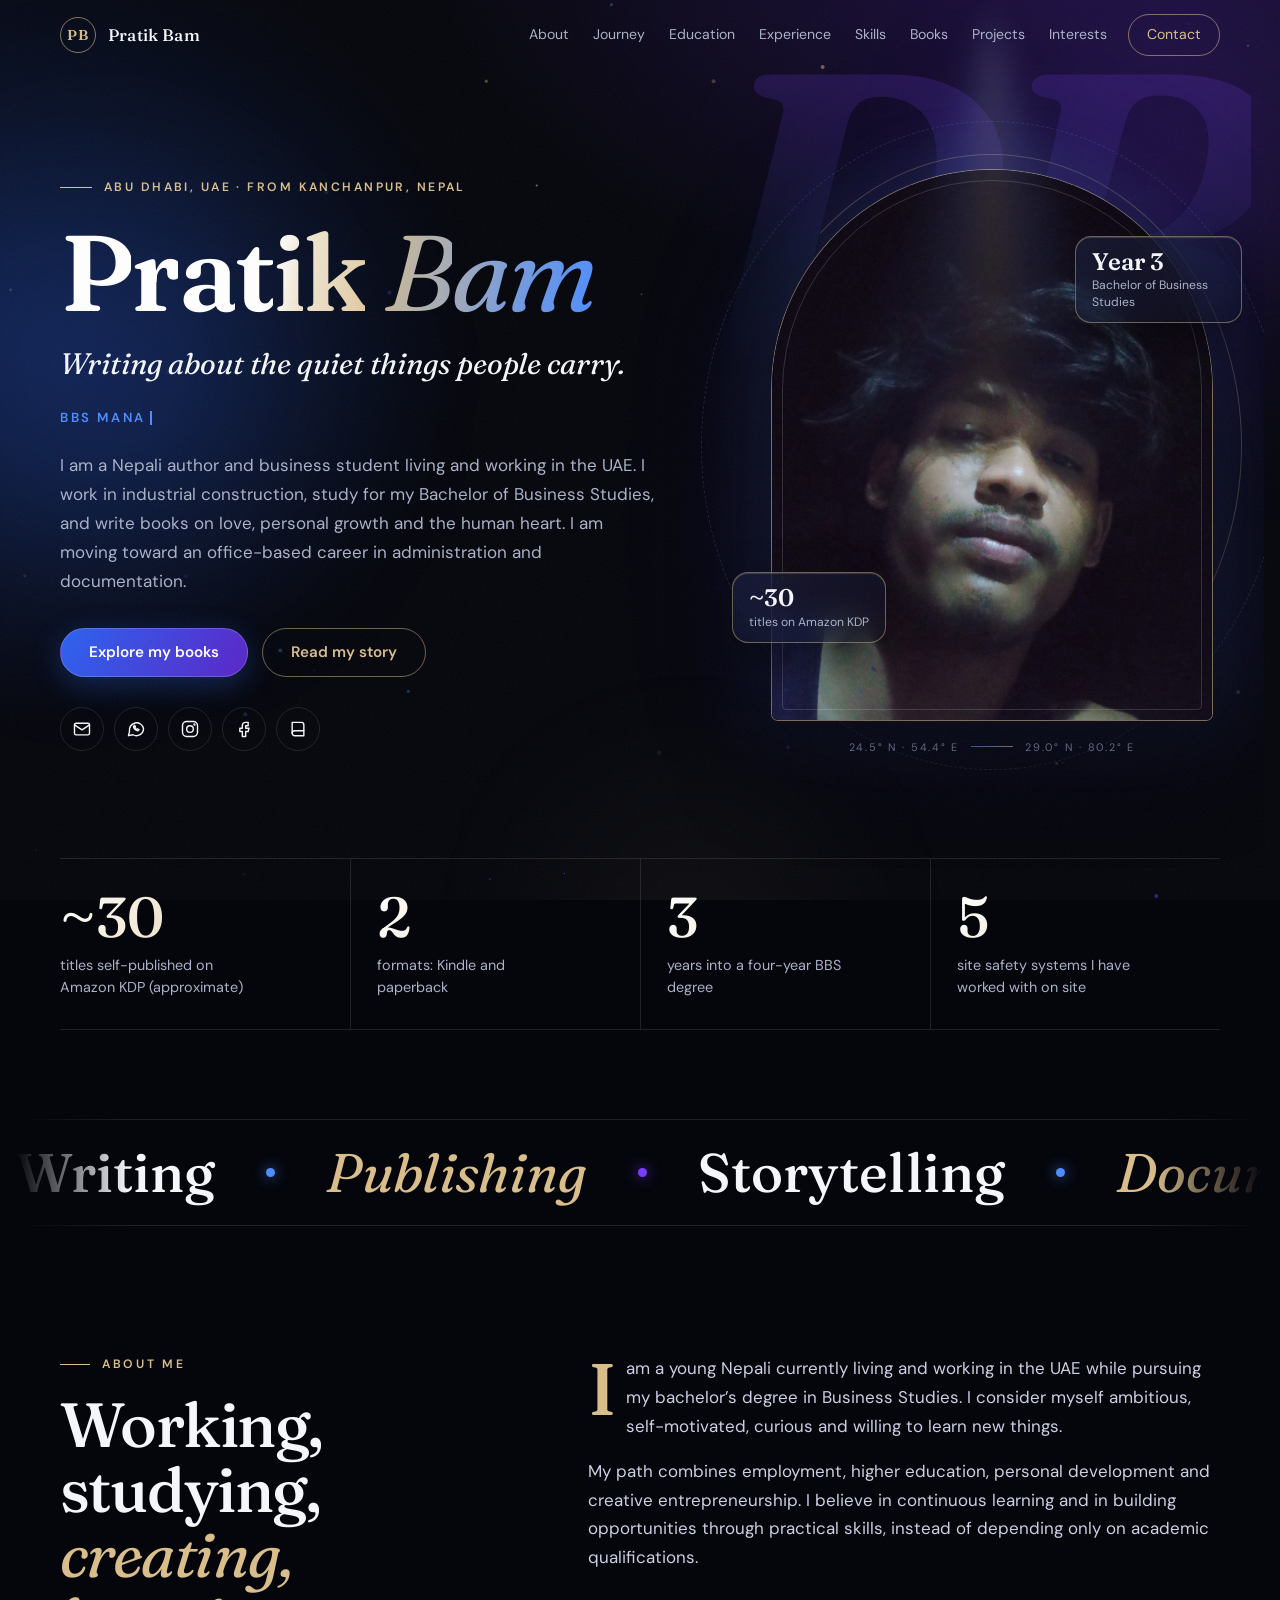
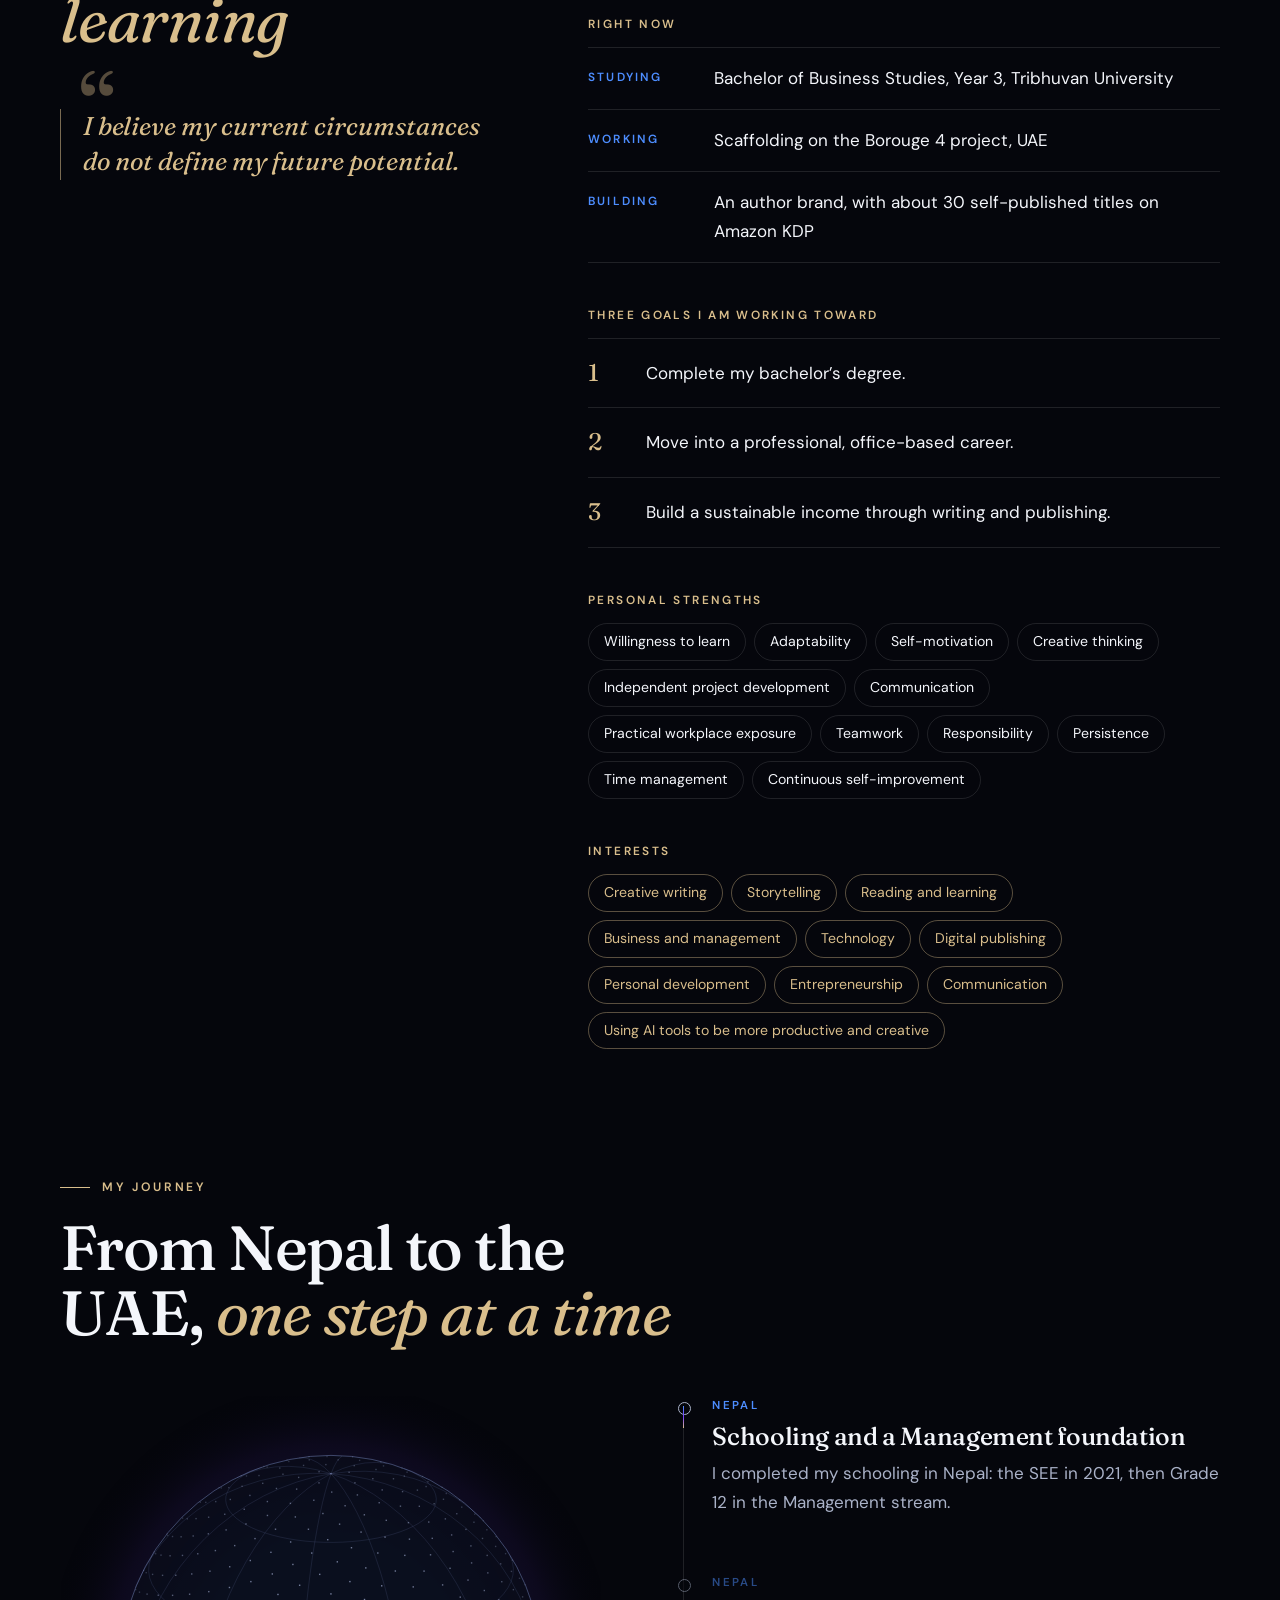
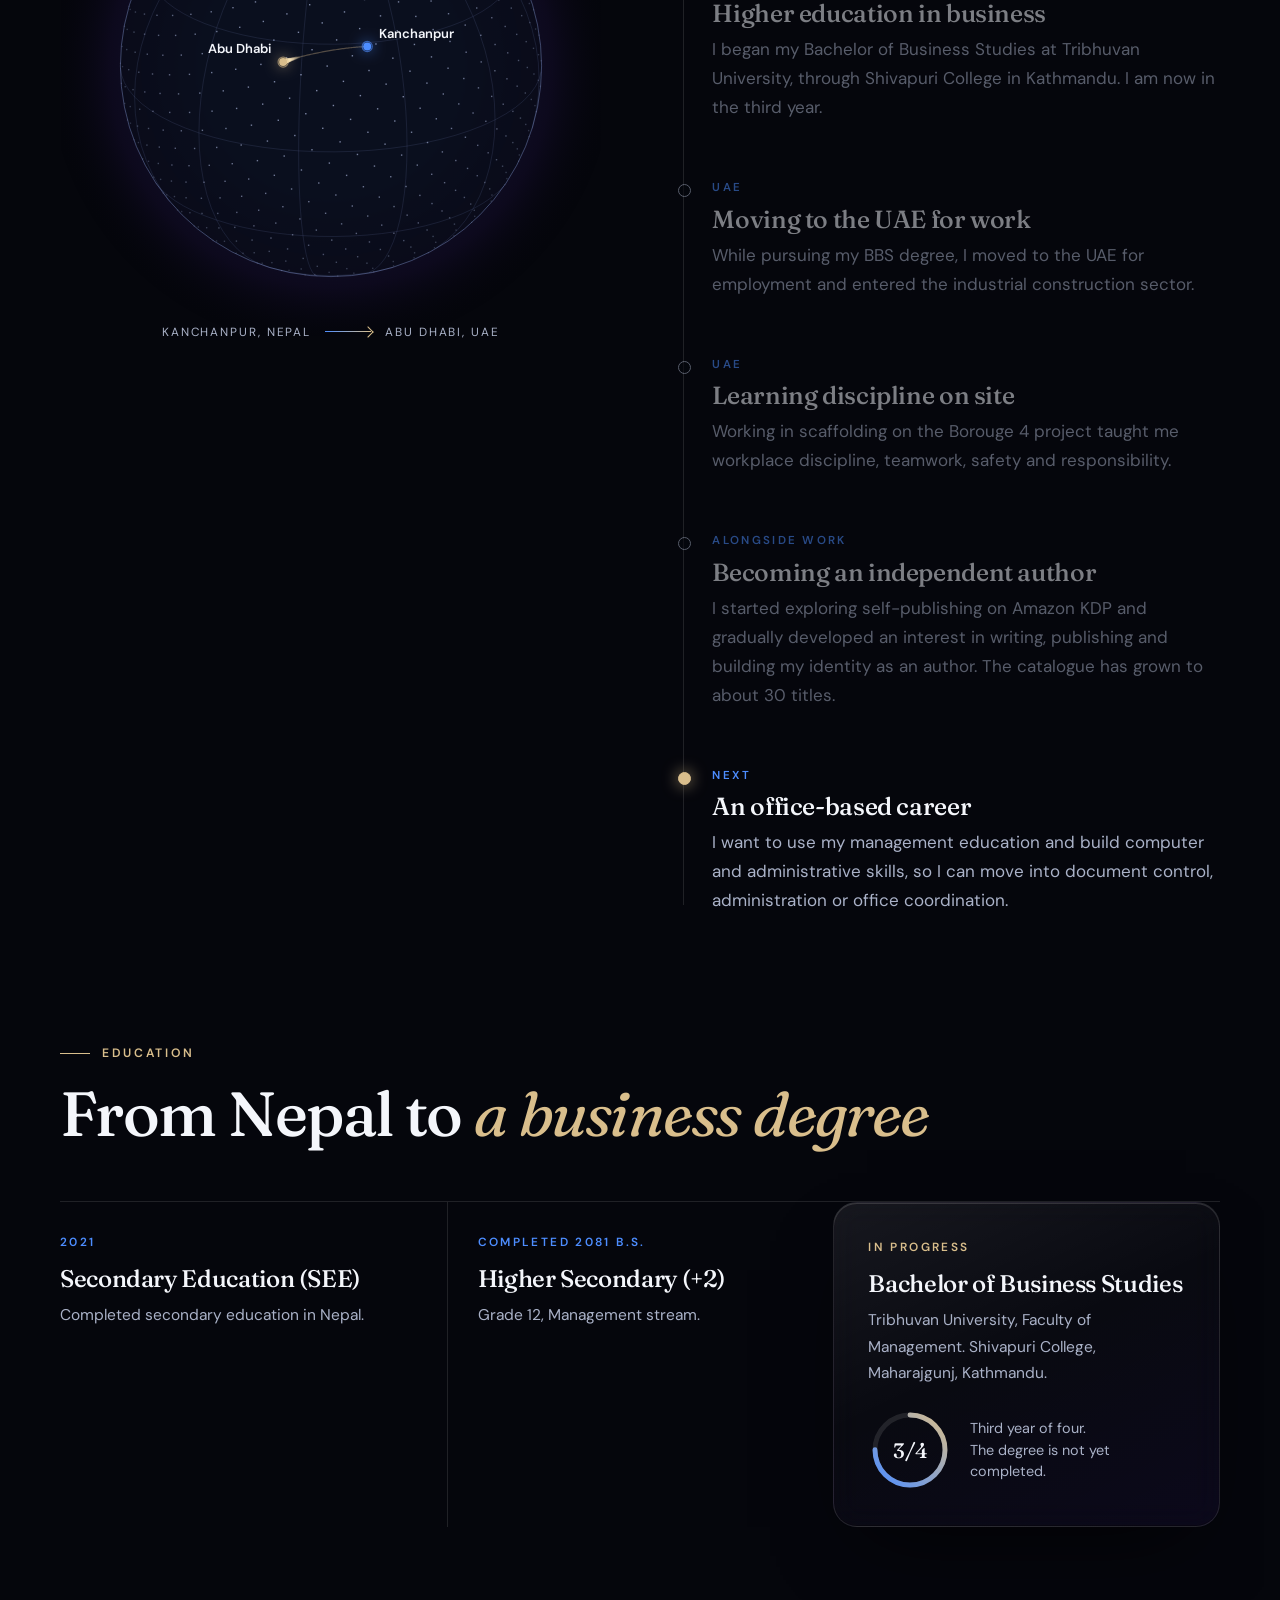
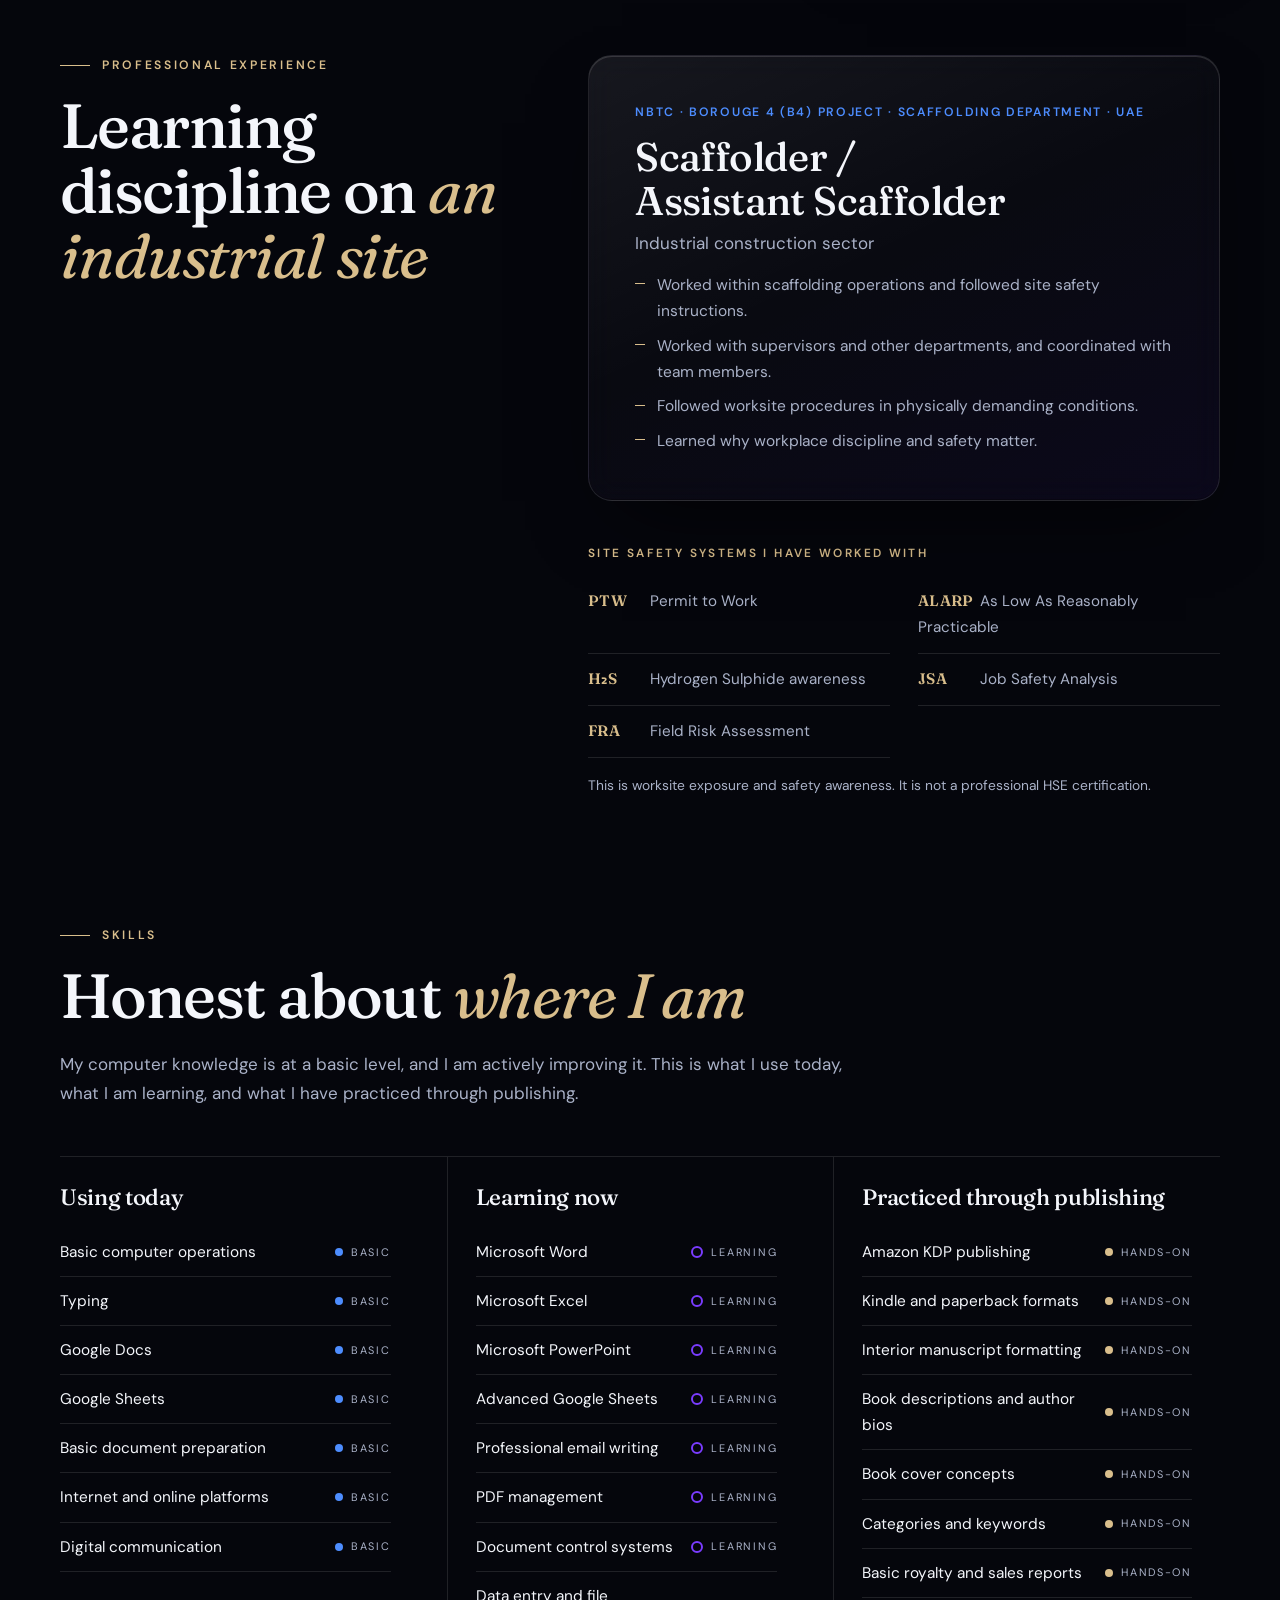
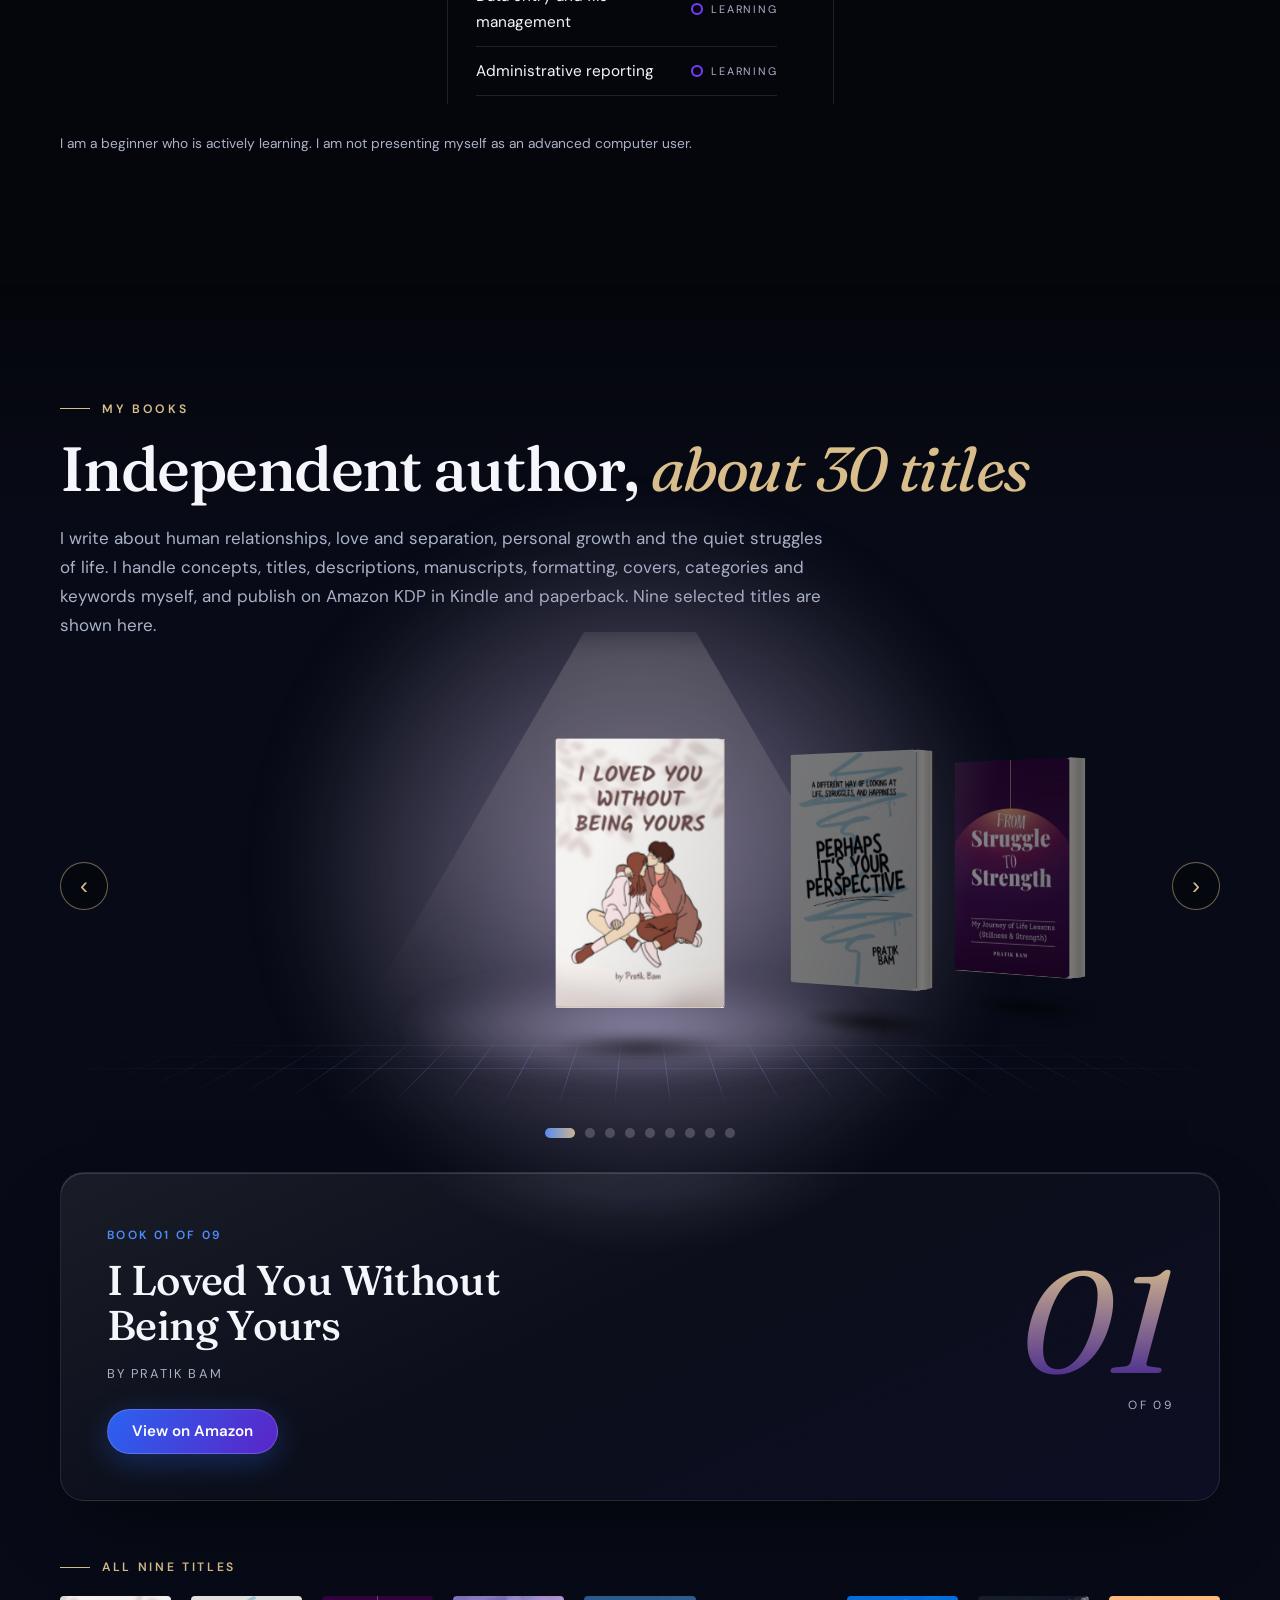
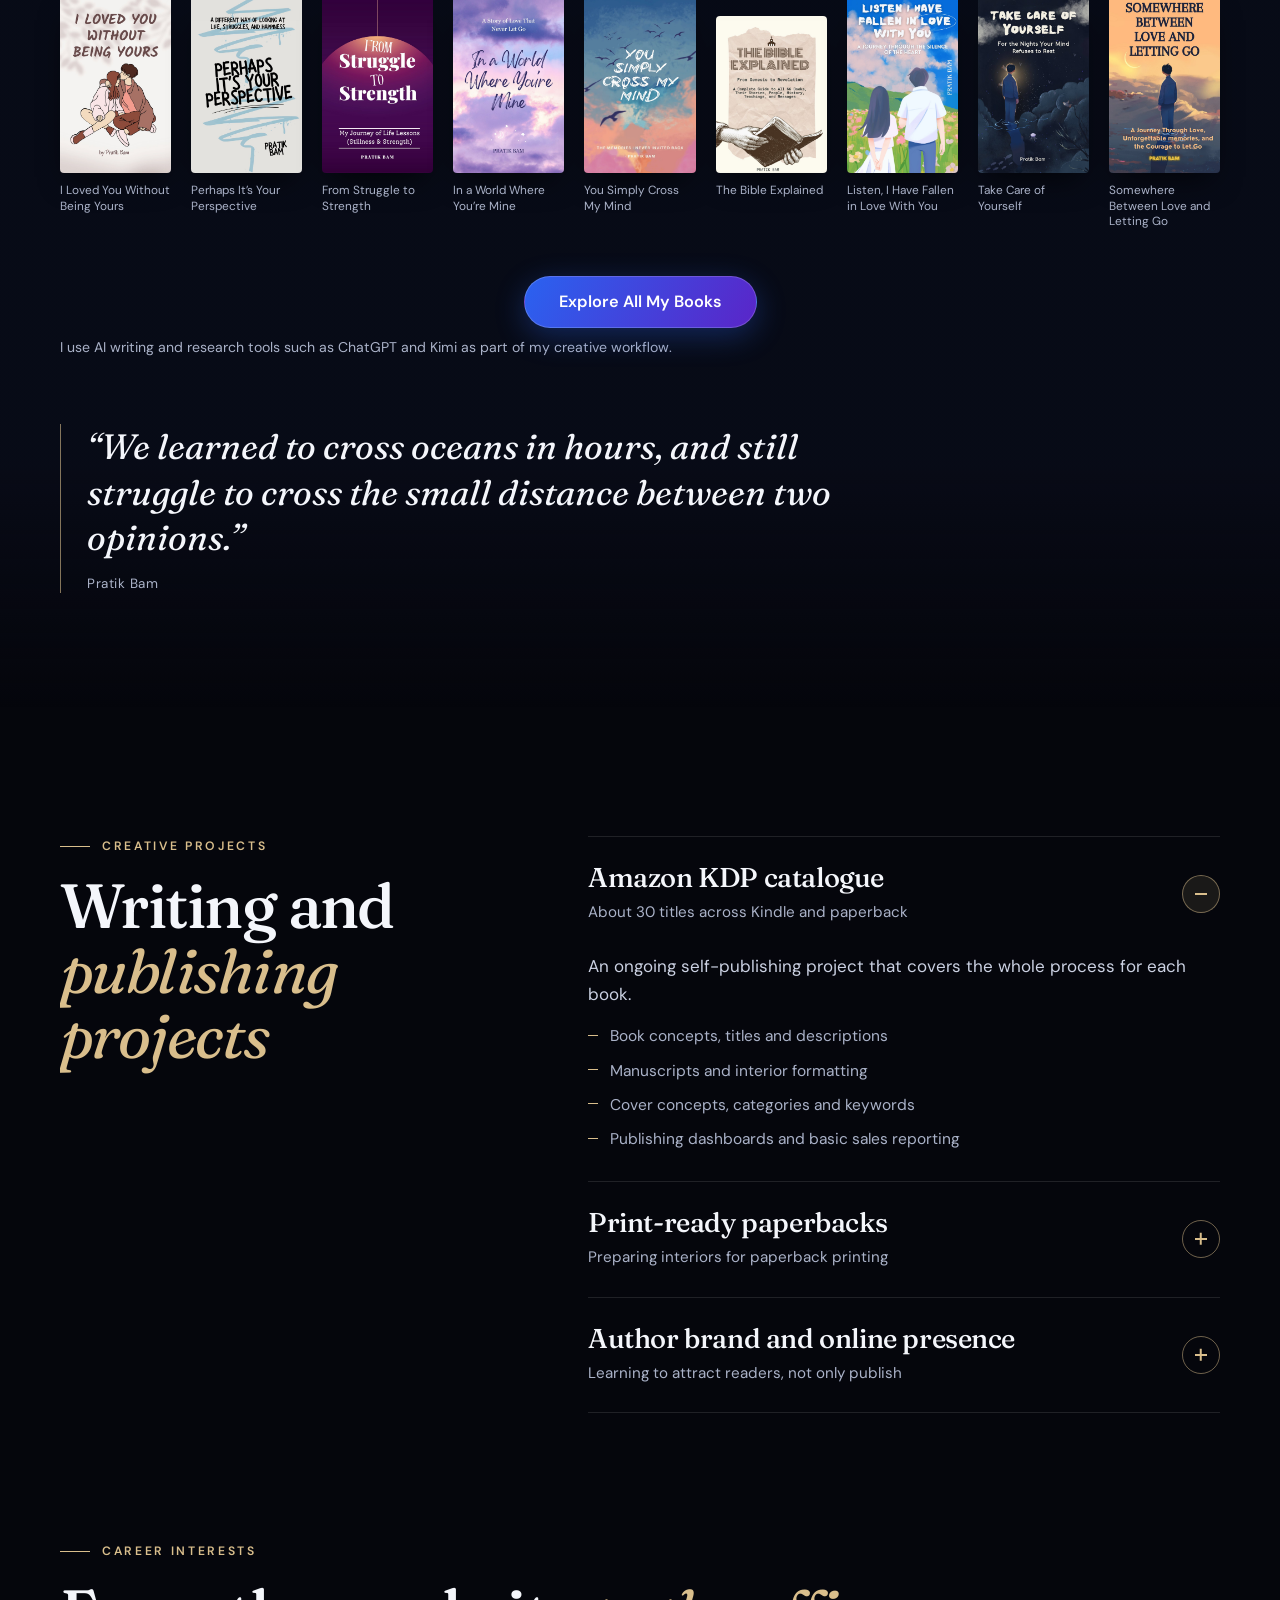
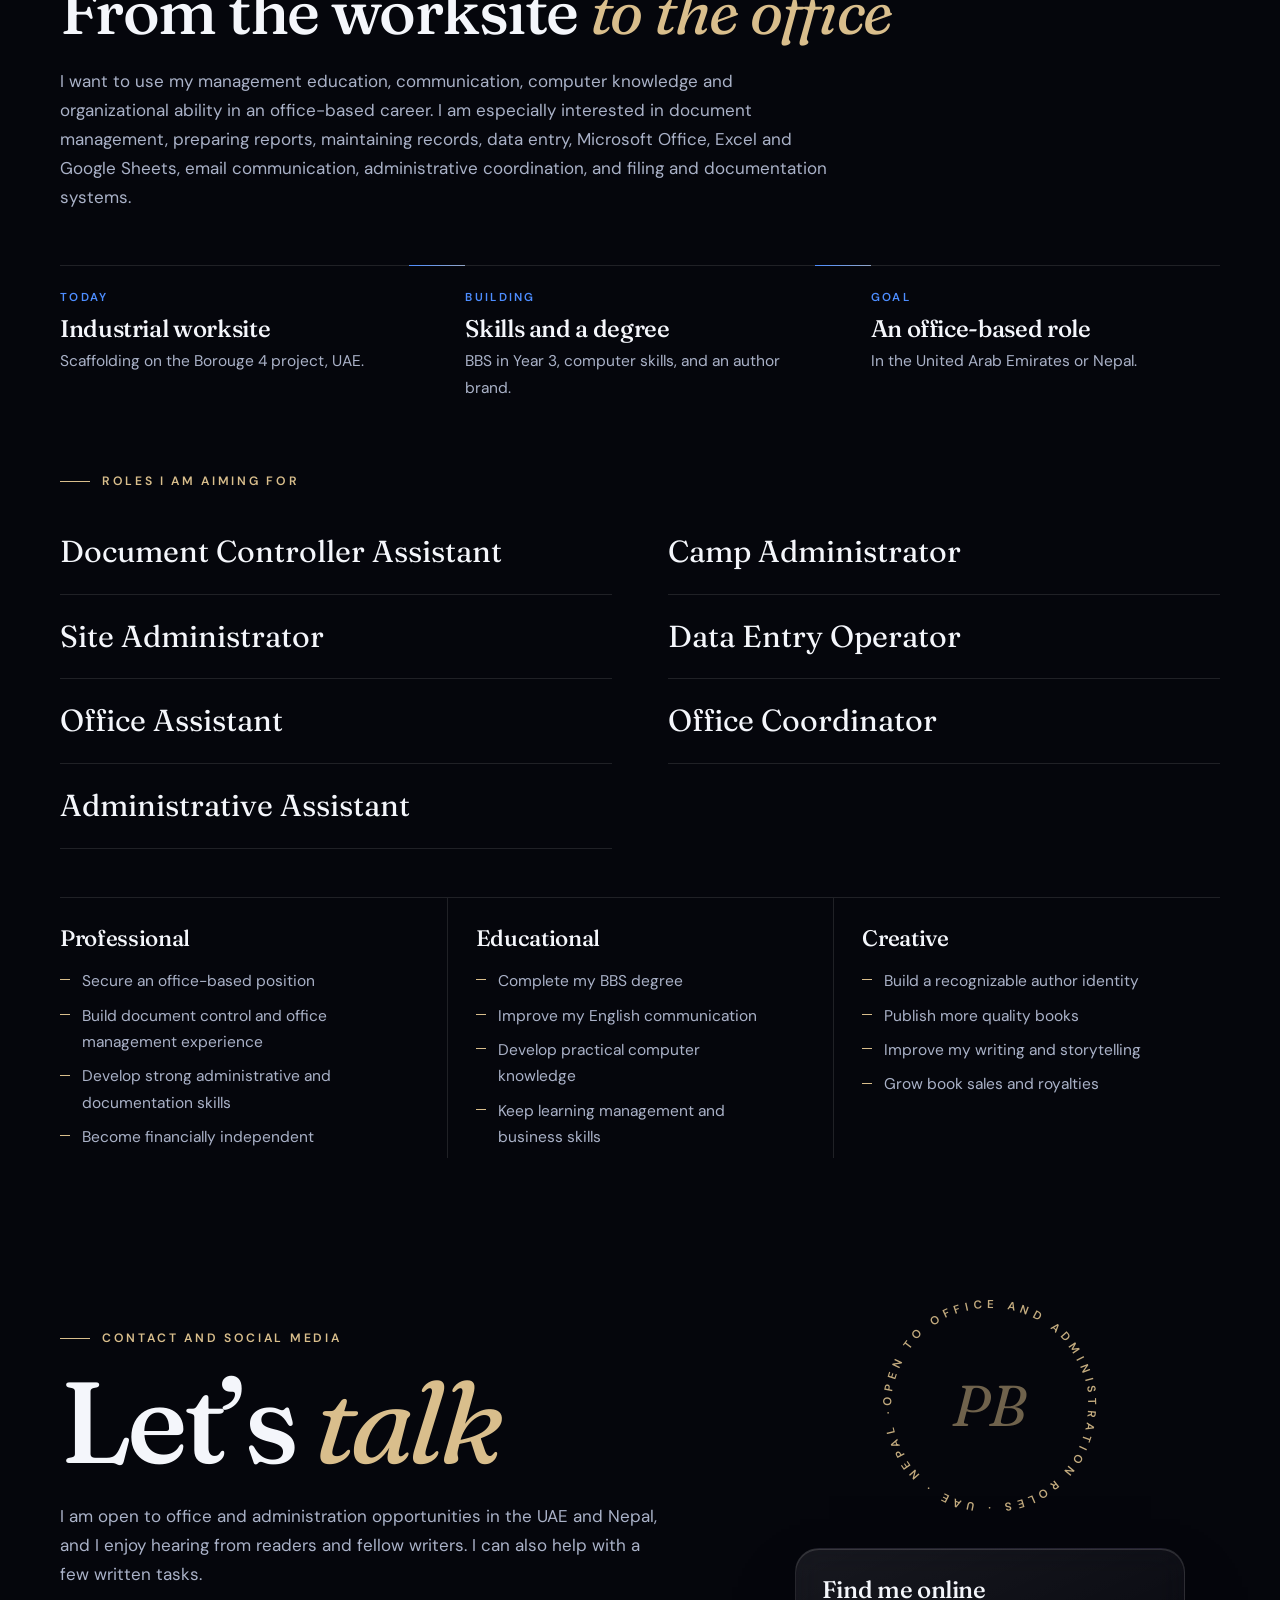
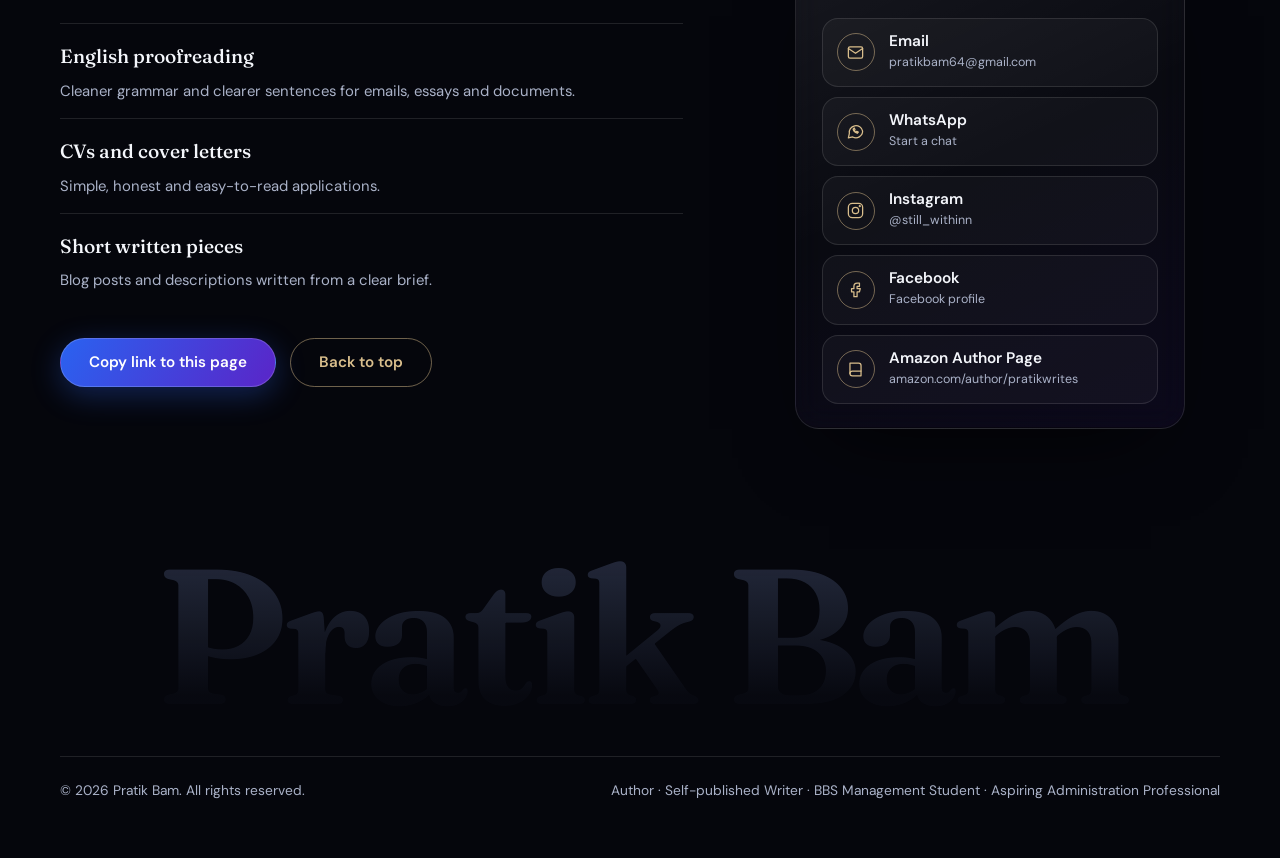
==== index.html @ 1ec17b13 "Add portfolio website Add the complete static portfolio site at the repository root: index.html, 404" ====
<!doctype html>
<html lang="en">
<head>
<meta charset="utf-8">
<meta name="viewport" content="width=device-width, initial-scale=1, viewport-fit=cover">
<title>Pratik Bam | Author, Creative Writer and Management Student</title>
<meta name="description" content="Pratik Bam is a Nepali author, creative writer and management student working in the UAE. Independent author of about 30 self-published books on Amazon KDP, and an aspiring document controller and office administrator.">
<meta name="author" content="Pratik Bam">
<meta name="theme-color" content="#05060C">
<meta name="color-scheme" content="dark">
<link rel="canonical" href="https://YOUR-SITE-URL/">
<link rel="icon" href="images/favicon.svg" type="image/svg+xml">
<link rel="apple-touch-icon" href="images/apple-touch-icon.png">

<!-- Social sharing (Facebook, WhatsApp, LinkedIn) -->
<meta property="og:type" content="website">
<meta property="og:site_name" content="Pratik Bam">
<meta property="og:title" content="Pratik Bam | Author, Creative Writer and Management Student">
<meta property="og:description" content="Working, studying, creating and learning. Independent author with about 30 self-published books on Amazon KDP.">
<meta property="og:url" content="https://YOUR-SITE-URL/">
<meta property="og:image" content="https://YOUR-SITE-URL/images/og-image.jpg">
<meta property="og:image:width" content="1200">
<meta property="og:image:height" content="630">
<meta property="og:image:alt" content="Pratik Bam, Author, Self-published Writer, BBS Management Student, Aspiring Administration Professional">
<meta property="og:locale" content="en_US">
<meta name="twitter:card" content="summary_large_image">
<meta name="twitter:title" content="Pratik Bam | Author, Creative Writer and Management Student">
<meta name="twitter:description" content="Working, studying, creating and learning. Independent author with about 30 self-published books on Amazon KDP.">
<meta name="twitter:image" content="https://YOUR-SITE-URL/images/og-image.jpg">
<meta name="twitter:image:alt" content="Pratik Bam, Author, Self-published Writer, BBS Management Student, Aspiring Administration Professional">

<!-- Structured data for search engines. Add your social profile links to "sameAs" once you have them. -->
<script type="application/ld+json">
{
  "@context": "https://schema.org",
  "@type": "Person",
  "name": "Pratik Bam",
  "alternateName": "Pratik Bahadur Bam",
  "url": "https://YOUR-SITE-URL/",
  "image": "https://YOUR-SITE-URL/images/og-image.jpg",
  "jobTitle": "Independent Author and Management Student",
  "description": "Nepali author and management student working in the UAE, with about 30 self-published books on Amazon KDP.",
  "nationality": "Nepali",
  "homeLocation": { "@type": "Place", "name": "Kanchanpur, Nepal" },
  "workLocation": { "@type": "Place", "name": "United Arab Emirates" },
  "alumniOf": { "@type": "CollegeOrUniversity", "name": "Tribhuvan University" },
  "knowsAbout": ["Writing", "Self-publishing", "Business management", "Administration", "Documentation"],
  "sameAs": ["https://www.instagram.com/still_withinn","https://www.facebook.com/pra.tik.609781","https://www.amazon.com/author/pratikwrites"]
}
</script>

<link rel="preload" href="fonts/fraunces-latin-wght-normal.woff2" as="font" type="font/woff2" crossorigin>
<link rel="preload" href="fonts/dm-sans-latin-wght-normal.woff2" as="font" type="font/woff2" crossorigin>
<link rel="stylesheet" href="css/style.css">
<script>
/* Turns on the scroll animations only when the visitor allows motion. Runs before first paint. */
var RM = window.matchMedia && window.matchMedia('(prefers-reduced-motion: reduce)').matches;
if(!RM) document.documentElement.classList.add('anim');
/* Safety net: never leave the intro screen up if something fails. */
setTimeout(function(){document.documentElement.classList.add('go');var i=document.getElementById('intro');if(i)i.style.display='none'},6000);
</script>
</head>
<body>
<a class="skip" href="#main">Skip to content</a>

<div id="intro" aria-hidden="true">
  <div class="p p1"></div><div class="p p2"></div>
  <div class="core"><div class="mono">PB</div><div class="pct"><span id="pct">0</span>%</div><div class="ln"><i id="introBar"></i></div></div>
</div>

<div class="bg" aria-hidden="true"><div class="blob b1"></div><div class="blob b2"></div><div class="blob b3"></div></div>
<canvas id="fx" aria-hidden="true"></canvas>
<div class="grain" aria-hidden="true"></div>
<div id="glow" aria-hidden="true"></div>
<div id="bar" aria-hidden="true"></div>

<header id="hdr">
  <div class="hbar">
    <a class="logo" href="#home" aria-label="Pratik Bam, back to top"><span class="lm">PB</span><span class="ln2">Pratik Bam</span></a>
    <button id="menuBtn" type="button" aria-expanded="false" aria-controls="nav">Menu</button>
    <nav id="nav" aria-label="Primary">
      <a href="#about">About</a><a href="#journey">Journey</a><a href="#education">Education</a><a href="#experience">Experience</a><a href="#skills">Skills</a><a href="#books">Books</a><a href="#projects">Projects</a><a href="#interests">Interests</a><a href="#contact" class="navcta">Contact</a>
    </nav>
  </div>
</header>

<main id="main">

<!-- ============ HOME ============ -->
<section class="hero" id="home">
  <div class="hghost" aria-hidden="true">PB</div>
  <div class="wrap hero-grid">
    <div class="hero-copy">
      <p class="loc">Abu Dhabi, UAE &middot; From Kanchanpur, Nepal</p>
      <h1 class="name" id="name" aria-label="Pratik Bam">Pratik Bam</h1>
      <p class="tagline">Writing about the quiet things people carry.</p>
      <p class="type" aria-hidden="true"><span id="typed">Management Student</span><span class="caret"></span></p>
      <p class="sr">BBS Management Student. Author. Self-published Writer. Aspiring professional in administration and document management.</p>
      <p class="intro">I am a Nepali author and business student living and working in the UAE. I work in industrial construction, study for my Bachelor of Business Studies, and write books on love, personal growth and the human heart. I am moving toward an office-based career in administration and documentation.</p>
      <div class="cta">
        <a class="btn mag" href="#books">Explore my books</a>
        <a class="btn ghost mag" href="#journey">Read my story</a>
      </div>
      <ul class="social" id="heroSocial" aria-label="Social links" hidden></ul>
    </div>

    <div class="pf" id="pf">
      <div class="beam" aria-hidden="true"></div>
      <div class="orbit o1" aria-hidden="true"></div><div class="orbit o2" aria-hidden="true"></div>
      <figure class="frame" id="frame">
        <div class="ph" id="ph" aria-hidden="true"><span class="pm">PB</span></div>
      </figure>
      <div class="tag t1"><b>~30</b><span>titles on Amazon KDP</span></div>
      <div class="tag t2"><b>Year 3</b><span>Bachelor of Business Studies</span></div>
      <p class="pcoord" aria-hidden="true"><span>24.5&deg; N &middot; 54.4&deg; E</span><i></i><span>29.0&deg; N &middot; 80.2&deg; E</span></p>
    </div>
  </div>
</section>

<div class="facts">
  <div class="wrap">
    <dl class="fgrid" data-stagger>
      <div><dt><span class="count" data-to="30" data-prefix="~">~30</span></dt><dd>titles self-published on Amazon KDP (approximate)</dd></div>
      <div><dt><span class="count" data-to="2">2</span></dt><dd>formats: Kindle and paperback</dd></div>
      <div><dt><span class="count" data-to="3">3</span></dt><dd>years into a four-year BBS degree</dd></div>
      <div><dt><span class="count" data-to="5">5</span></dt><dd>site safety systems I have worked with on site</dd></div>
    </dl>
  </div>
</div>

<div class="mq" aria-hidden="true">
  <div class="mqt">
    <span>Writing</span><span class="g">Publishing</span><span>Storytelling</span><span class="g">Documentation</span><span>Administration</span><span class="g">Business Studies</span><span>Technology</span><span class="g">Reflection</span>
    <span>Writing</span><span class="g">Publishing</span><span>Storytelling</span><span class="g">Documentation</span><span>Administration</span><span class="g">Business Studies</span><span>Technology</span><span class="g">Reflection</span>
  </div>
</div>

<!-- ============ ABOUT ============ -->
<section id="about">
  <div class="wrap split">
    <div class="side">
      <p class="label rv">About me</p>
      <h2 class="title">Working, studying, <em>creating, learning</em></h2>
      <blockquote class="pullq rv">I believe my current circumstances do not define my future potential.</blockquote>
    </div>
    <div class="main-col">
      <div class="prose rv">
        <p>I am a young Nepali currently living and working in the UAE while pursuing my bachelor&rsquo;s degree in Business Studies. I consider myself ambitious, self-motivated, curious and willing to learn new things.</p>
        <p>My path combines employment, higher education, personal development and creative entrepreneurship. I believe in continuous learning and in building opportunities through practical skills, instead of depending only on academic qualifications.</p>
      </div>

      <h3 class="mini rv">Right now</h3>
      <ul class="now rows" data-stagger>
        <li><b>Studying</b><span>Bachelor of Business Studies, Year 3, Tribhuvan University</span></li>
        <li><b>Working</b><span>Scaffolding on the Borouge 4 project, UAE</span></li>
        <li><b>Building</b><span>An author brand, with about 30 self-published titles on Amazon KDP</span></li>
      </ul>

      <h3 class="mini rv">Three goals I am working toward</h3>
      <ol class="goals3 rows" data-stagger>
        <li><em>1</em><span>Complete my bachelor&rsquo;s degree.</span></li>
        <li><em>2</em><span>Move into a professional, office-based career.</span></li>
        <li><em>3</em><span>Build a sustainable income through writing and publishing.</span></li>
      </ol>

      <h3 class="mini rv">Personal strengths</h3>
      <div class="chips rv">
        <span class="chip">Willingness to learn</span><span class="chip">Adaptability</span><span class="chip">Self-motivation</span><span class="chip">Creative thinking</span>
        <span class="chip">Independent project development</span><span class="chip">Communication</span><span class="chip">Practical workplace exposure</span><span class="chip">Teamwork</span>
        <span class="chip">Responsibility</span><span class="chip">Persistence</span><span class="chip">Time management</span><span class="chip">Continuous self-improvement</span>
      </div>

      <h3 class="mini rv">Interests</h3>
      <div class="chips rv">
        <span class="chip gold">Creative writing</span><span class="chip gold">Storytelling</span><span class="chip gold">Reading and learning</span><span class="chip gold">Business and management</span>
        <span class="chip gold">Technology</span><span class="chip gold">Digital publishing</span><span class="chip gold">Personal development</span><span class="chip gold">Entrepreneurship</span>
        <span class="chip gold">Communication</span><span class="chip gold">Using AI tools to be more productive and creative</span>
      </div>
    </div>
  </div>
</section>

<!-- ============ JOURNEY ============ -->
<section id="journey">
  <div class="wrap">
    <p class="label rv">My journey</p>
    <h2 class="title">From Nepal to the UAE, <em>one step at a time</em></h2>
    <div class="jgrid">
      <div class="gside">
        <div class="gbox">
          <canvas id="globe" role="img" aria-label="A rotating globe with an arc from Kanchanpur in Nepal to Abu Dhabi in the UAE"></canvas>
          <p class="gcap"><span>Kanchanpur, Nepal</span><i aria-hidden="true"></i><span>Abu Dhabi, UAE</span></p>
        </div>
      </div>
      <ol class="steps" id="steps">
        <li class="step" data-focus="nepal"><span class="sk">Nepal</span><h3>Schooling and a Management foundation</h3><p>I completed my schooling in Nepal: the SEE in 2021, then Grade 12 in the Management stream.</p></li>
        <li class="step" data-focus="nepal"><span class="sk">Nepal</span><h3>Higher education in business</h3><p>I began my Bachelor of Business Studies at Tribhuvan University, through Shivapuri College in Kathmandu. I am now in the third year.</p></li>
        <li class="step" data-focus="uae"><span class="sk">UAE</span><h3>Moving to the UAE for work</h3><p>While pursuing my BBS degree, I moved to the UAE for employment and entered the industrial construction sector.</p></li>
        <li class="step" data-focus="uae"><span class="sk">UAE</span><h3>Learning discipline on site</h3><p>Working in scaffolding on the Borouge 4 project taught me workplace discipline, teamwork, safety and responsibility.</p></li>
        <li class="step" data-focus="both"><span class="sk">Alongside work</span><h3>Becoming an independent author</h3><p>I started exploring self-publishing on Amazon KDP and gradually developed an interest in writing, publishing and building my identity as an author. The catalogue has grown to about 30 titles.</p></li>
        <li class="step" data-focus="both"><span class="sk">Next</span><h3>An office-based career</h3><p>I want to use my management education and build computer and administrative skills, so I can move into document control, administration or office coordination.</p></li>
      </ol>
    </div>
  </div>
</section>

<!-- ============ EDUCATION ============ -->
<section id="education">
  <div class="wrap">
    <p class="label rv">Education</p>
    <h2 class="title">From Nepal to <em>a business degree</em></h2>
    <div class="edu" data-stagger>
      <article class="ed">
        <span class="yr">2021</span>
        <h3>Secondary Education (SEE)</h3>
        <p>Completed secondary education in Nepal.</p>
      </article>
      <article class="ed">
        <span class="yr">Completed 2081 B.S.</span>
        <h3>Higher Secondary (+2)</h3>
        <p>Grade 12, Management stream.</p>
      </article>
      <article class="ed now-ed glass2 lit">
        <span class="yr">In progress</span>
        <h3>Bachelor of Business Studies</h3>
        <p>Tribhuvan University, Faculty of Management. Shivapuri College, Maharajgunj, Kathmandu.</p>
        <div class="ringbox">
          <svg class="ring" viewBox="0 0 120 120" role="img" aria-label="Third year of a four-year degree">
            <defs><linearGradient id="rg" x1="0" y1="0" x2="1" y2="1"><stop offset="0" stop-color="#4D8DFF"/><stop offset="1" stop-color="#D9BE8C"/></linearGradient></defs>
            <circle class="tr" cx="60" cy="60" r="50"/><circle class="fg" cx="60" cy="60" r="50"/><text x="60" y="60">3/4</text>
          </svg>
          <span>Third year of four.<br>The degree is not yet completed.</span>
        </div>
      </article>
    </div>
  </div>
</section>

<!-- ============ EXPERIENCE ============ -->
<section id="experience">
  <div class="wrap split">
    <div class="side">
      <p class="label rv">Professional experience</p>
      <h2 class="title">Learning discipline on <em>an industrial site</em></h2>
    </div>
    <div class="main-col">
      <article class="role glass2 lit rv">
        <p class="rmeta">NBTC &middot; Borouge 4 (B4) project &middot; Scaffolding Department &middot; UAE</p>
        <h3>Scaffolder / Assistant Scaffolder</h3>
        <p class="rsub">Industrial construction sector</p>
        <ul class="bul">
          <li>Worked within scaffolding operations and followed site safety instructions.</li>
          <li>Worked with supervisors and other departments, and coordinated with team members.</li>
          <li>Followed worksite procedures in physically demanding conditions.</li>
          <li>Learned why workplace discipline and safety matter.</li>
        </ul>
      </article>
      <div class="safety rv">
        <h3 class="mini">Site safety systems I have worked with</h3>
        <ul class="sflist">
          <li><b>PTW</b> Permit to Work</li>
          <li><b>ALARP</b> As Low As Reasonably Practicable</li>
          <li><b>H&#8322;S</b> Hydrogen Sulphide awareness</li>
          <li><b>JSA</b> Job Safety Analysis</li>
          <li><b>FRA</b> Field Risk Assessment</li>
        </ul>
        <p class="fine">This is worksite exposure and safety awareness. It is not a professional HSE certification.</p>
      </div>
    </div>
  </div>
</section>

<!-- ============ SKILLS ============ -->
<section id="skills">
  <div class="wrap">
    <p class="label rv">Skills</p>
    <h2 class="title">Honest about <em>where I am</em></h2>
    <p class="lead rv">My computer knowledge is at a basic level, and I am actively improving it. This is what I use today, what I am learning, and what I have practiced through publishing.</p>
    <div class="cols3" data-stagger>
      <div class="scol">
        <h3>Using today</h3>
        <ul class="skill">
          <li>Basic computer operations<em>Basic</em></li><li>Typing<em>Basic</em></li><li>Google Docs<em>Basic</em></li><li>Google Sheets<em>Basic</em></li>
          <li>Basic document preparation<em>Basic</em></li><li>Internet and online platforms<em>Basic</em></li><li>Digital communication<em>Basic</em></li>
        </ul>
      </div>
      <div class="scol">
        <h3>Learning now</h3>
        <ul class="skill learn">
          <li>Microsoft Word<em>Learning</em></li><li>Microsoft Excel<em>Learning</em></li><li>Microsoft PowerPoint<em>Learning</em></li><li>Advanced Google Sheets<em>Learning</em></li>
          <li>Professional email writing<em>Learning</em></li><li>PDF management<em>Learning</em></li><li>Document control systems<em>Learning</em></li><li>Data entry and file management<em>Learning</em></li><li>Administrative reporting<em>Learning</em></li>
        </ul>
      </div>
      <div class="scol">
        <h3>Practiced through publishing</h3>
        <ul class="skill pub">
          <li>Amazon KDP publishing<em>Hands-on</em></li><li>Kindle and paperback formats<em>Hands-on</em></li><li>Interior manuscript formatting<em>Hands-on</em></li><li>Book descriptions and author bios<em>Hands-on</em></li>
          <li>Book cover concepts<em>Hands-on</em></li><li>Categories and keywords<em>Hands-on</em></li><li>Basic royalty and sales reports<em>Hands-on</em></li>
        </ul>
      </div>
    </div>
    <p class="fine rv" style="margin-top:28px">I am a beginner who is actively learning. I am not presenting myself as an advanced computer user.</p>
  </div>
</section>

<!-- ============ BOOKS ============ -->
<section id="books" class="band">
  <div class="wrap">
    <p class="label rv">My books</p>
    <h2 class="title">Independent author, <em>about 30 titles</em></h2>
    <p class="lead rv">I write about human relationships, love and separation, personal growth and the quiet struggles of life. I handle concepts, titles, descriptions, manuscripts, formatting, covers, categories and keywords myself, and publish on Amazon KDP in Kindle and paperback. Nine selected titles are shown here.</p>

    <div class="flow rv" id="flow" role="region" aria-roledescription="carousel" aria-label="Selected books by Pratik Bam" tabindex="0">
      <div class="spot" aria-hidden="true"></div><div class="gridfloor" aria-hidden="true"></div>
      <div class="fstage" id="fstage"></div>
      <button type="button" class="fl prev" id="fprev" aria-label="Previous book">&#8249;</button>
      <button type="button" class="fl next" id="fnext" aria-label="Next book">&#8250;</button>
    </div>
    <div class="fdots" id="fdots" role="group" aria-label="Choose a book"></div>

    <div class="fdetail glass2 lit" id="fdetail" aria-live="polite"></div>
    <p class="fnote" id="fnote"></p>
    <p class="label bk-l rv">All nine titles</p>
    <div class="bks" id="bks"></div>
    <p class="authorcta rv"><a class="btn mag" id="authorBtn" href="#books" hidden target="_blank" rel="noopener noreferrer">Explore All My Books<span class="sr"> (opens Amazon in a new tab)</span></a></p>
    <p class="ai rv">I use AI writing and research tools such as ChatGPT and Kimi as part of my creative workflow.</p>

    <blockquote class="quote rv">&ldquo;We learned to cross oceans in hours, and still struggle to cross the small distance between two opinions.&rdquo;<cite>Pratik Bam</cite></blockquote>
  </div>
</section>

<!-- ============ PROJECTS ============ -->
<section id="projects">
  <div class="wrap split">
    <div class="side">
      <p class="label rv">Creative projects</p>
      <h2 class="title">Writing and <em>publishing projects</em></h2>
    </div>
    <div class="main-col">
      <div class="proj" id="proj" data-stagger>
        <div class="pj">
          <button type="button" aria-expanded="true" aria-controls="p1"><span><h3>Amazon KDP catalogue</h3><span class="one">About 30 titles across Kindle and paperback</span></span><span class="plus" aria-hidden="true"></span></button>
          <div class="more" id="p1"><div><div class="in">An ongoing self-publishing project that covers the whole process for each book.
            <ul class="bul"><li>Book concepts, titles and descriptions</li><li>Manuscripts and interior formatting</li><li>Cover concepts, categories and keywords</li><li>Publishing dashboards and basic sales reporting</li></ul></div></div></div>
        </div>
        <div class="pj">
          <button type="button" aria-expanded="false" aria-controls="p2"><span><h3>Print-ready paperbacks</h3><span class="one">Preparing interiors for paperback printing</span></span><span class="plus" aria-hidden="true"></span></button>
          <div class="more" id="p2"><div><div class="in">Turning finished manuscripts into paperback editions, including 6&times;9 inch interiors with contents pages, chapter structure and front and back matter.
            <ul class="bul"><li>Reflective books on kindness, perspective and inner peace</li><li>Books on love, loss and letting go</li><li>Plain-language history and belief guides</li></ul></div></div></div>
        </div>
        <div class="pj">
          <button type="button" aria-expanded="false" aria-controls="p3"><span><h3>Author brand and online presence</h3><span class="one">Learning to attract readers, not only publish</span></span><span class="plus" aria-hidden="true"></span></button>
          <div class="more" id="p3"><div><div class="in">I want to move beyond publishing books and learn how to build an author brand, reach readers and market my work. This portfolio is one step in that work.
            <ul class="bul"><li>Building a professional online presence</li><li>Learning book promotion and marketing</li><li>Improving my writing and storytelling with every book</li></ul></div></div></div>
        </div>
      </div>
    </div>
  </div>
</section>

<!-- ============ CAREER INTERESTS ============ -->
<section id="interests">
  <div class="wrap">
    <p class="label rv">Career interests</p>
    <h2 class="title">From the worksite <em>to the office</em></h2>
    <p class="lead rv">I want to use my management education, communication, computer knowledge and organizational ability in an office-based career. I am especially interested in document management, preparing reports, maintaining records, data entry, Microsoft Office, Excel and Google Sheets, email communication, administrative coordination, and filing and documentation systems.</p>

    <ol class="route" data-stagger>
      <li><small>Today</small><h3>Industrial worksite</h3><p>Scaffolding on the Borouge 4 project, UAE.</p></li>
      <li><small>Building</small><h3>Skills and a degree</h3><p>BBS in Year 3, computer skills, and an author brand.</p></li>
      <li><small>Goal</small><h3>An office-based role</h3><p>In the United Arab Emirates or Nepal.</p></li>
    </ol>

    <div class="rolesbox">
      <p class="label rv">Roles I am aiming for</p>
      <ul class="roles" data-stagger>
        <li>Document Controller Assistant</li><li>Site Administrator</li><li>Office Assistant</li><li>Administrative Assistant</li><li>Camp Administrator</li><li>Data Entry Operator</li><li>Office Coordinator</li>
      </ul>
    </div>

    <div class="cols3 gcols" data-stagger>
      <div class="scol"><h3>Professional</h3><ul class="bul"><li>Secure an office-based position</li><li>Build document control and office management experience</li><li>Develop strong administrative and documentation skills</li><li>Become financially independent</li></ul></div>
      <div class="scol"><h3>Educational</h3><ul class="bul"><li>Complete my BBS degree</li><li>Improve my English communication</li><li>Develop practical computer knowledge</li><li>Keep learning management and business skills</li></ul></div>
      <div class="scol"><h3>Creative</h3><ul class="bul"><li>Build a recognizable author identity</li><li>Publish more quality books</li><li>Improve my writing and storytelling</li><li>Grow book sales and royalties</li></ul></div>
    </div>
  </div>
</section>

<!-- ============ CONTACT ============ -->
<section id="contact" class="contact">
  <div class="wrap">
    <div class="cgrid">
      <div class="cleft">
        <p class="label rv">Contact and social media</p>
        <h2 class="title">Let&rsquo;s <em>talk</em></h2>
        <p class="clead rv">I am open to office and administration opportunities in the UAE and Nepal, and I enjoy hearing from readers and fellow writers. I can also help with a few written tasks.</p>
        <ul class="help rv" aria-label="How I can help">
          <li><b>English proofreading</b><span>Cleaner grammar and clearer sentences for emails, essays and documents.</span></li>
          <li><b>CVs and cover letters</b><span>Simple, honest and easy-to-read applications.</span></li>
          <li><b>Short written pieces</b><span>Blog posts and descriptions written from a clear brief.</span></li>
        </ul>
        <div class="links rv" id="links">
          <button type="button" class="btn mag" id="copyLink">Copy link to this page</button>
          <a class="btn ghost mag" href="#home">Back to top</a>
        </div>
      </div>
      <div class="cright rv">
        <svg class="seal" viewBox="0 0 200 200" aria-hidden="true" focusable="false">
          <defs><path id="sealPath" d="M100,100 m-82,0 a82,82 0 1,1 164,0 a82,82 0 1,1 -164,0"/></defs>
          <text><textPath href="#sealPath" startOffset="0" textLength="512" lengthAdjust="spacing">OPEN TO OFFICE AND ADMINISTRATION ROLES &middot; UAE &middot; NEPAL &middot;</textPath></text>
        </svg>
        <span class="sealpb" aria-hidden="true">PB</span>
        <div class="ccard glass2 lit">
          <h3>Find me online</h3>
          <ul class="clinks" id="clinks" aria-label="Contact and social links"></ul>
          <noscript><p class="ns">Email: <a href="mailto:pratikbam64@gmail.com">pratikbam64@gmail.com</a> &middot; <a href="https://wa.me/971582930469">WhatsApp</a> &middot; <a href="https://www.amazon.com/author/pratikwrites">Amazon Author Page</a></p></noscript>
        </div>
      </div>
    </div>
  </div>
</section>

</main>

<footer>
  <div class="wrap">
    <div class="bigname" aria-hidden="true">Pratik Bam</div>
    <div class="foot">
      <span>&copy; <span id="yr">2026</span> Pratik Bam. All rights reserved.</span>
      <span>Author &middot; Self-published Writer &middot; BBS Management Student &middot; Aspiring Administration Professional</span>
    </div>
  </div>
</footer>

<script src="js/config.js"></script>
<script src="js/main.js"></script>
</body>
</html>
---- css/style.css ----
/* Self-hosted open-source fonts (SIL Open Font License). No external requests. */
@font-face{font-family:'Fraunces';font-style:normal;font-weight:100 900;font-display:swap;src:url('../fonts/fraunces-latin-wght-normal.woff2') format('woff2')}
@font-face{font-family:'Fraunces';font-style:italic;font-weight:100 900;font-display:swap;src:url('../fonts/fraunces-latin-wght-italic.woff2') format('woff2')}
@font-face{font-family:'DM Sans';font-style:normal;font-weight:100 1000;font-display:swap;src:url('../fonts/dm-sans-latin-wght-normal.woff2') format('woff2')}

/* Concept: an editorial night. A serif display voice, hairline rules instead of boxes,
   one portrait, one globe, one bookshelf. Light and motion stay in the background. */
:root{
  --bg:#05060C;             /* midnight black, leaning blue */
  --bg2:#090C19;
  --ink:#F4F6FB;            /* white typography */
  --muted:#AAB2C8;          /* body-secondary, 9:1 on --bg */
  --blue:#4D8DFF;           /* electric blue */
  --blue-d:#2A62F0;
  --purple:#7A3CFF;         /* deep purple */
  --purple-d:#5A25C8;
  --gold:#D9BE8C;           /* champagne gold */
  --line:rgba(255,255,255,.11);
  --panel:rgba(255,255,255,.035);
  --display:'Fraunces',Georgia,'Times New Roman',serif;
  --body:'DM Sans',system-ui,-apple-system,'Segoe UI',sans-serif;
  color-scheme:dark;
}
*{box-sizing:border-box}
html{scroll-behavior:smooth;scroll-padding-top:84px}
body{margin:0;background:var(--bg);color:var(--ink);font:400 17px/1.7 var(--body);
  padding-block:0;padding-left:max(16px,env(safe-area-inset-left,0px));padding-right:max(16px,env(safe-area-inset-right,0px));overflow-x:clip}
body::before{content:"";position:fixed;inset:0 0 auto;height:env(safe-area-inset-top,0px);z-index:60;background:var(--bg)}
a{color:inherit}
p{margin:0}
h1,h2,h3,h4{font-family:var(--display);margin:0;font-weight:500;line-height:1.1;letter-spacing:-.015em;text-wrap:balance}
:focus-visible{outline:2px solid var(--gold);outline-offset:3px;border-radius:6px}
.sr{position:absolute;width:1px;height:1px;overflow:hidden;clip:rect(0 0 0 0);white-space:nowrap}
.skip{position:fixed;left:16px;top:-60px;z-index:200;background:var(--gold);color:#111;padding:10px 16px;border-radius:8px;font-weight:600;text-decoration:none;transition:top .2s}
.skip:focus{top:calc(10px + env(safe-area-inset-top,0px))}
.wrap{max-width:1160px;margin:0 auto;position:relative;z-index:2}

/* ---------- background ---------- */
.bg{position:fixed;inset:0;z-index:0;overflow:hidden;pointer-events:none;
  background:radial-gradient(1100px 650px at 85% -8%,rgba(90,37,200,.30),transparent 60%),radial-gradient(900px 700px at -5% 35%,rgba(42,98,240,.2),transparent 60%),var(--bg)}
.blob{position:absolute;border-radius:50%;filter:blur(90px);opacity:.5;will-change:transform;transform:translate3d(0,calc(var(--sy,0) * var(--k,-.05) * 1px),0)}
.b1{width:44vmax;height:44vmax;left:-14vmax;top:10vh;background:radial-gradient(circle,rgba(42,98,240,.55),transparent 68%);--k:-.06;animation:d1 24s ease-in-out infinite alternate}
.b2{width:38vmax;height:38vmax;right:-12vmax;top:-6vh;background:radial-gradient(circle,rgba(122,60,255,.5),transparent 68%);--k:-.03;animation:d2 28s ease-in-out infinite alternate}
.b3{width:28vmax;height:28vmax;left:40%;bottom:-16vmax;background:radial-gradient(circle,rgba(217,190,140,.2),transparent 68%);--k:-.09;animation:d1 32s ease-in-out infinite alternate-reverse}
@keyframes d1{to{margin-left:5vmax;margin-top:4vmax}}
@keyframes d2{to{margin-left:-4vmax;margin-top:6vmax}}
#fx{position:fixed;inset:0;width:100%;height:100%;z-index:1;pointer-events:none}
.grain{position:fixed;inset:0;z-index:55;pointer-events:none;opacity:.05;
  background-image:url("data:image/svg+xml;utf8,<svg xmlns='http://www.w3.org/2000/svg' width='180' height='180'><filter id='n'><feTurbulence type='fractalNoise' baseFrequency='.85' numOctaves='2' stitchTiles='stitch'/></filter><rect width='100%25' height='100%25' filter='url(%23n)'/></svg>")}
#glow{position:fixed;left:0;top:0;width:520px;height:520px;margin:-260px 0 0 -260px;z-index:1;pointer-events:none;border-radius:50%;
  background:radial-gradient(circle,rgba(77,141,255,.15),rgba(122,60,255,.06) 45%,transparent 70%);opacity:0;transition:opacity .4s;will-change:transform}
#glow.on{opacity:1}
#bar{position:fixed;left:0;top:0;height:2px;width:100%;z-index:70;transform-origin:0 50%;transform:scaleX(var(--prog,0));background:linear-gradient(90deg,var(--blue),var(--purple),var(--gold))}

/* ---------- intro ---------- */
html.anim:not(.go){overflow:hidden}
html:not(.anim) #intro{display:none}
#intro{position:fixed;inset:0;z-index:100}
#intro .p{position:absolute;left:0;right:0;height:50.5%;background:var(--bg);transition:transform 1s cubic-bezier(.77,0,.18,1) .15s}
#intro .p1{top:0}#intro .p2{bottom:0}
#intro.open .p1{transform:translateY(-101%)}#intro.open .p2{transform:translateY(101%)}
#intro.open{pointer-events:none}
#intro .core{position:absolute;inset:0;display:grid;place-content:center;justify-items:center;gap:18px;z-index:2;transition:opacity .45s}
#intro.open .core{opacity:0}
#intro .mono{font-family:var(--display);font-weight:600;font-size:clamp(3.4rem,10vw,6rem);letter-spacing:.1em;padding-left:.1em;color:var(--gold);animation:monoIn 1.1s ease both}
@keyframes monoIn{from{opacity:0;letter-spacing:.45em}}
#intro .pct{font-size:.78rem;letter-spacing:.3em;color:var(--muted)}
#intro .ln{width:min(240px,56vw);height:2px;background:rgba(255,255,255,.1);border-radius:2px;overflow:hidden}
#intro .ln i{display:block;height:100%;background:linear-gradient(90deg,var(--blue),var(--purple),var(--gold));transform-origin:0 50%;transform:scaleX(0)}

/* ---------- header ---------- */
header{position:fixed;left:0;right:0;top:env(safe-area-inset-top,0px);z-index:50;
  padding-left:max(16px,env(safe-area-inset-left,0px));padding-right:max(16px,env(safe-area-inset-right,0px));border-bottom:1px solid transparent;transition:background .3s,border-color .3s}
header.scrolled{background:rgba(5,6,12,.82);-webkit-backdrop-filter:blur(14px);backdrop-filter:blur(14px);border-color:var(--line)}
.hbar{max-width:1160px;margin:0 auto;display:flex;align-items:center;justify-content:space-between;gap:16px;padding-block:14px}
.logo{display:flex;align-items:center;gap:12px;text-decoration:none}
.lm{width:36px;height:36px;border-radius:50%;border:1px solid rgba(217,190,140,.6);display:grid;place-items:center;font-family:var(--display);font-weight:600;font-size:.9rem;color:var(--gold);letter-spacing:.04em}
.ln2{font-family:var(--display);font-weight:500;font-size:1.05rem;letter-spacing:.01em}
nav{display:flex;gap:2px;align-items:center}
nav a{position:relative;text-decoration:none;color:var(--muted);font-size:.88rem;padding:8px 11px;transition:color .2s}
nav a::after{content:"";position:absolute;left:11px;right:11px;bottom:3px;height:1px;background:var(--gold);transform:scaleX(0);transform-origin:left;transition:transform .35s cubic-bezier(.2,.7,.2,1)}
nav a:hover,nav a.on{color:var(--ink)}
nav a:hover::after,nav a.on::after{transform:scaleX(1)}
nav a.navcta{margin-left:8px;border:1px solid rgba(217,190,140,.55);border-radius:999px;color:var(--gold);padding:8px 18px}
nav a.navcta::after{display:none}
nav a.navcta:hover{background:rgba(217,190,140,.1);color:var(--gold)}
#menuBtn{display:none;font:inherit;font-size:.86rem;color:var(--ink);background:transparent;border:1px solid var(--line);border-radius:999px;padding:8px 18px;cursor:pointer}

/* ---------- shared ---------- */
section{position:relative;z-index:2;padding-block:clamp(76px,10vw,132px) 0;overflow-x:clip}
.label{display:flex;align-items:center;gap:12px;font-size:.76rem;letter-spacing:.22em;text-transform:uppercase;color:var(--gold);font-weight:600;margin-bottom:18px}
.label::before{content:"";width:30px;height:1px;background:var(--gold)}
h2.title{font-size:clamp(2.2rem,5vw,3.9rem);font-weight:500;line-height:1.04;letter-spacing:-.025em;max-width:16em}
h2.title em,.title em{font-style:italic;font-weight:400;color:var(--gold)}
.title .wm{display:inline-block;overflow:hidden;vertical-align:top;padding:0 .14em .16em 0;margin:0 -.14em -.16em 0}
.title .wi{display:inline-block}
.anim .title .wi{transform:translateY(112%);transition:transform 1s cubic-bezier(.2,.8,.2,1) calc(var(--w) * 70ms)}
.anim .title.in .wi{transform:none}
.lead{color:var(--muted);max-width:46em;margin-top:22px}
.mini{font-family:var(--body);font-size:.74rem;letter-spacing:.2em;text-transform:uppercase;color:var(--gold);font-weight:600;margin:46px 0 16px}
.fine{font-size:.86rem;color:var(--muted)}
.split{display:grid;grid-template-columns:minmax(0,5fr) minmax(0,7fr);gap:clamp(36px,6vw,88px);align-items:start}
.side{position:sticky;top:110px}
.main-col>.mini:first-child{margin-top:0}
.chips{display:flex;flex-wrap:wrap;gap:8px}
.chip{border:1px solid var(--line);border-radius:999px;padding:6px 15px;font-size:.88rem;color:var(--ink);transition:border-color .25s,background .25s}
.chip:hover{border-color:rgba(217,190,140,.6);background:rgba(217,190,140,.07)}
.chip.gold{border-color:rgba(217,190,140,.4);color:var(--gold)}
.bul{margin:14px 0 0;padding:0;list-style:none;display:grid;gap:8px;color:var(--muted);font-size:.97rem}
.bul li{position:relative;padding-left:22px}
.bul li::before{content:"";position:absolute;left:0;top:.72em;width:10px;height:1px;background:var(--gold)}
.rows{list-style:none;margin:0;padding:0}
.rows>li{border-top:1px solid var(--line)}
.rows>li:last-child{border-bottom:1px solid var(--line)}

.btn{position:relative;display:inline-flex;align-items:center;gap:8px;text-decoration:none;font:600 .95rem/1 var(--body);padding:16px 28px;border-radius:999px;color:#fff;cursor:pointer;
  background:linear-gradient(120deg,var(--blue-d),var(--purple-d));border:1px solid rgba(255,255,255,.18);box-shadow:0 8px 30px rgba(42,98,240,.32);transition:box-shadow .3s,transform .25s ease-out;will-change:transform}
.btn:hover{box-shadow:0 10px 44px rgba(77,141,255,.55)}
.btn.ghost{background:transparent;color:var(--gold);border-color:rgba(217,190,140,.5);box-shadow:none}
.btn.ghost:hover{background:rgba(217,190,140,.08);box-shadow:0 0 34px rgba(217,190,140,.2)}

/* social icons */
.social{list-style:none;margin:30px 0 0;padding:0;display:flex;flex-wrap:wrap;gap:10px}
.social[hidden]{display:none}
.social a{display:inline-flex;align-items:center;gap:10px;text-decoration:none;color:var(--ink);border:1px solid var(--line);border-radius:999px;padding:0;width:44px;height:44px;justify-content:center;transition:border-color .25s,background .25s,transform .25s,box-shadow .25s}
.social a:hover{border-color:var(--gold);background:rgba(217,190,140,.08);transform:translateY(-3px);box-shadow:0 0 24px rgba(217,190,140,.2)}
.social svg{width:20px;height:20px;fill:none;stroke:currentColor;stroke-width:1.7;stroke-linecap:round;stroke-linejoin:round}
.social.big{justify-content:center;margin-top:34px}
.social.big a{width:auto;padding:0 22px 0 18px;height:50px;font-weight:500;font-size:.95rem}

/* ---------- hero ---------- */
.hero{padding-block:clamp(120px,15vw,170px) 30px}
.hero-grid{display:grid;grid-template-columns:minmax(0,7fr) minmax(0,5fr);gap:clamp(30px,5vw,70px);align-items:center}
.loc{display:flex;align-items:center;gap:12px;font-size:.76rem;letter-spacing:.2em;text-transform:uppercase;color:var(--gold);font-weight:600;opacity:0;animation:rise .9s ease .05s forwards}
.loc::before{content:"";width:32px;height:1px;background:var(--gold)}
.name{font-size:clamp(3.4rem,8.4vw,7rem);font-weight:600;line-height:.98;letter-spacing:-.035em;margin-block:22px 14px;color:#fff}
.name .w{display:inline-block;white-space:nowrap}
.name .l{display:inline-block;opacity:0;transform:translateY(55%) scale(.94);animation:letter .9s cubic-bezier(.2,.8,.2,1) forwards;animation-delay:calc(.2s + var(--i) * .07s);
  background:linear-gradient(100deg,#fff 0%,#fff 40%,var(--gold) 66%,var(--blue) 100%);background-size:1000% 100%;background-position:calc(var(--i) * 11.1%) 0;
  -webkit-background-clip:text;background-clip:text;color:transparent;-webkit-text-fill-color:transparent}
@keyframes letter{to{opacity:1;transform:none}}
.tagline{font-family:var(--display);font-style:italic;font-weight:400;font-size:clamp(1.3rem,2.6vw,1.85rem);color:var(--ink);opacity:0;animation:rise .9s ease 1.05s forwards}
.type{font-size:.82rem;letter-spacing:.2em;text-transform:uppercase;font-weight:600;color:var(--blue);margin-top:18px;min-height:1.5em;opacity:0;animation:rise .9s ease 1.2s forwards}
.type .caret{display:inline-block;width:2px;height:1.05em;margin-left:4px;vertical-align:-.18em;background:var(--blue);animation:blink 1s steps(1) infinite}
@keyframes blink{50%{opacity:0}}
.intro{color:var(--muted);max-width:35em;margin-top:22px;opacity:0;animation:rise .9s ease 1.35s forwards}
.cta{display:flex;gap:14px;flex-wrap:wrap;margin-top:32px;opacity:0;animation:rise .9s ease 1.55s forwards}
.hero .social{opacity:0;animation:rise .9s ease 1.7s forwards}
@keyframes rise{from{transform:translateY(16px)}to{opacity:1;transform:none}}
.anim:not(.go) .name .l,.anim:not(.go) .loc,.anim:not(.go) .tagline,.anim:not(.go) .type,.anim:not(.go) .intro,.anim:not(.go) .cta,.anim:not(.go) .hero .social,.anim:not(.go) .pf{animation-play-state:paused}

/* portrait */
.pf{position:relative;width:100%;max-width:440px;margin-inline:auto;opacity:0;animation:rise 1.4s ease .6s forwards}
.orbit{position:absolute;border-radius:50%;border:1px solid rgba(160,185,255,.22);pointer-events:none}
.o1{inset:-9% -16% -9% -16%;border-color:rgba(160,185,255,.16);animation:spin 70s linear infinite;border-style:dashed}
.o2{inset:-3% -7% -3% -7%;border-color:rgba(217,190,140,.3);animation:spin 50s linear infinite reverse;border-left-color:transparent;border-bottom-color:transparent}
@keyframes spin{to{transform:rotate(360deg)}}
.frame{margin:0;position:relative;aspect-ratio:4/5;border-radius:999px 999px 28px 28px;overflow:hidden;
  background:linear-gradient(160deg,#101733,#0A0D1A 60%,#140B2B);box-shadow:0 0 0 1px rgba(217,190,140,.5),0 30px 80px rgba(0,0,0,.6),0 0 70px rgba(77,141,255,.2)}
.frame img{position:absolute;inset:0;width:100%;height:100%;object-fit:cover;display:block}
.ph{position:absolute;inset:0;display:grid;place-items:center;
  background:radial-gradient(70% 55% at 50% 38%,rgba(77,141,255,.28),transparent 70%),radial-gradient(60% 50% at 70% 85%,rgba(122,60,255,.3),transparent 70%),
  repeating-linear-gradient(90deg,rgba(255,255,255,.035) 0 1px,transparent 1px 44px)}
.pm{font-family:var(--display);font-weight:500;font-size:clamp(5rem,14vw,8.4rem);letter-spacing:.04em;color:var(--gold);opacity:.92;line-height:1;margin-top:-6%}
.tag{position:absolute;background:rgba(9,12,25,.92);border:1px solid rgba(217,190,140,.4);border-radius:16px;padding:12px 16px;box-shadow:0 14px 40px rgba(0,0,0,.5);display:grid;gap:2px;animation:bob 7s ease-in-out infinite}
.tag b{font-family:var(--display);font-size:1.5rem;font-weight:600;line-height:1.1}
.tag span{font-size:.76rem;color:var(--muted);line-height:1.35;max-width:11em}
.t1{left:-9%;bottom:14%}
.t2{right:-7%;top:12%;animation-delay:-3.5s}
@keyframes bob{50%{transform:translateY(-9px)}}

/* facts strip */
.facts{position:relative;z-index:2;padding-top:clamp(40px,6vw,70px)}
.fgrid{margin:0;display:grid;grid-template-columns:repeat(4,minmax(0,1fr));border-block:1px solid var(--line)}
.fgrid>div{padding:30px 26px;border-left:1px solid var(--line)}
.fgrid>div:first-child{border-left:0;padding-left:0}
.fgrid dt{font-family:var(--display);font-weight:500;font-size:clamp(2.4rem,4.4vw,3.6rem);line-height:1;font-variant-numeric:tabular-nums;background:linear-gradient(120deg,#fff,var(--gold));-webkit-background-clip:text;background-clip:text;color:transparent}
.fgrid dd{margin:10px 0 0;font-size:.9rem;color:var(--muted);max-width:14em;line-height:1.5}

/* ---------- about ---------- */
.pullq{margin:34px 0 0;font-family:var(--display);font-style:italic;font-weight:400;font-size:clamp(1.25rem,2.2vw,1.6rem);line-height:1.4;color:var(--gold);padding-left:22px;border-left:1px solid rgba(217,190,140,.55)}
.prose p{color:#CBD1E2;font-size:1.06rem}
.prose p+p{margin-top:16px}
.now li{display:grid;grid-template-columns:110px 1fr;gap:16px;padding:16px 0}
.now b{font-size:.74rem;letter-spacing:.18em;text-transform:uppercase;color:var(--blue);font-weight:600;padding-top:3px}
.goals3 li{display:grid;grid-template-columns:44px 1fr;gap:14px;align-items:center;padding:14px 0}
.goals3 em{font-style:normal;font-family:var(--display);font-size:1.5rem;color:var(--gold)}

/* ---------- journey ---------- */
.jgrid{display:grid;grid-template-columns:minmax(0,1fr) minmax(0,1fr);gap:clamp(30px,6vw,80px);margin-top:50px;align-items:start}
.gside{position:sticky;top:96px}
.gbox{position:relative;aspect-ratio:1;max-width:540px;margin-inline:auto}
#globe{width:100%;height:100%;display:block;touch-action:pan-y;cursor:grab}
#globe:active{cursor:grabbing}
.gcap{position:absolute;left:0;right:0;bottom:-6px;display:flex;align-items:center;justify-content:center;gap:14px;font-size:.74rem;letter-spacing:.16em;text-transform:uppercase;color:var(--muted)}
.gcap i{width:46px;height:1px;background:linear-gradient(90deg,var(--blue),var(--gold));position:relative}
.gcap i::after{content:"";position:absolute;right:-1px;top:-3px;width:7px;height:7px;border-top:1px solid var(--gold);border-right:1px solid var(--gold);transform:rotate(45deg)}
.steps{list-style:none;margin:0;padding:0 0 0 34px;position:relative;display:grid;gap:0}
.steps::before,.steps::after{content:"";position:absolute;left:5px;top:10px;bottom:10px;width:1px}
.steps::before{background:var(--line)}
.steps::after{background:linear-gradient(var(--blue),var(--purple),var(--gold));transform-origin:top;transform:scaleY(var(--p,1))}
.step{position:relative;padding:0 0 clamp(34px,5vw,56px);opacity:.5;transition:opacity .5s}
.step:last-child{padding-bottom:0}
.step.on{opacity:1}
.step::before{content:"";position:absolute;left:-34px;top:6px;width:11px;height:11px;border-radius:50%;background:var(--bg);border:1px solid var(--muted);transition:border-color .4s,box-shadow .4s,background .4s}
.step.on::before{border-color:var(--gold);background:var(--gold);box-shadow:0 0 16px rgba(217,190,140,.8)}
.sk{display:block;font-size:.72rem;letter-spacing:.2em;text-transform:uppercase;color:var(--blue);font-weight:600;margin-bottom:8px}
.step h3{font-size:clamp(1.25rem,2vw,1.55rem);margin-bottom:8px}
.step p{color:var(--muted);max-width:30em}

/* ---------- education ---------- */
.edu{display:grid;grid-template-columns:repeat(3,minmax(0,1fr));margin-top:54px;border-top:1px solid var(--line)}
.ed{padding:30px 30px 10px 0;margin-right:30px;position:relative}
.ed+.ed{padding-left:30px;border-left:1px solid var(--line)}
.ed:last-child{margin-right:0}
.yr{display:block;font-size:.74rem;letter-spacing:.2em;text-transform:uppercase;color:var(--blue);font-weight:600;margin-bottom:14px}
.now-ed .yr{color:var(--gold)}
.ed h3{font-size:1.5rem;margin-bottom:10px}
.ed p{color:var(--muted);font-size:.97rem}
.ringbox{display:flex;align-items:center;gap:18px;margin-top:22px;color:var(--muted);font-size:.9rem;line-height:1.5}
.ring{width:84px;height:84px;flex:none}
.ring circle{fill:none;stroke-width:7;stroke-linecap:round}
.ring .tr{stroke:rgba(255,255,255,.1)}
.ring .fg{stroke:url(#rg);stroke-dasharray:314;stroke-dashoffset:314;transform:rotate(-90deg);transform-origin:60px 60px;transition:stroke-dashoffset 1.8s cubic-bezier(.2,.7,.2,1) .4s}
.rv.in .ring .fg,html:not(.anim) .ring .fg{stroke-dashoffset:78.5}
.ring text{font-family:var(--display);font-weight:500;font-size:30px;fill:var(--ink);text-anchor:middle;dominant-baseline:central}

/* ---------- experience ---------- */
.role{padding-bottom:34px;border-bottom:1px solid var(--line)}
.rmeta{font-size:.76rem;letter-spacing:.14em;text-transform:uppercase;color:var(--blue);font-weight:600}
.role h3{font-size:clamp(1.8rem,3.2vw,2.5rem);margin:12px 0 6px}
.rsub{color:var(--muted)}
.sflist{list-style:none;margin:0;padding:0;display:grid;grid-template-columns:repeat(2,minmax(0,1fr));gap:0 28px}
.sflist li{padding:12px 0;border-bottom:1px solid var(--line);color:var(--muted);font-size:.95rem}
.sflist b{display:inline-block;min-width:3.8em;color:var(--gold);font-family:var(--display);font-weight:600;letter-spacing:.02em}
.safety .fine{margin-top:16px}

/* ---------- skills + columns ---------- */
.cols3{display:grid;grid-template-columns:repeat(3,minmax(0,1fr));gap:0;margin-top:48px;border-top:1px solid var(--line)}
.scol{padding:28px 28px 8px 0;margin-right:28px}
.scol+.scol{padding-left:28px;border-left:1px solid var(--line)}
.scol:last-child{margin-right:0}
.scol h3{font-size:1.4rem;margin-bottom:18px}
.skill{list-style:none;margin:0;padding:0}
.skill li{display:flex;align-items:center;justify-content:space-between;gap:12px;padding:11px 0;border-bottom:1px solid var(--line);font-size:.96rem}
.skill em{font-style:normal;font-size:.68rem;letter-spacing:.16em;text-transform:uppercase;display:flex;align-items:center;gap:8px;color:var(--muted);white-space:nowrap}
.skill em::before{content:"";width:8px;height:8px;border-radius:50%;background:var(--blue)}
.skill.learn em::before{background:transparent;border:2px solid var(--purple);animation:pulse 2.6s ease-in-out infinite}
.skill.pub em::before{background:var(--gold)}
@keyframes pulse{50%{box-shadow:0 0 12px rgba(122,60,255,.95)}}
.gcols .scol .bul{margin-top:0}

/* ---------- books ---------- */
.band{margin-top:clamp(76px,10vw,132px);margin-left:calc(-1 * max(16px,env(safe-area-inset-left,0px)));margin-right:calc(-1 * max(16px,env(safe-area-inset-right,0px)));padding-left:max(16px,env(safe-area-inset-left,0px));padding-right:max(16px,env(safe-area-inset-right,0px));padding-block:clamp(76px,9vw,120px) clamp(76px,9vw,120px);background:linear-gradient(180deg,transparent,rgba(9,12,25,.82) 12%,rgba(9,12,25,.82) 88%,transparent)}
.flow{position:relative;height:460px;margin-top:20px}
.flow:focus-visible{outline-offset:-4px}
.fstage{position:absolute;inset:0;perspective:1500px;perspective-origin:50% 40%;touch-action:pan-y;cursor:grab;user-select:none}
.fstage:active{cursor:grabbing}
.b3d{--w:160px;--h:255px;--d:34px;position:absolute;left:50%;top:46%;width:var(--w);height:var(--h);margin:calc(var(--h) / -2) 0 0 calc(var(--w) / -2);transform-style:preserve-3d;transition:transform .9s cubic-bezier(.2,.8,.2,1),opacity .6s;will-change:transform}
.bx{position:absolute;inset:0;transform-style:preserve-3d}
.b3d.center .bx{animation:sway 9s ease-in-out infinite}
@keyframes sway{0%,100%{transform:rotateY(-20deg) rotateX(2deg)}50%{transform:rotateY(14deg) rotateX(-1deg)}}
.f{position:absolute;display:flex;flex-direction:column;justify-content:space-between;overflow:hidden}
.f.front{inset:0;backface-visibility:hidden;-webkit-backface-visibility:hidden;transform:translateZ(calc(var(--d) / 2));background:var(--c);color:var(--t);padding:16px 14px 14px 18px;border-radius:2px 6px 6px 2px;box-shadow:inset 8px 0 0 rgba(0,0,0,.18)}
.f.front::after{content:"";position:absolute;inset:0;background:linear-gradient(105deg,rgba(255,255,255,.2),transparent 38%,rgba(0,0,0,.16));pointer-events:none}
.f.front img{position:absolute;inset:0;width:100%;height:100%;object-fit:cover}
.f.front .k{font-size:.58rem;letter-spacing:.12em;text-transform:uppercase;opacity:.85;font-weight:600}
.f.front .t{font-family:var(--display);font-weight:600;font-size:1.12rem;line-height:1.14;text-wrap:balance}
.f.front .a{font-size:.55rem;letter-spacing:.16em;text-transform:uppercase;font-weight:600}
.f.back{inset:0;backface-visibility:hidden;-webkit-backface-visibility:hidden;transform:rotateY(180deg) translateZ(calc(var(--d) / 2));background:var(--c);color:var(--t);padding:18px;font-size:.7rem;justify-content:flex-end;filter:brightness(.8)}
.f.spine{width:var(--d);height:var(--h);left:calc(50% - var(--d) / 2);transform:rotateY(-90deg) translateZ(calc(var(--w) / 2));background:var(--c);color:var(--t);filter:brightness(.75);align-items:center;justify-content:center}
.f.spine span{writing-mode:vertical-rl;transform:rotate(180deg);font-family:var(--display);font-weight:600;font-size:.62rem;letter-spacing:.06em;white-space:nowrap;max-height:230px;overflow:hidden;text-overflow:ellipsis}
.f.pages{width:var(--d);height:var(--h);left:calc(50% - var(--d) / 2);transform:rotateY(90deg) translateZ(calc(var(--w) / 2));background:repeating-linear-gradient(90deg,#EFEBE2 0 1px,#CFCABD 1px 2px)}
.f.top,.f.bot{width:var(--w);height:var(--d);left:0;background:repeating-linear-gradient(0deg,#EFEBE2 0 1px,#CFCABD 1px 2px)}
.f.top{top:calc(50% - var(--d) / 2);transform:rotateX(90deg) translateZ(calc(var(--h) / 2))}
.f.bot{top:calc(50% - var(--d) / 2);transform:rotateX(-90deg) translateZ(calc(var(--h) / 2))}
.floor{position:absolute;left:50%;bottom:-56px;width:calc(var(--w) + 20px);height:26px;margin-left:calc((var(--w) + 20px) / -2);background:radial-gradient(closest-side,rgba(0,0,0,.65),transparent);filter:blur(5px);transform:translateZ(-20px)}
.b3d:not(.center){cursor:pointer}
.f::before{content:"";position:absolute;inset:0;background:#05060C;opacity:var(--dimv,0);transition:opacity .6s;pointer-events:none;z-index:3}
.b3d:not(.center){--dimv:.5}
.fl{position:absolute;top:44%;z-index:20;width:48px;height:48px;border-radius:50%;border:1px solid rgba(217,190,140,.5);background:rgba(5,6,12,.7);color:var(--gold);font-size:1.5rem;line-height:1;cursor:pointer;transition:box-shadow .3s,background .3s}
.fl:hover{box-shadow:0 0 28px rgba(217,190,140,.35);background:rgba(217,190,140,.1)}
.fl.prev{left:0}.fl.next{right:0}
.fdots{display:flex;gap:10px;justify-content:center;margin:8px 0 34px}
.fdots button{all:unset;box-sizing:border-box;width:10px;height:10px;border-radius:50%;background:rgba(255,255,255,.22);cursor:pointer;transition:width .35s,background .35s}
.fdots button[aria-current="true"]{width:30px;border-radius:6px;background:linear-gradient(90deg,var(--blue),var(--gold))}
.fdots button:focus-visible{outline:2px solid var(--gold);outline-offset:3px}
.fdetail{display:grid;grid-template-columns:minmax(0,1.5fr) minmax(0,1fr);gap:clamp(24px,5vw,64px);padding:34px 0;border-block:1px solid var(--line);min-height:250px}
.fdetail .tag2{color:var(--blue);font-weight:600;font-size:.74rem;letter-spacing:.2em;text-transform:uppercase}
.fdetail h3{font-size:clamp(1.8rem,3.4vw,2.6rem);margin-block:10px 6px}
.fdetail .sub{color:var(--gold);display:block;font-family:var(--display);font-style:italic;font-size:1.1rem}
.fdetail p.blurb{margin-top:16px;max-width:38em;color:#CBD1E2}
.fdetail .btn{margin-top:22px;padding:14px 24px}
.facts2{list-style:none;margin:0;padding:0;display:grid;gap:0;align-content:start}
.facts2 li{border-top:1px solid var(--line);padding:12px 0;font-size:.95rem}
.facts2 li:first-child{border-top:0;padding-top:0}
.facts2 b{display:block;font-size:.68rem;letter-spacing:.18em;text-transform:uppercase;color:var(--muted);font-weight:600;margin-bottom:2px}
.fnote{margin-top:16px;font-size:.84rem;color:var(--muted)}
.ai{margin-top:8px;color:var(--muted);font-size:.88rem;max-width:46em}
.quote{font-family:var(--display);font-style:italic;font-weight:400;font-size:clamp(1.5rem,3vw,2.2rem);line-height:1.3;color:var(--ink);max-width:24em;margin:64px 0 0;padding-left:26px;border-left:1px solid rgba(217,190,140,.6)}
.quote cite{display:block;font-family:var(--body);font-style:normal;font-size:.84rem;color:var(--muted);margin-top:14px;letter-spacing:.04em}

/* ---------- projects ---------- */
.proj{display:grid;gap:0;border-top:1px solid var(--line)}
.pj{border-bottom:1px solid var(--line)}
.pj button{all:unset;box-sizing:border-box;width:100%;cursor:pointer;display:grid;grid-template-columns:1fr auto;gap:16px;align-items:center;padding:26px 0}
.pj button:focus-visible{outline:2px solid var(--gold);outline-offset:2px}
.pj h3{margin:0 0 4px;font-size:clamp(1.3rem,2.2vw,1.7rem);transition:color .3s}
.pj button:hover h3{color:var(--gold)}
.pj .one{color:var(--muted);font-size:.95rem}
.plus{width:38px;height:38px;border-radius:50%;border:1px solid rgba(217,190,140,.5);position:relative;transition:transform .4s,background .3s}
.plus::before,.plus::after{content:"";position:absolute;left:50%;top:50%;width:12px;height:1.5px;margin:-1px 0 0 -6px;background:var(--gold);transition:transform .4s}
.plus::after{transform:rotate(90deg)}
.pj button[aria-expanded="true"] .plus{transform:rotate(180deg);background:rgba(217,190,140,.1)}
.pj button[aria-expanded="true"] .plus::after{transform:rotate(0)}
.more{display:grid;grid-template-rows:0fr;transition:grid-template-rows .5s cubic-bezier(.2,.7,.2,1)}
.more>div{overflow:hidden}
.more .in{padding:0 0 28px;color:#CBD1E2;max-width:38em}
.pj button[aria-expanded="true"]+.more{grid-template-rows:1fr}

/* ---------- interests ---------- */
.route{list-style:none;margin:54px 0 0;padding:0;display:grid;grid-template-columns:repeat(3,minmax(0,1fr));gap:56px}
.route li{position:relative;padding-top:22px;border-top:1px solid var(--line)}
.route li+li::before{content:"";position:absolute;left:-56px;top:-1px;width:56px;height:1px;background:linear-gradient(90deg,var(--blue),var(--gold));background-size:200% 100%;animation:flow 2.6s linear infinite}
@keyframes flow{to{background-position:-200% 0}}
.route small{display:block;font-size:.72rem;letter-spacing:.2em;text-transform:uppercase;color:var(--blue);font-weight:600;margin-bottom:8px}
.route h3{font-size:1.5rem;margin-bottom:6px}
.route p{color:var(--muted);font-size:.97rem}
.rolesbox{margin-top:70px}
.roles{list-style:none;margin:0;padding:0;columns:2;column-gap:56px}
.roles li{break-inside:avoid;font-family:var(--display);font-size:clamp(1.3rem,2.4vw,1.9rem);padding:16px 0;border-bottom:1px solid var(--line);display:flex;justify-content:space-between;align-items:center;gap:14px;transition:color .3s,padding-left .35s}
.roles li::after{content:"\2192";font-family:var(--body);font-size:1rem;color:var(--gold);opacity:0;transform:translateX(-8px);transition:opacity .3s,transform .3s}
.roles li:hover{color:var(--gold);padding-left:10px}
.roles li:hover::after{opacity:1;transform:none}

/* ---------- contact + footer ---------- */
.contact{text-align:center;padding-bottom:30px}
.contact h2.title{font-size:clamp(3.4rem,10vw,8rem);letter-spacing:-.04em;margin-inline:auto;line-height:.95}
.clead{max-width:36em;margin:26px auto 0;color:var(--muted)}
.help{list-style:none;margin:48px 0 0;padding:0;display:grid;grid-template-columns:repeat(3,minmax(0,1fr));text-align:left;border-top:1px solid var(--line)}
.help li{padding:22px 26px 6px 0;margin-right:26px}
.help li+li{padding-left:26px;border-left:1px solid var(--line)}
.help li:last-child{margin-right:0}
.help b{display:block;font-family:var(--display);font-weight:500;font-size:1.2rem;margin-bottom:6px}
.help span{color:var(--muted);font-size:.93rem;display:block}
.links{display:flex;gap:14px;justify-content:center;flex-wrap:wrap;margin-top:44px}
.soon{margin-top:26px;font-size:.9rem;color:var(--gold)}
.soon[hidden]{display:none}
footer{position:relative;z-index:2;margin-top:70px;padding-block:20px 56px;color:var(--muted);font-size:.86rem}
.bigname{font-family:var(--display);font-weight:600;font-size:clamp(3.4rem,15vw,12.5rem);line-height:.9;letter-spacing:-.045em;text-align:center;color:transparent;background:linear-gradient(180deg,rgba(160,185,255,.2),rgba(160,185,255,.02) 85%);-webkit-background-clip:text;background-clip:text;margin-bottom:34px;user-select:none;white-space:nowrap}
.foot{display:flex;flex-wrap:wrap;gap:10px 28px;justify-content:space-between;border-top:1px solid var(--line);padding-top:22px}

/* ================= v4: depth, light, glass ================= */
@property --bg-c{syntax:'<color>';inherits:true;initial-value:#2F4A5E}

/* scroll-linked lighting: the colour of the background glow follows the story */
.blob{transition:opacity 1.6s ease}
html[data-tone="violet"] .b1{opacity:.28}
html[data-tone="violet"] .b2{opacity:.8}
html[data-tone="gold"] .b1{opacity:.3}
html[data-tone="gold"] .b2{opacity:.34}
html[data-tone="gold"] .b3{opacity:.95}
html[data-tone="blue"] .b1{opacity:.62}

/* refined glass with a cursor-following highlight */
.glass2{position:relative;border-radius:24px;border:1px solid rgba(255,255,255,.1);
  background:linear-gradient(155deg,rgba(255,255,255,.075),rgba(255,255,255,.02) 46%,rgba(122,60,255,.06));
  -webkit-backdrop-filter:blur(14px) saturate(1.2);backdrop-filter:blur(14px) saturate(1.2);
  box-shadow:inset 0 1px 0 rgba(255,255,255,.14),inset 0 -1px 0 rgba(0,0,0,.3),0 34px 80px -34px rgba(0,0,0,.8)}
.lit::after{content:"";position:absolute;inset:0;border-radius:inherit;pointer-events:none;opacity:0;transition:opacity .4s;
  background:radial-gradient(380px circle at var(--mx,50%) var(--my,0%),rgba(125,165,255,.16),rgba(217,190,140,.05) 45%,transparent 65%)}
.lit:hover::after{opacity:1}
.role.glass2{padding:clamp(24px,4vw,46px);border-bottom:1px solid rgba(255,255,255,.1)}
.now-ed.glass2{padding:clamp(22px,3vw,34px)}
.fdetail.glass2{padding:clamp(24px,4vw,46px);border:1px solid rgba(255,255,255,.1);min-height:0}

/* hero: light, depth, parallax */
.hero{position:relative}
.hghost{position:absolute;right:1vw;top:6%;z-index:1;pointer-events:none;user-select:none;font-family:var(--display);font-weight:600;font-style:italic;
  font-size:clamp(14rem,36vw,34rem);line-height:.8;letter-spacing:-.05em;color:transparent;
  background:linear-gradient(180deg,rgba(122,60,255,.2),rgba(77,141,255,.06) 55%,transparent 90%);-webkit-background-clip:text;background-clip:text;
  translate:0 calc(var(--sy,0) * .06px)}
.beam{position:absolute;left:50%;top:-30%;width:170%;height:125%;margin-left:-85%;z-index:2;pointer-events:none;mix-blend-mode:screen;transform-origin:50% 0;
  background:conic-gradient(from 158deg at 50% 0%,transparent 0deg,rgba(110,150,255,.16) 14deg,rgba(235,215,170,.2) 22deg,rgba(110,150,255,.16) 30deg,transparent 44deg,transparent 360deg);
  -webkit-mask-image:linear-gradient(180deg,#000 15%,transparent 82%);mask-image:linear-gradient(180deg,#000 15%,transparent 82%);
  filter:blur(14px);animation:beam 11s ease-in-out infinite alternate}
@keyframes beam{from{rotate:-3deg;opacity:.7}to{rotate:3deg;opacity:1}}
.pf{margin-bottom:38px}
.frame{z-index:1;transform:perspective(900px) rotateY(calc(var(--px,0) * 9deg)) rotateX(calc(var(--py,0) * -7deg));transition:transform .3s ease-out;
  box-shadow:0 0 0 1px rgba(217,190,140,.55),0 40px 90px rgba(0,0,0,.65),0 0 90px rgba(77,141,255,.22),0 0 160px rgba(122,60,255,.14)}
.frame::before{content:"";position:absolute;inset:10px;border-radius:999px 999px 20px 20px;border:1px solid rgba(255,255,255,.15);z-index:2;pointer-events:none}
.frame::after{content:"";position:absolute;inset:0;z-index:3;pointer-events:none;transform:translateX(-130%);
  background:linear-gradient(112deg,transparent 40%,rgba(255,255,255,.13) 50%,transparent 60%);animation:sweep 8s ease-in-out 2.6s infinite}
@keyframes sweep{0%,55%{transform:translateX(-130%)}85%,100%{transform:translateX(130%)}}
.ph::after{content:"";position:absolute;inset:-35%;mix-blend-mode:screen;pointer-events:none;animation:spin 46s linear infinite;
  background:conic-gradient(from 0deg,transparent,rgba(77,141,255,.2),transparent 28%,rgba(217,190,140,.16),transparent 58%,rgba(122,60,255,.22),transparent)}
.pm{position:relative;z-index:1}
.tag{z-index:3;background:linear-gradient(150deg,rgba(24,30,60,.62),rgba(9,12,25,.5));-webkit-backdrop-filter:blur(14px) saturate(1.3);backdrop-filter:blur(14px) saturate(1.3);
  border-color:rgba(217,190,140,.45);box-shadow:inset 0 1px 0 rgba(255,255,255,.16),0 18px 44px rgba(0,0,0,.5);
  translate:calc(var(--px,0) * 16px) calc(var(--py,0) * 11px);transition:translate .3s ease-out}
.t2{translate:calc(var(--px,0) * -13px) calc(var(--py,0) * -9px)}
.pcoord{position:absolute;left:50%;bottom:-36px;translate:-50% 0;display:flex;align-items:center;gap:12px;margin:0;white-space:nowrap;
  font-size:.68rem;letter-spacing:.16em;color:var(--muted);text-transform:uppercase}
.pcoord i{width:42px;height:1px;background:linear-gradient(90deg,var(--blue),var(--gold))}
.name .w.it .l{font-style:italic;font-weight:400}

/* keyword band */
.mq{position:relative;z-index:2;overflow:hidden;margin-top:clamp(50px,7vw,90px);padding:20px 0;border-block:1px solid var(--line);
  -webkit-mask-image:linear-gradient(90deg,transparent,#000 9%,#000 91%,transparent);mask-image:linear-gradient(90deg,transparent,#000 9%,#000 91%,transparent)}
.mqt{display:flex;width:max-content;animation:mq 60s linear infinite}
.mqt span{font-family:var(--display);font-weight:500;font-size:clamp(1.9rem,4.6vw,3.4rem);line-height:1.2;white-space:nowrap;color:var(--ink);display:inline-flex;align-items:center}
.mqt span::after{content:"";width:9px;height:9px;border-radius:50%;background:var(--blue);margin-inline:clamp(26px,4vw,54px);box-shadow:0 0 14px rgba(77,141,255,.8)}
.mqt .g{font-style:italic;font-weight:400;color:var(--gold)}
.mqt .g::after{background:var(--purple);box-shadow:0 0 14px rgba(122,60,255,.8)}
@keyframes mq{to{transform:translateX(-50%)}}

/* editorial details */
.prose>p:first-of-type::first-letter{float:left;font-family:var(--display);font-weight:500;font-size:4.3em;line-height:.8;padding:.08em .12em 0 0;color:var(--gold)}
.pullq{position:relative;margin-top:56px}
.pullq::before{content:"\201C";position:absolute;left:18px;top:-.52em;font-family:var(--display);font-style:normal;font-size:5.6rem;line-height:1;color:rgba(217,190,140,.38)}

/* book stage: spotlight, perspective floor, colour glow, light pool */
.flow{--bg-c:#2F4A5E;transition:--bg-c .9s ease}
.flow::before{content:"";position:absolute;left:50%;top:46%;width:min(720px,96%);aspect-ratio:1;translate:-50% -50%;border-radius:50%;pointer-events:none;opacity:.8;filter:blur(34px);
  background:radial-gradient(closest-side,rgba(77,141,255,.26),transparent);
  background:radial-gradient(closest-side,color-mix(in srgb,var(--bg-c),#7A9BFF 38%),transparent)}
.spot{position:absolute;left:50%;top:-6%;width:min(560px,86%);height:84%;translate:-50% 0;pointer-events:none;mix-blend-mode:screen;opacity:.5;filter:blur(16px);
  background:linear-gradient(180deg,rgba(255,244,225,.34),rgba(255,255,255,0) 92%);clip-path:polygon(40% 0,60% 0,100% 100%,0 100%)}
.gridfloor{position:absolute;left:50%;bottom:3%;width:130%;height:48%;translate:-50% 0;pointer-events:none;transform:perspective(520px) rotateX(64deg);transform-origin:50% 100%;
  background:linear-gradient(rgba(122,155,255,.3) 1px,transparent 1px) 0 0/100% 40px,linear-gradient(90deg,rgba(122,155,255,.3) 1px,transparent 1px) 0 0/56px 100%;
  -webkit-mask-image:radial-gradient(closest-side,#000 25%,transparent);mask-image:radial-gradient(closest-side,#000 25%,transparent);animation:gridmove 5s linear infinite}
@keyframes gridmove{to{background-position:0 40px,0 0}}
.flow::after{content:"";position:absolute;left:50%;top:80%;width:min(480px,84%);height:100px;translate:-50% -50%;border-radius:50%;pointer-events:none;filter:blur(14px);opacity:.8;
  background:radial-gradient(closest-side,rgba(122,155,255,.5),transparent);background:radial-gradient(closest-side,color-mix(in srgb,var(--bg-c),#8FB0FF 45%),transparent)}
.fstage{z-index:1}
.bx{transition:transform .45s ease-out}
.flow.hov .b3d.center .bx{animation:none;transform:rotateY(calc(var(--tx,0) * 30deg)) rotateX(calc(var(--ty,0) * -15deg))}
.f.front.k-refl{background-image:radial-gradient(circle at 78% 20%,rgba(255,255,255,.24) 0 13%,transparent 14%),repeating-linear-gradient(0deg,rgba(255,255,255,.06) 0 2px,transparent 2px 9px)}
.f.front.k-love{background-image:radial-gradient(120% 70% at 18% 100%,rgba(255,255,255,.22),transparent 62%),radial-gradient(circle at 78% 24%,rgba(0,0,0,.28),transparent 42%)}
.f.front.k-guide{background-image:linear-gradient(transparent 60%,rgba(0,0,0,.24)),repeating-linear-gradient(90deg,rgba(255,255,255,.08) 0 1px,transparent 1px 14px)}

/* contact */
.contact{text-align:left}
.cgrid{display:grid;grid-template-columns:minmax(0,1.15fr) minmax(0,.85fr);gap:clamp(30px,6vw,90px);align-items:center}
.contact h2.title{margin-inline:0;font-size:clamp(3.4rem,9vw,7.4rem)}
.contact .clead{margin-left:0}
.cleft .help{grid-template-columns:minmax(0,1fr);margin-top:34px}
.cleft .help li,.cleft .help li+li{padding:16px 0 14px;margin:0;border-left:0;border-top:1px solid var(--line)}
.cleft .help li:first-child{border-top:0}
.cleft .links{justify-content:flex-start;margin-top:30px}
.cright{position:relative;display:grid;place-items:center;min-height:540px}
.seal{position:absolute;left:50%;top:50%;width:min(118%,540px);aspect-ratio:1;translate:-50% -50%;overflow:visible;animation:spin 70s linear infinite;pointer-events:none}
.seal text{fill:var(--gold);font:600 9.6px var(--body);letter-spacing:.22em;opacity:.9}
.sealpb{position:absolute;left:50%;top:50%;translate:-50% -50%;font-family:var(--display);font-style:italic;font-size:10rem;line-height:1;color:rgba(217,190,140,.14);pointer-events:none}
.ccard{position:relative;width:min(100%,350px);padding:28px 26px 24px;z-index:2}
.ccard h3{font-size:1.5rem;margin-bottom:14px}
.clinks{list-style:none;margin:0;padding:0}
.clinks li{margin-top:10px}
.clinks .row,.clinks li.off{display:flex;align-items:center;gap:14px;padding:13px 14px;border-radius:16px;text-decoration:none}
.clinks .row{border:1px solid var(--line);background:rgba(255,255,255,.035);transition:border-color .3s,transform .3s,background .3s}
.clinks .row:hover{border-color:rgba(217,190,140,.7);background:rgba(217,190,140,.07);transform:translateX(4px)}
.clinks li.off{border:1px dashed rgba(255,255,255,.2);color:var(--muted)}
.clinks .ci{flex:none;width:38px;height:38px;border-radius:50%;border:1px solid rgba(217,190,140,.5);display:grid;place-items:center;color:var(--gold)}
.clinks li.off .ci{border-style:dashed;border-color:rgba(255,255,255,.25)}
.clinks .ci svg{width:19px;height:19px;fill:none;stroke:currentColor;stroke-width:1.6;stroke-linecap:round;stroke-linejoin:round}
.clinks .ct b{display:block;font-weight:600;font-size:.96rem;line-height:1.3}
.clinks .ct small{display:block;font-size:.78rem;color:var(--muted);overflow-wrap:anywhere}

/* ================= v5: real covers, detail panel, card grid ================= */
.f.front.real{padding:0;background:var(--c)}
.f.front.real img{border-radius:inherit}
.f.front.real::after{background:linear-gradient(105deg,rgba(255,255,255,.14),transparent 30%,rgba(0,0,0,.12))}
.b3d.center{cursor:pointer}
.fdetail .by{display:block;margin-top:14px;font-size:.8rem;letter-spacing:.16em;text-transform:uppercase;color:var(--muted)}
.fdetail .dact{display:flex;flex-wrap:wrap;gap:12px}
.fdetail .btn{margin-top:24px}
.dnum{display:flex;flex-direction:column;align-items:flex-end;justify-content:center;text-align:right}
.dnum b{font-family:var(--display);font-style:italic;font-weight:400;font-size:clamp(5rem,12vw,9rem);line-height:.9;
  background:linear-gradient(180deg,var(--gold),rgba(122,60,255,.5));-webkit-background-clip:text;background-clip:text;color:transparent}
.dnum span{letter-spacing:.2em;text-transform:uppercase;font-size:.74rem;color:var(--muted);margin-top:8px}
.bk-l{margin-top:clamp(36px,5vw,56px)}
.bks{display:grid;grid-template-columns:repeat(9,minmax(0,1fr));gap:clamp(10px,1.6vw,20px);margin-top:18px;align-items:start}
.bk{display:block;color:var(--ink);text-decoration:none}
.bk .im{display:flex;align-items:flex-end;aspect-ratio:5/8;border-radius:4px}
.bk .im img{display:block;width:100%;height:auto;border-radius:4px;box-shadow:0 14px 30px -10px rgba(0,0,0,.7);transition:transform .4s cubic-bezier(.2,.8,.2,1),box-shadow .4s}
.bk .mt{display:block;margin-top:10px;font-size:.74rem;line-height:1.3;color:var(--muted);transition:color .3s;overflow-wrap:anywhere}
.bk:hover .im img,.bk:focus-visible .im img{transform:translateY(-7px);box-shadow:0 22px 40px -10px rgba(77,141,255,.45),0 0 0 1px rgba(217,190,140,.6)}
.bk:hover .mt,.bk:focus-visible .mt{color:var(--gold)}
.authorcta{margin-top:clamp(30px,4vw,46px);text-align:center}
.authorcta .btn{padding:17px 34px;font-size:1.02rem}
.ns{font-size:.8rem;color:var(--muted);margin-top:14px}.ns a{color:var(--gold)}
@media (max-width:900px){
  .bks{grid-template-columns:repeat(3,minmax(0,1fr));gap:18px 14px;max-width:520px;margin-inline:auto}
  .bk .mt{font-size:.8rem}
  .dnum{display:none}
}
/* ---------- reveal ---------- */
.anim .rv{opacity:0;transform:translateY(26px);transition:opacity .9s ease var(--d,0ms),transform .9s cubic-bezier(.2,.7,.2,1) var(--d,0ms)}
.anim .rv.in{opacity:1;transform:none}

/* ---------- responsive ---------- */
@media (max-width:1020px){
  nav{position:absolute;left:0;right:0;top:100%;flex-direction:column;align-items:stretch;gap:0;padding:8px max(16px,env(safe-area-inset-left,0px)) 18px;background:rgba(5,6,12,.96);-webkit-backdrop-filter:blur(16px);backdrop-filter:blur(16px);border-bottom:1px solid var(--line);display:none}
  nav.open{display:flex}
  nav a{padding:14px 4px;font-size:1.05rem;border-bottom:1px solid var(--line)}
  nav a::after{display:none}
  nav a.navcta{margin:14px 0 0;text-align:center;border-bottom:1px solid rgba(217,190,140,.55)}
  #menuBtn{display:inline-block}
  .hero-grid{grid-template-columns:minmax(0,1fr)}
  .pf{max-width:340px;margin-top:20px}
  .hero{padding-top:104px}
  .split,.jgrid{grid-template-columns:minmax(0,1fr)}
  .side,.gside{position:static}
  .gside{order:-1}
  .gbox{max-width:420px}
  .fgrid{grid-template-columns:repeat(2,minmax(0,1fr))}
  .fgrid>div:nth-child(3){border-left:0;padding-left:0}
  .fgrid>div:nth-child(n+3){border-top:1px solid var(--line)}
  .edu,.cols3,.route,.help{grid-template-columns:minmax(0,1fr)}
  .ed,.ed+.ed,.scol,.scol+.scol,.help li,.help li+li{padding-inline:0;margin-right:0;border-left:0}
  .ed+.ed,.scol+.scol,.help li+li{border-top:1px solid var(--line)}
  .route{gap:30px}
  .route li+li::before{display:none}
  .fdetail{grid-template-columns:minmax(0,1fr)}
}
@media (max-width:700px){
  body{font-size:16px}
  .t1{left:0}.t2{right:0}
  .pf{max-width:300px}
  .tag b{font-size:1.2rem}
  .flow{height:400px}
  .fl{width:42px;height:42px;top:40%}
  .roles{columns:1}
  .sflist{grid-template-columns:minmax(0,1fr)}
  .now li{grid-template-columns:minmax(0,1fr);gap:2px}
  .step p{max-width:none}
  .hero .social{margin-top:24px}
}
@media (max-width:420px){ .fgrid{grid-template-columns:minmax(0,1fr)} .fgrid>div,.fgrid>div:first-child{border-left:0;padding-left:0} .fgrid>div+div{border-top:1px solid var(--line)} }
@media (prefers-reduced-motion:reduce){
  html{scroll-behavior:auto}
  *,*::before,*::after{animation:none!important;transition:none!important}
  #intro{display:none}
  .name .l,.loc,.tagline,.type,.intro,.cta,.hero .social,.pf{opacity:1;transform:none}
  .step{opacity:1}
}

/* ---------- v4 responsive + motion ---------- */
@media (max-width:1020px){
  .cgrid{grid-template-columns:minmax(0,1fr)}
  .cright{min-height:500px;margin-top:10px}
  .hghost{right:-4vw;top:34%;font-size:clamp(12rem,52vw,22rem)}
  .contact{text-align:left}
}
@media (max-width:700px){
  .pcoord{font-size:.6rem;letter-spacing:.1em;gap:8px}
  .pcoord i{width:24px}
  .cright{display:flex;flex-direction:column;align-items:center;min-height:0;margin-top:26px}
  .seal{position:static;translate:none;width:min(210px,62vw);margin-bottom:18px}
  .sealpb{display:none}
  .ccard{width:100%;max-width:380px;padding:22px 18px 18px}
  .spot{opacity:.4}
  .gridfloor{height:40%}
  .fdetail.glass2,.role.glass2{border-radius:20px}
  .mqt span{font-size:1.9rem}
}
@media (prefers-reduced-motion:reduce){
  .mqt{width:auto;flex-wrap:wrap;justify-content:center;row-gap:6px}
  .mqt span:nth-child(n+9){display:none}
  .mq{-webkit-mask-image:none;mask-image:none}
  .beam,.seal,.gridfloor,.frame::after,.ph::after{animation:none!important}
  .frame{transform:none}
}

/* ---------- v5: contact seal sits above the card at every width ---------- */
.cright{display:flex;flex-direction:column;align-items:center;min-height:0}
.seal{position:static;translate:none;width:min(240px,62vw);margin-bottom:22px}
.sealpb{display:block;position:absolute;left:50%;top:min(120px,31vw);translate:-50% -50%;font-size:3.6rem;color:rgba(217,190,140,.5)}
.ccard{width:min(100%,390px)}
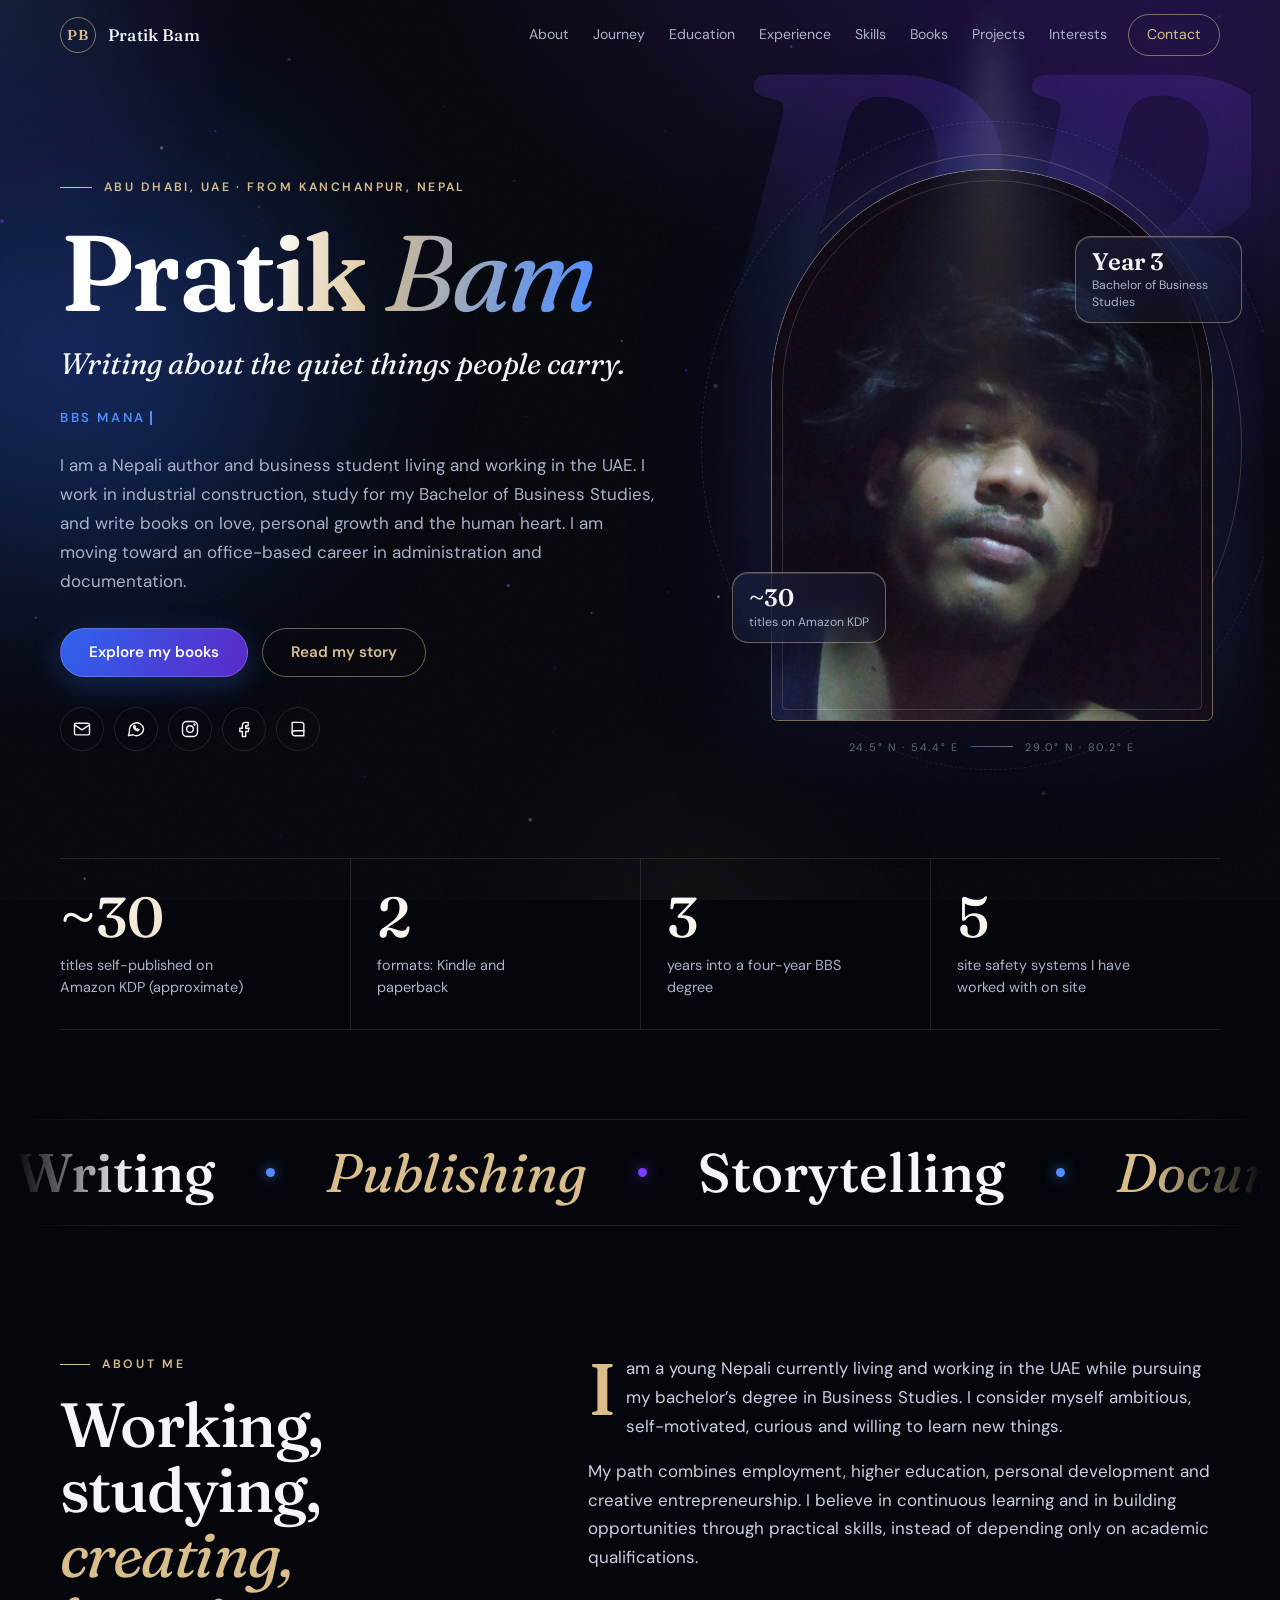
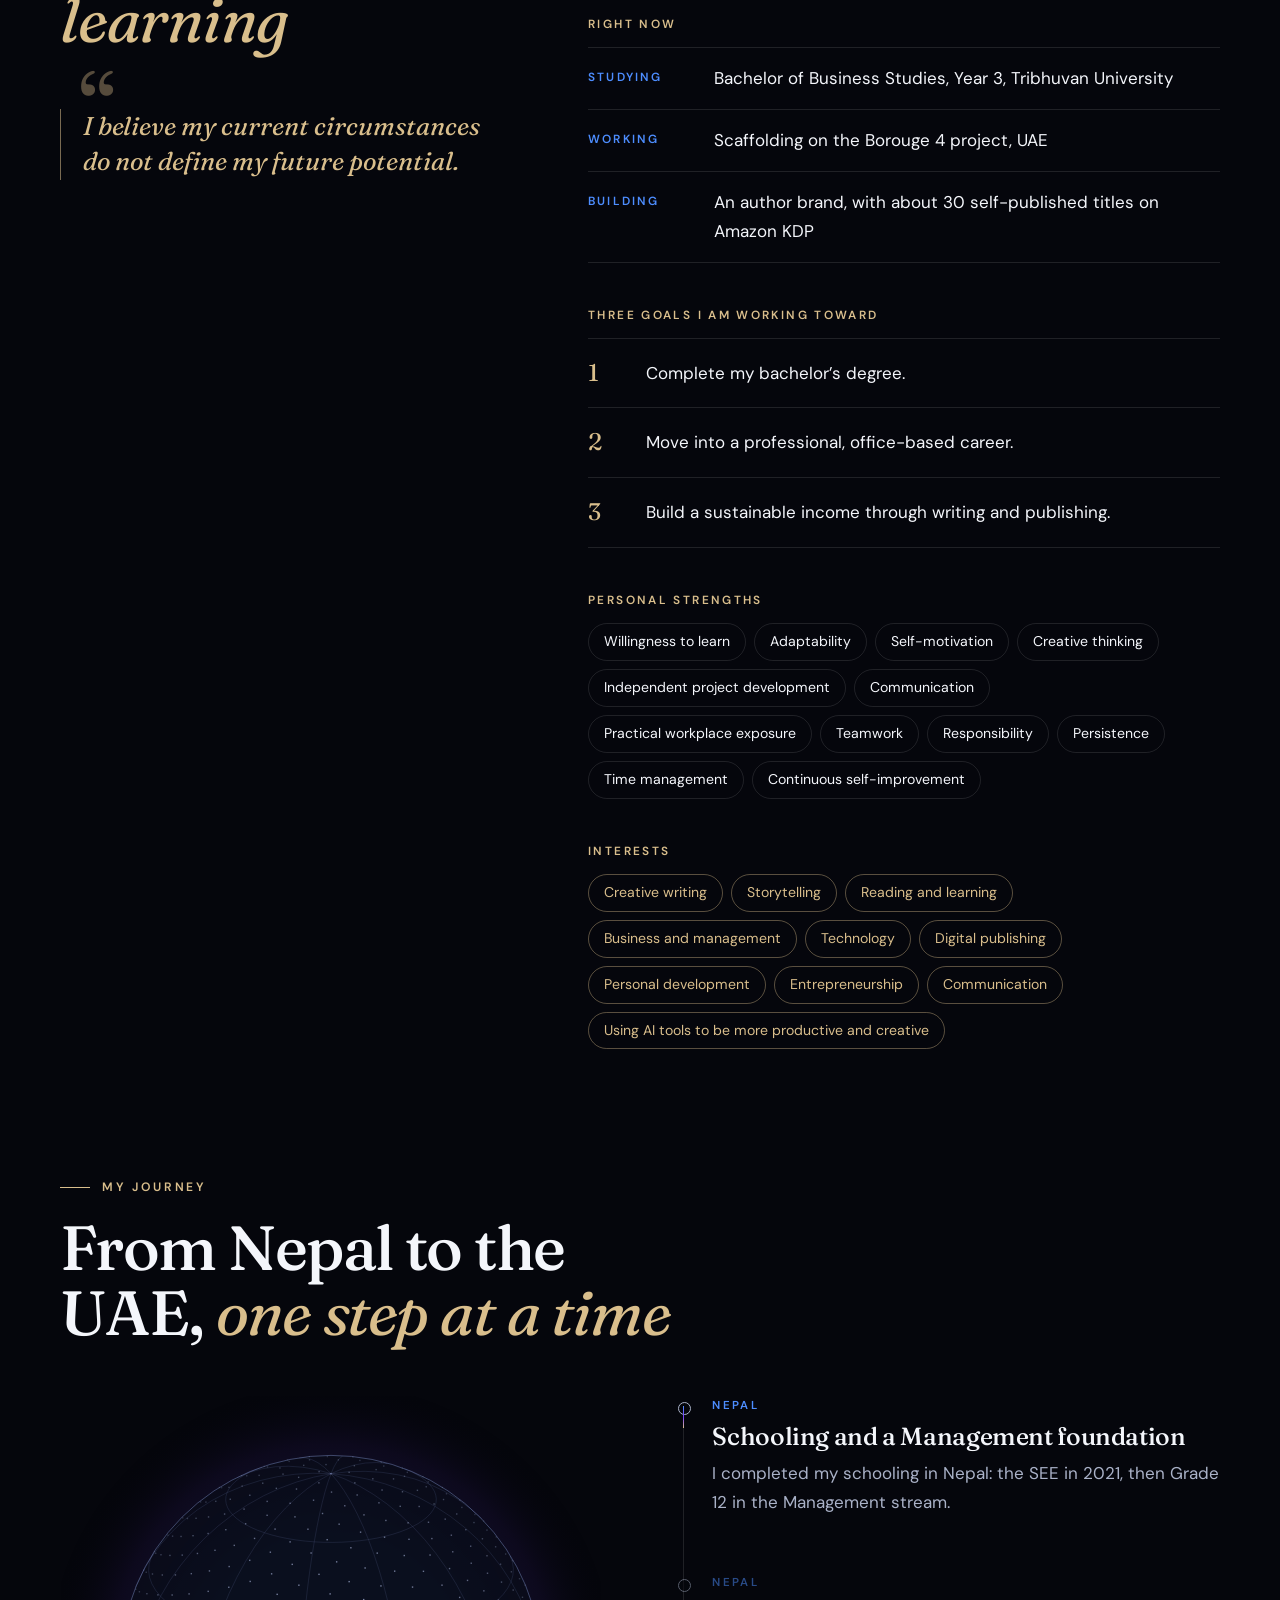
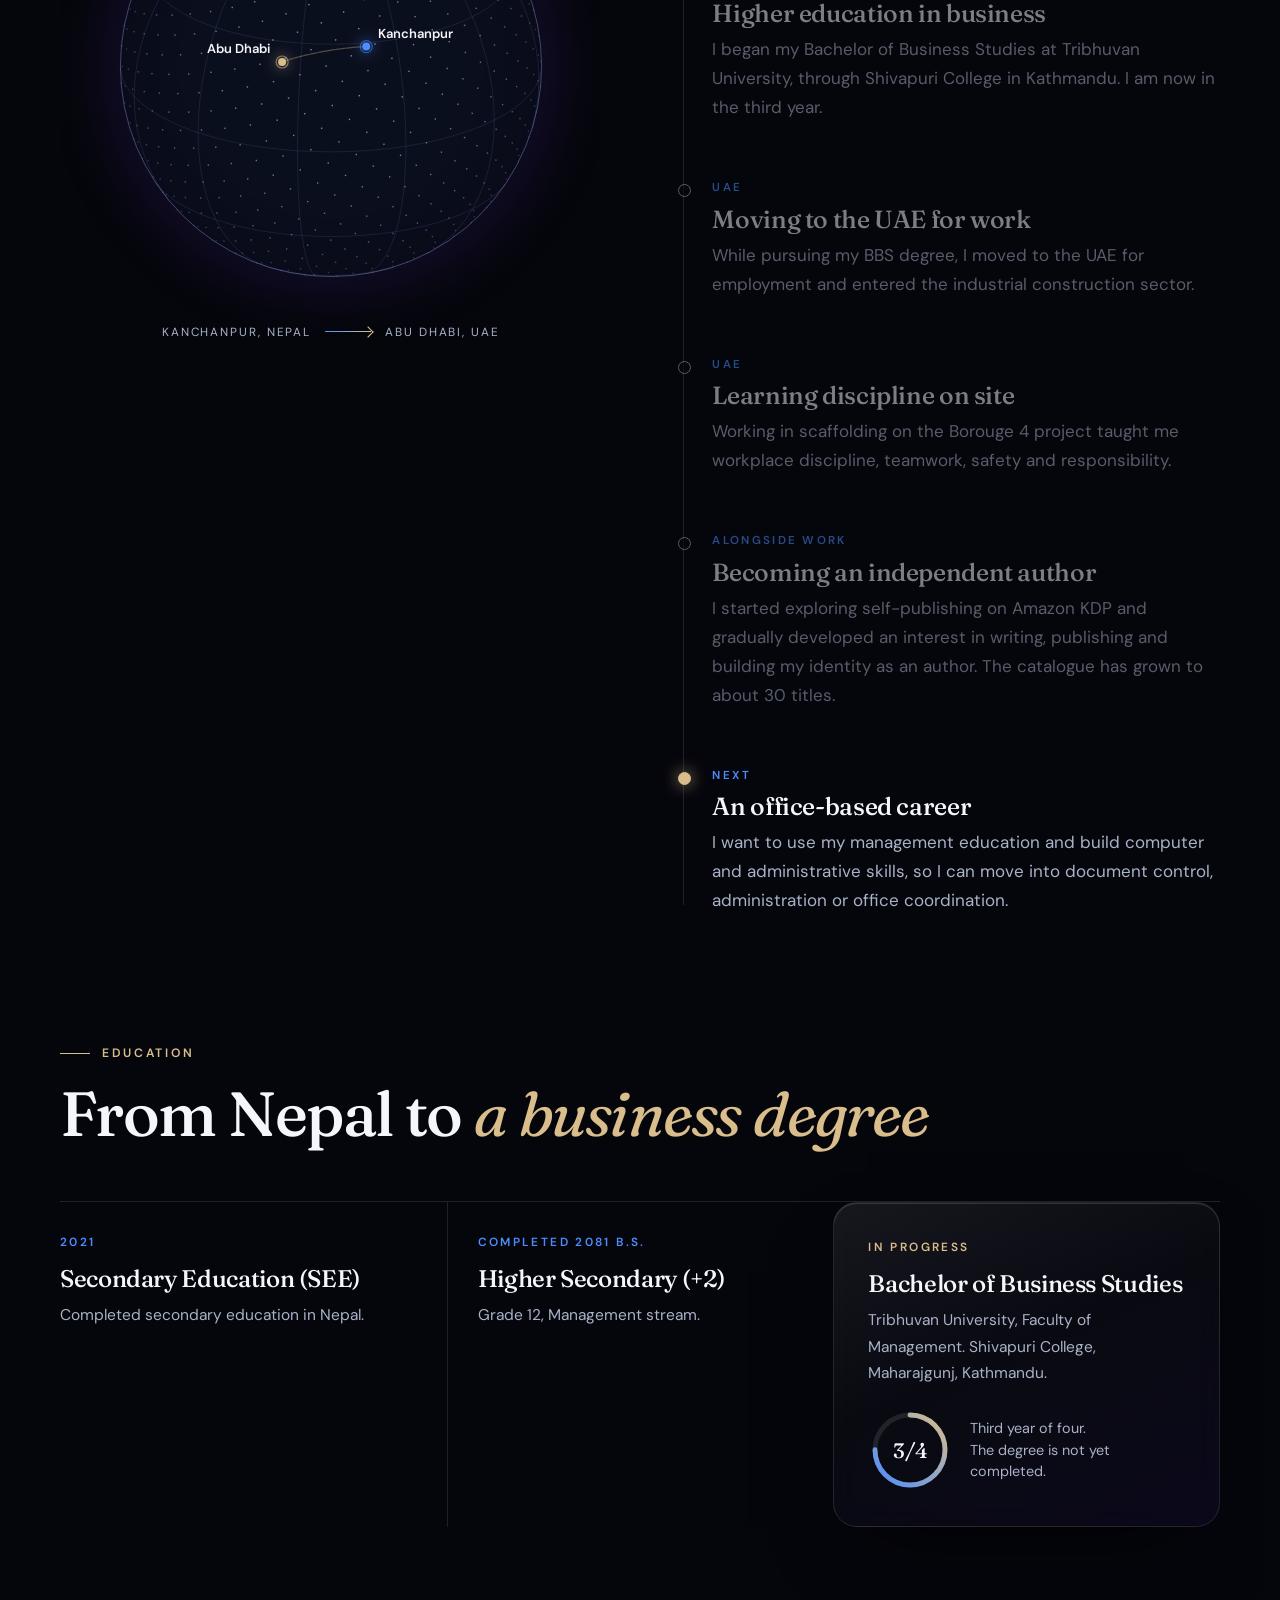
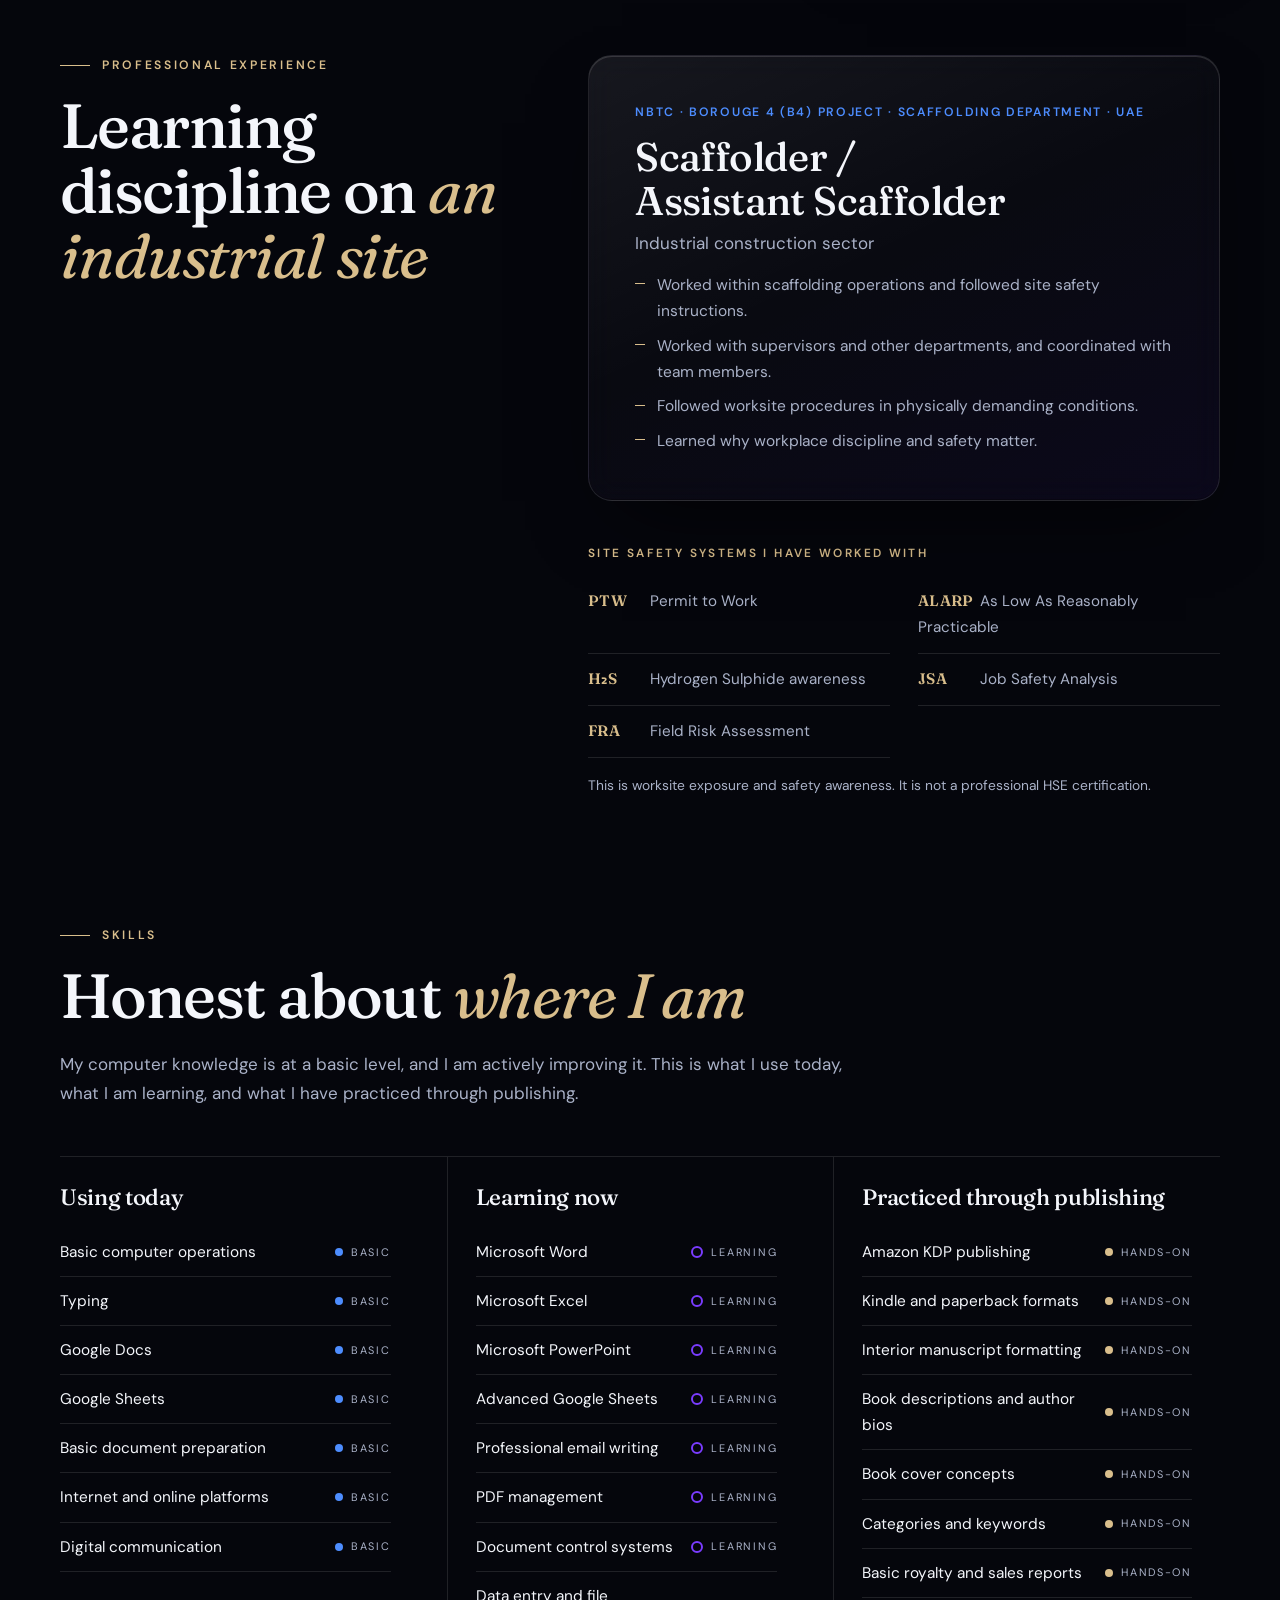
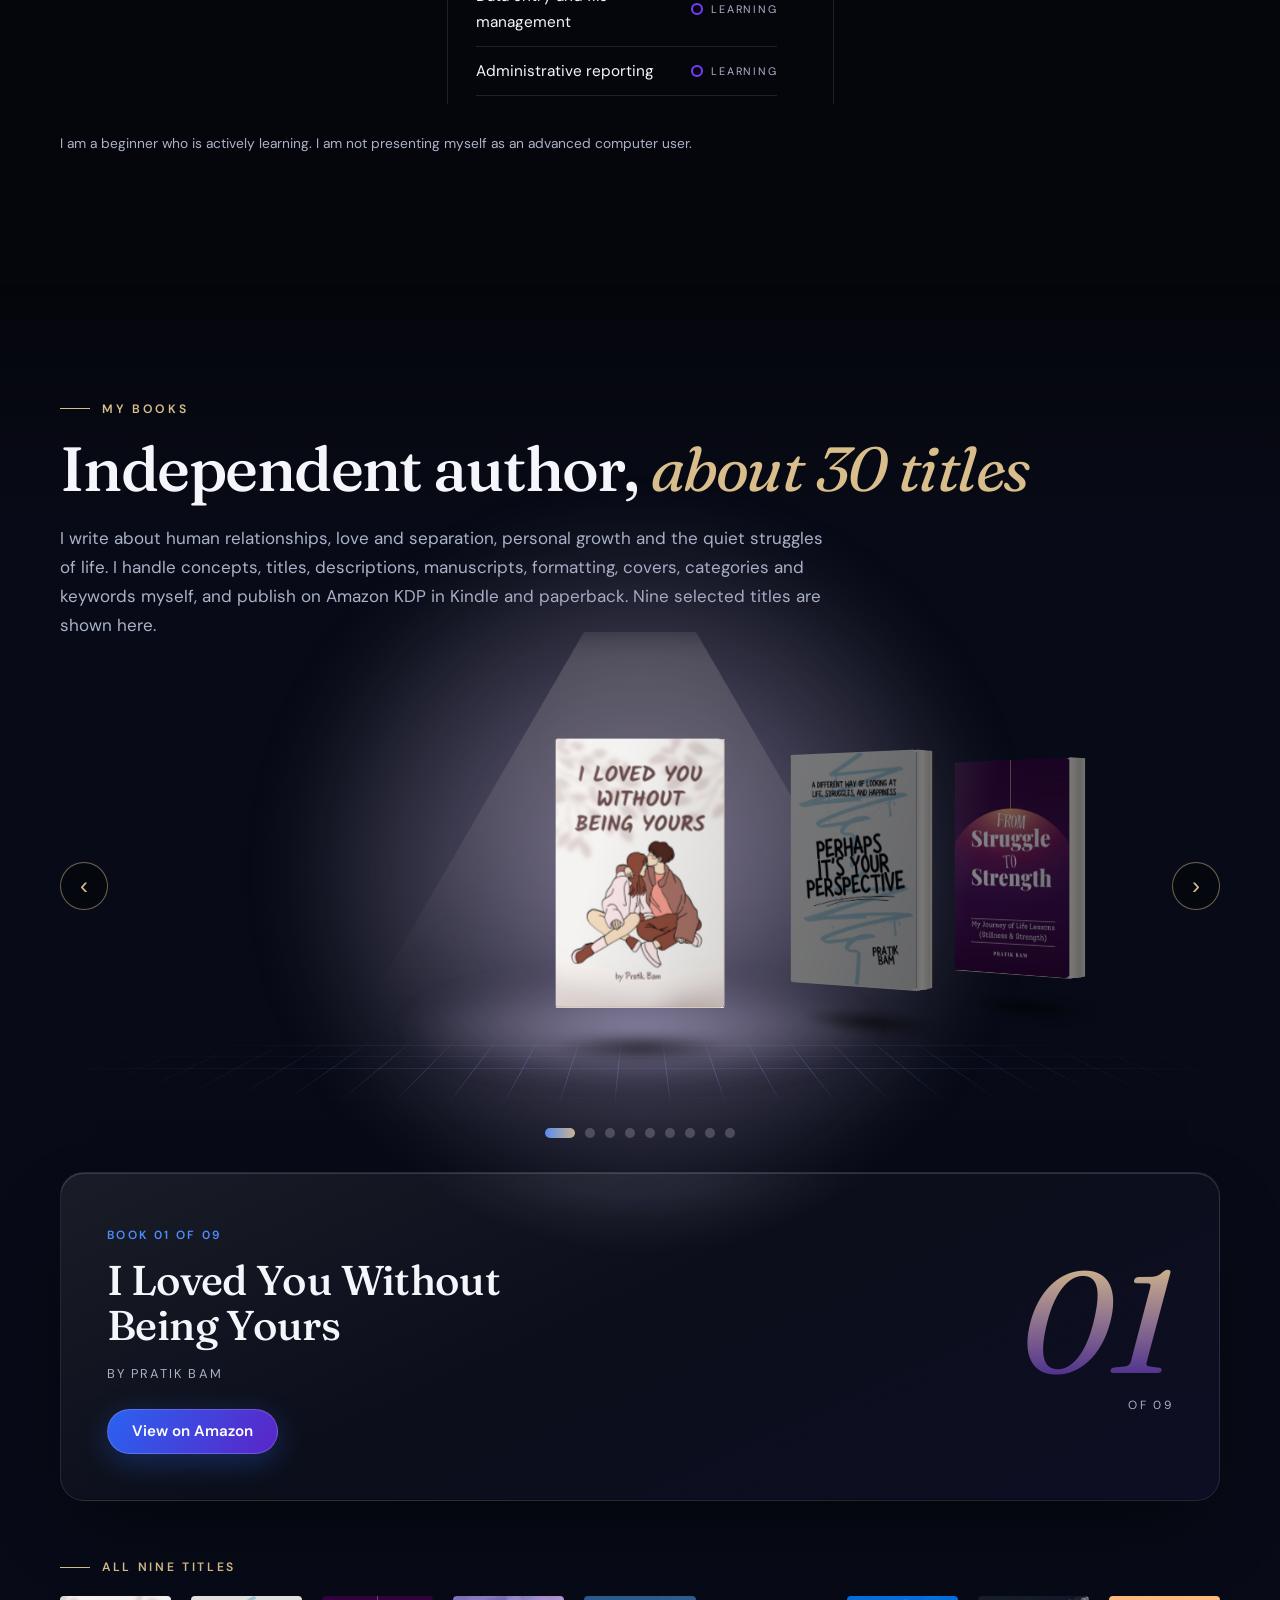
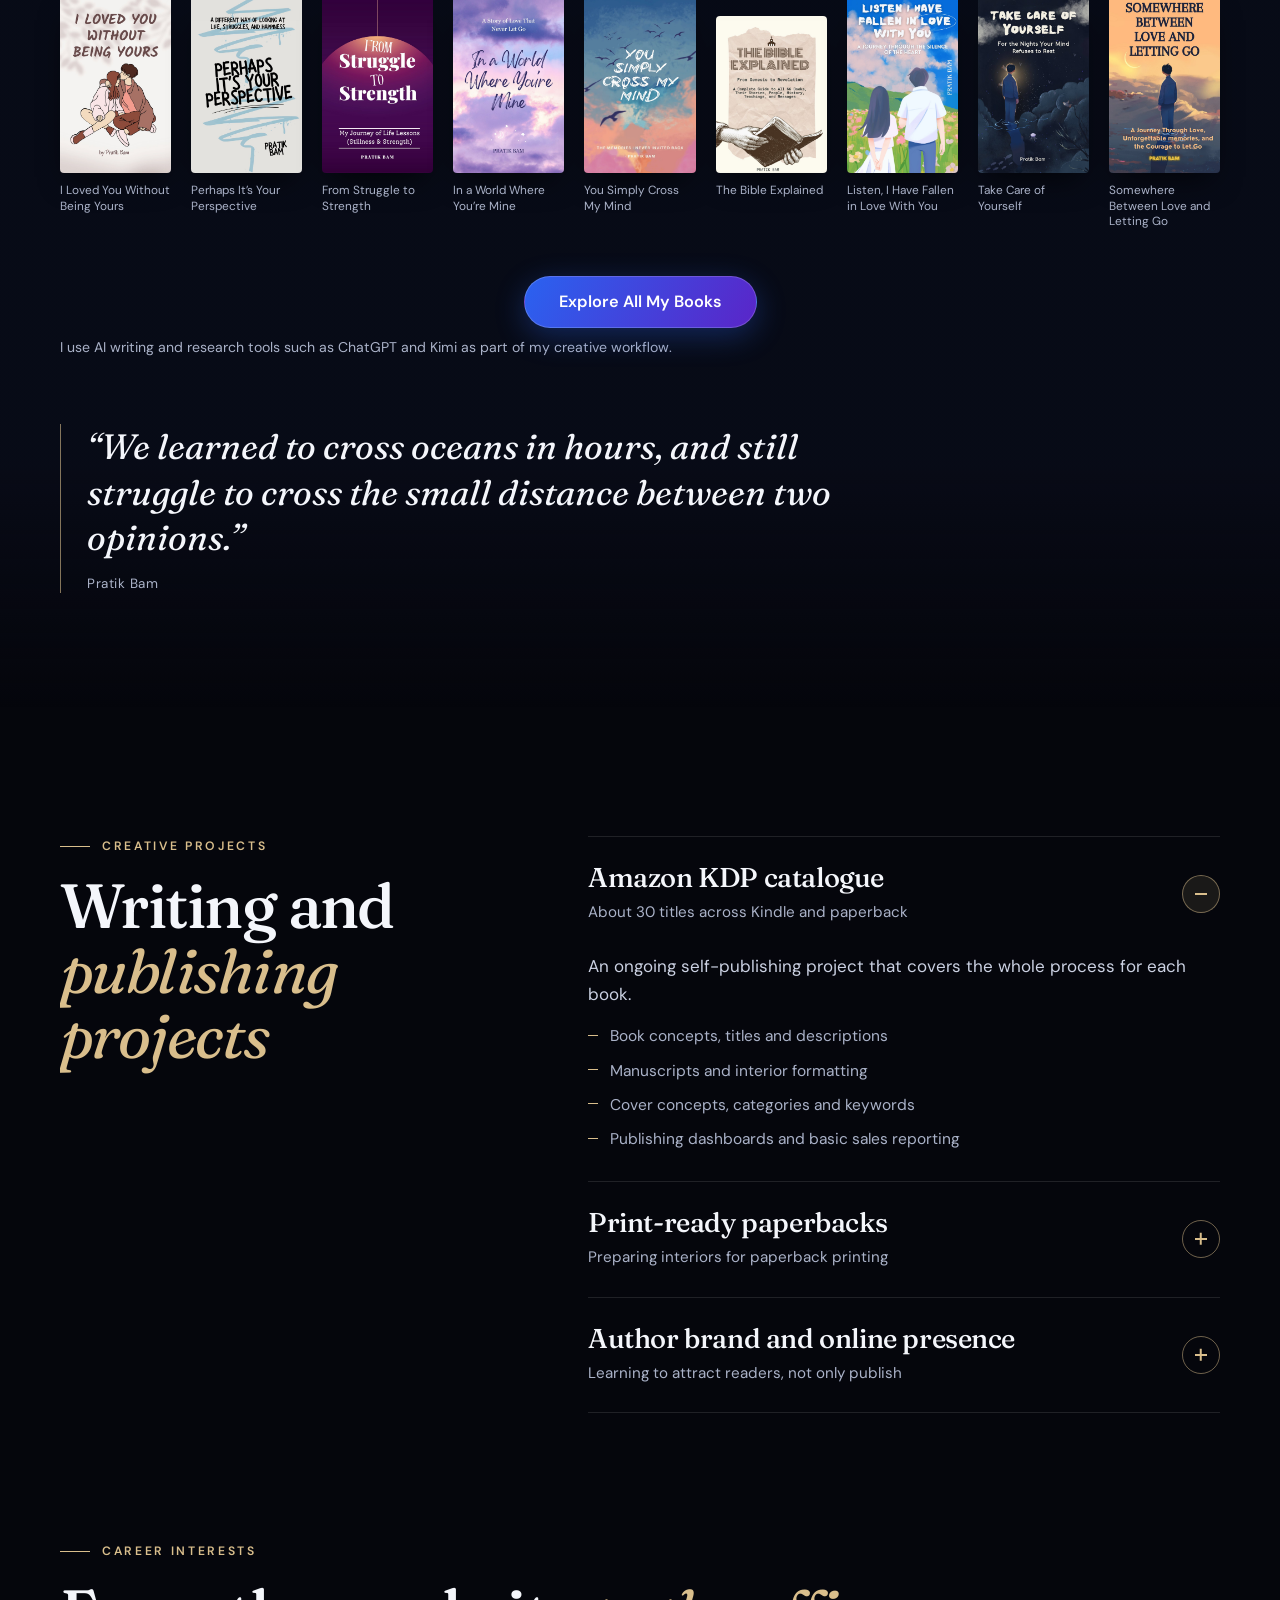
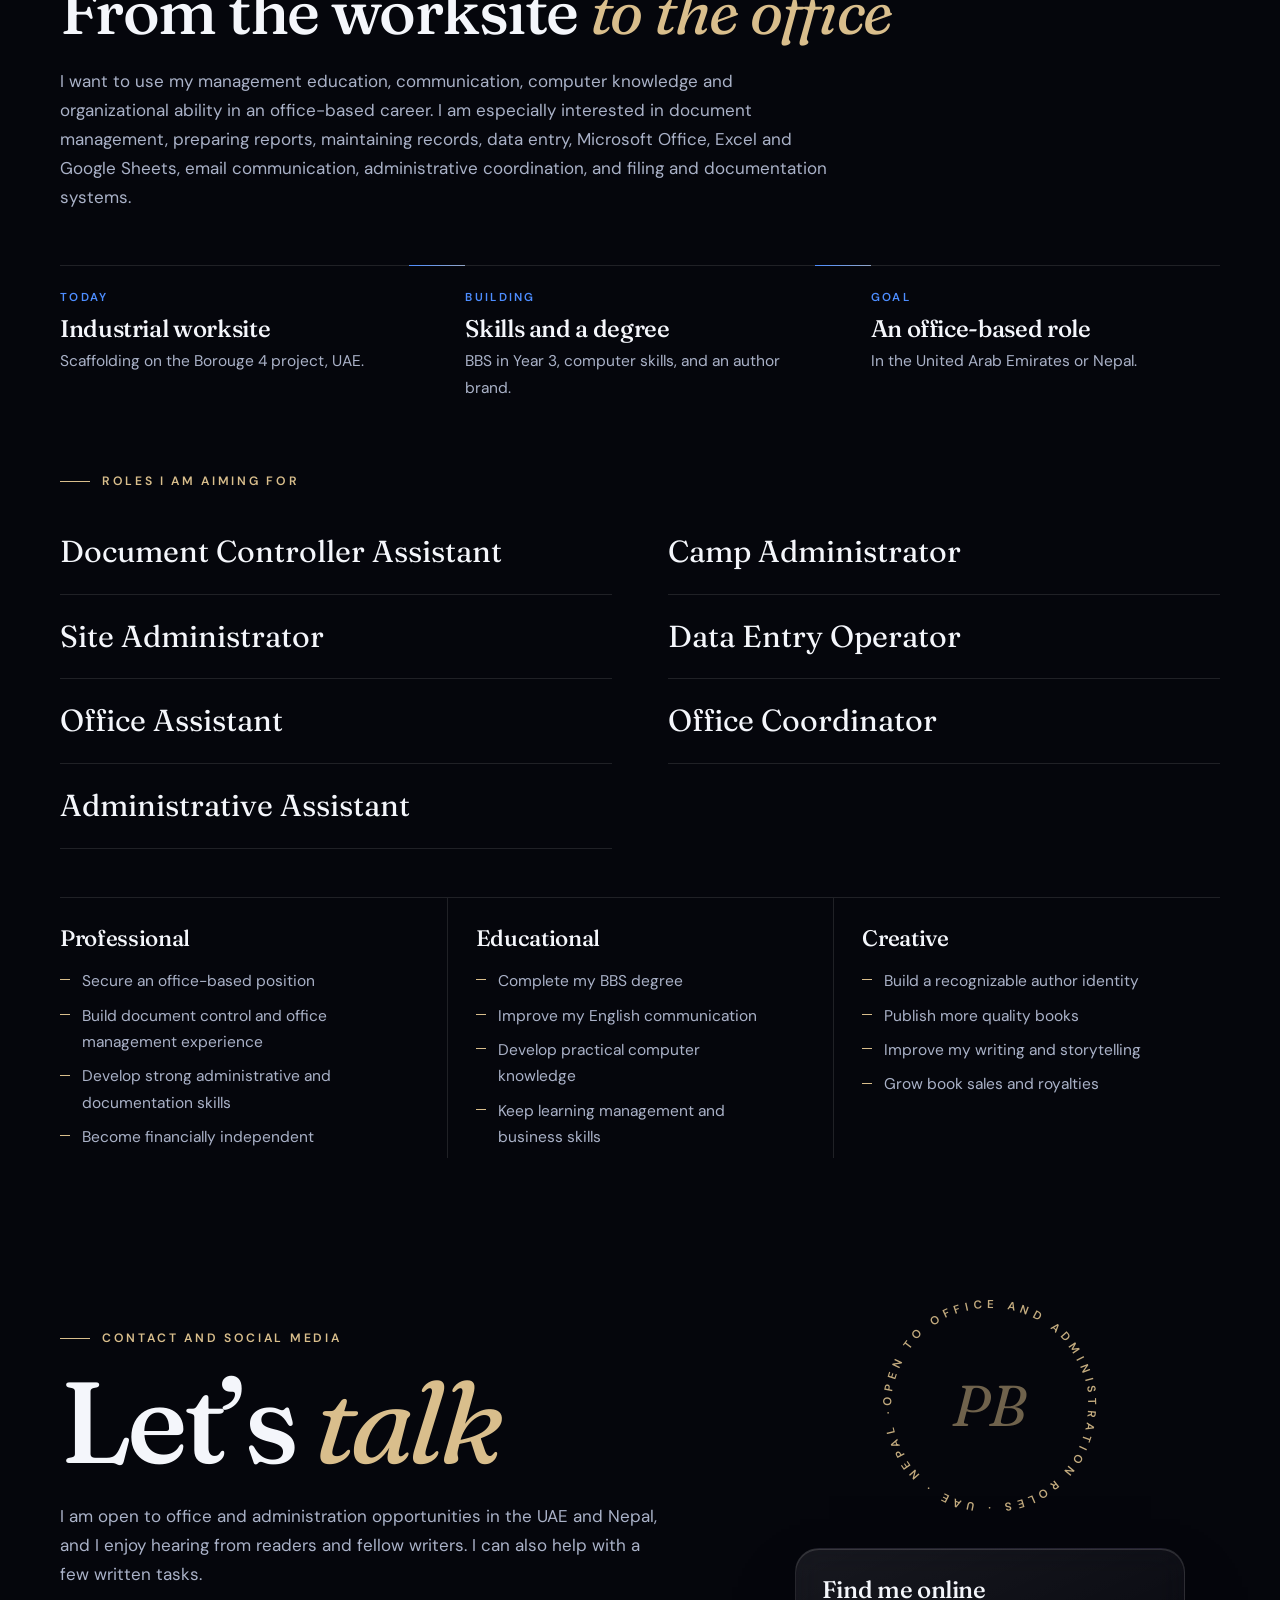
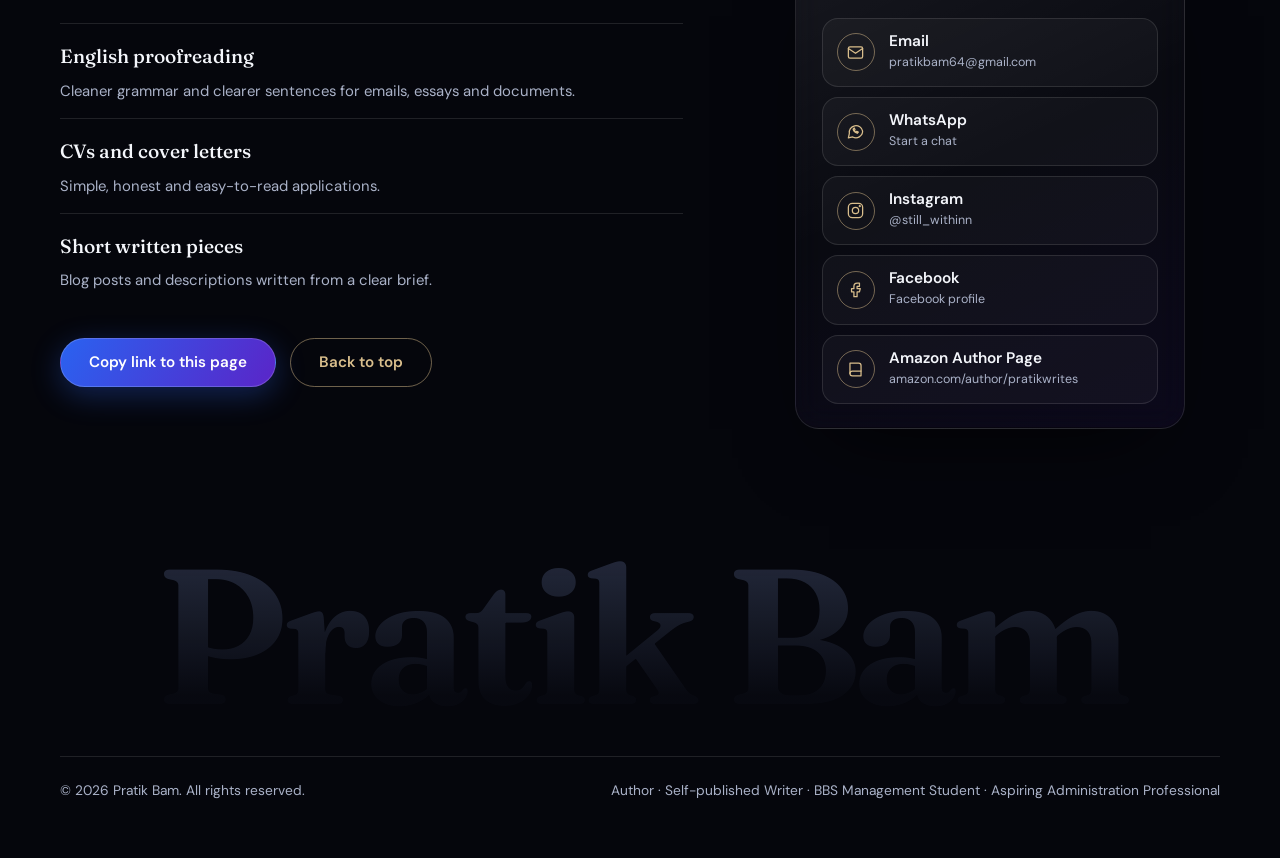
==== commit 0e7affa5: "Update WhatsApp contact number to +971 58 293 4069 (6b02d7e2021b3201cd21ceb1) Co-Authored-By: pratik" ====
--- a/index.html
+++ b/index.html
@@ -413,7 +413,7 @@
         <div class="ccard glass2 lit">
           <h3>Find me online</h3>
           <ul class="clinks" id="clinks" aria-label="Contact and social links"></ul>
-          <noscript><p class="ns">Email: <a href="mailto:pratikbam64@gmail.com">pratikbam64@gmail.com</a> &middot; <a href="https://wa.me/971582930469">WhatsApp</a> &middot; <a href="https://www.amazon.com/author/pratikwrites">Amazon Author Page</a></p></noscript>
+          <noscript><p class="ns">Email: <a href="mailto:pratikbam64@gmail.com">pratikbam64@gmail.com</a> &middot; <a href="https://wa.me/971582934069">WhatsApp</a> &middot; <a href="https://www.amazon.com/author/pratikwrites">Amazon Author Page</a></p></noscript>
         </div>
       </div>
     </div>
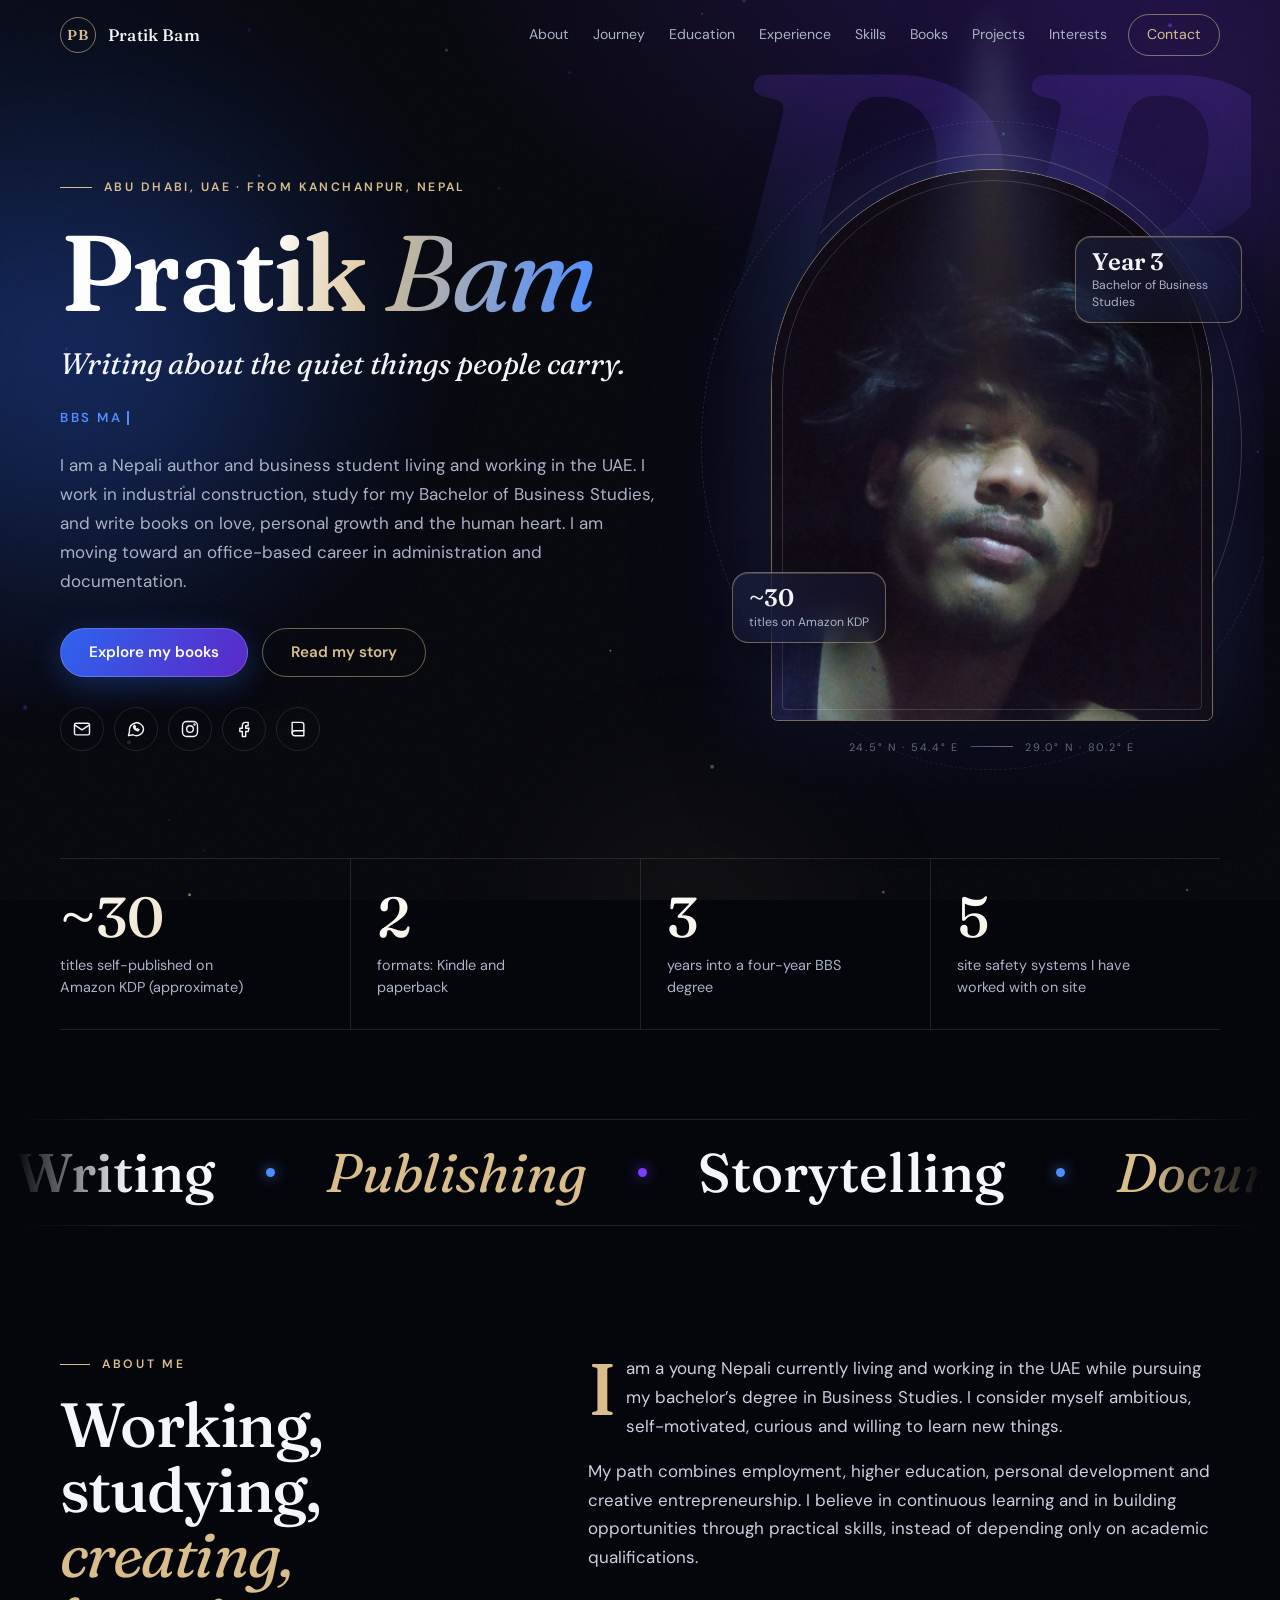
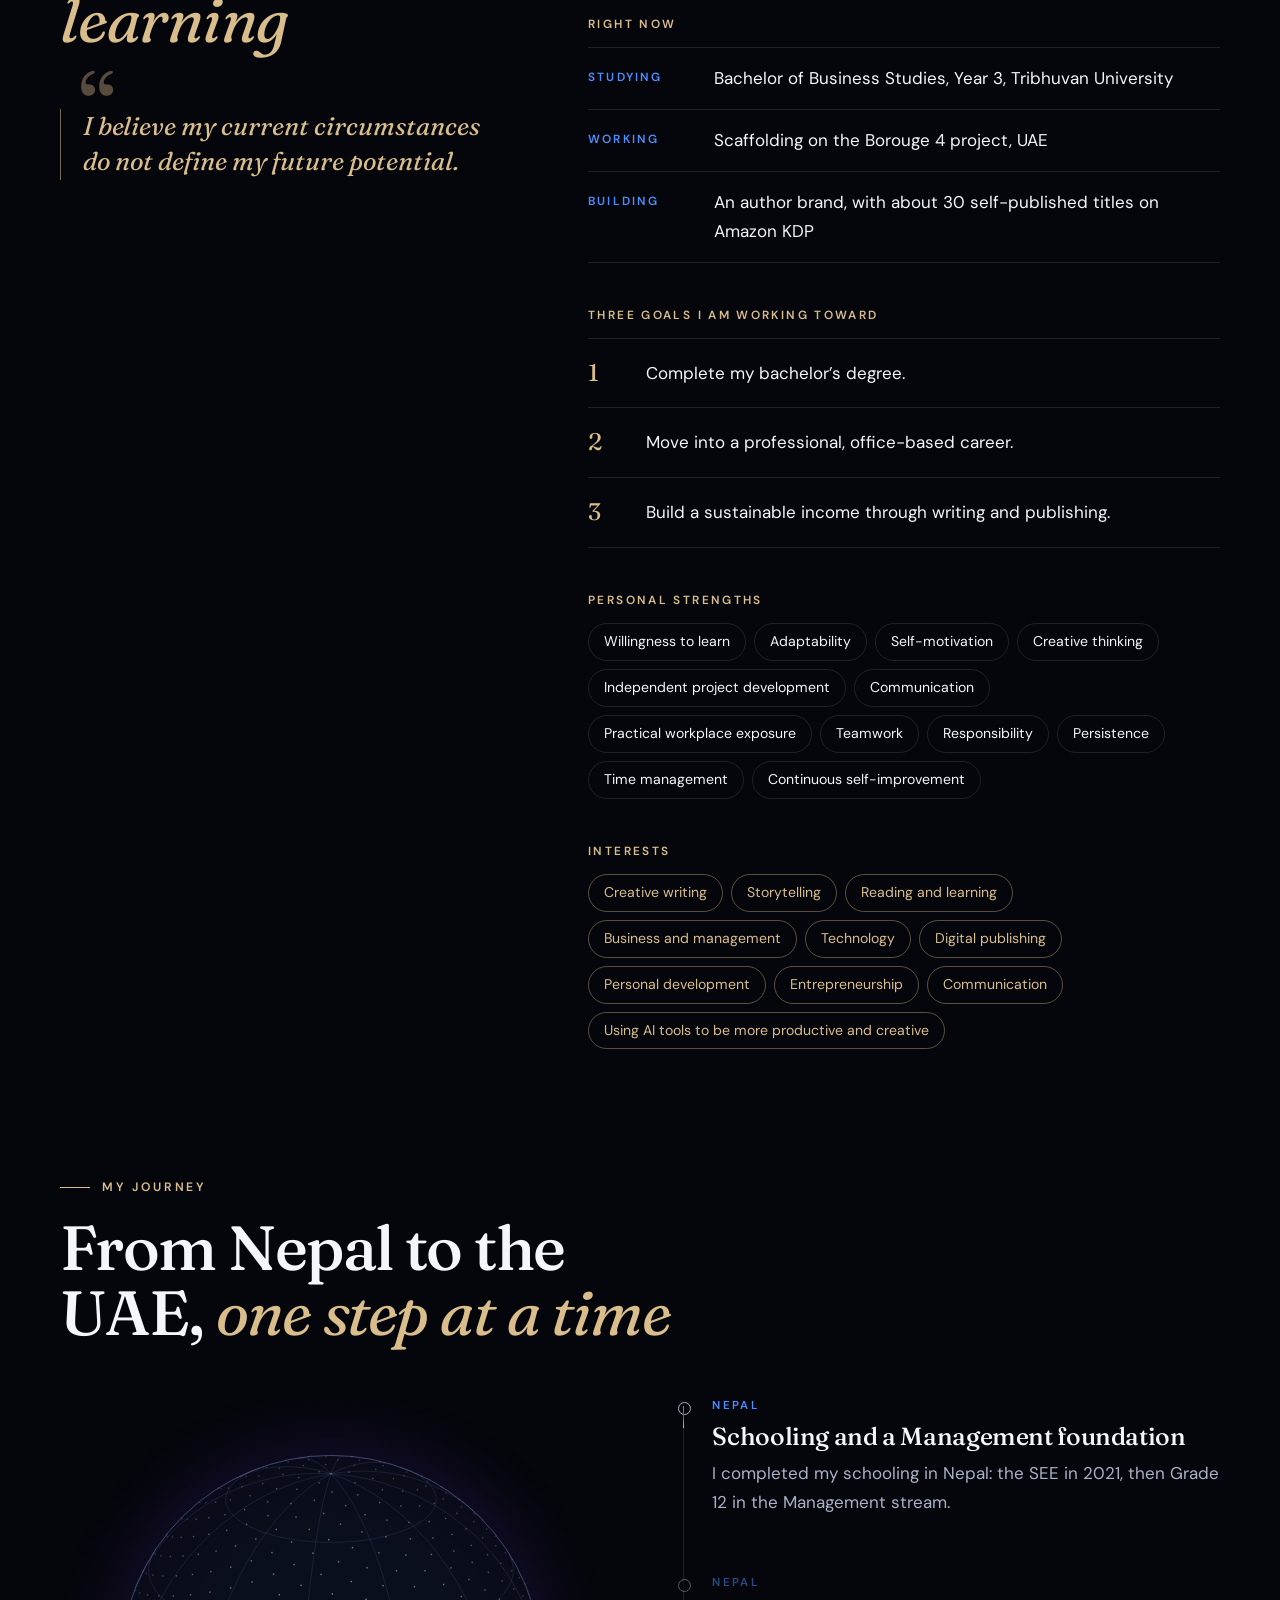
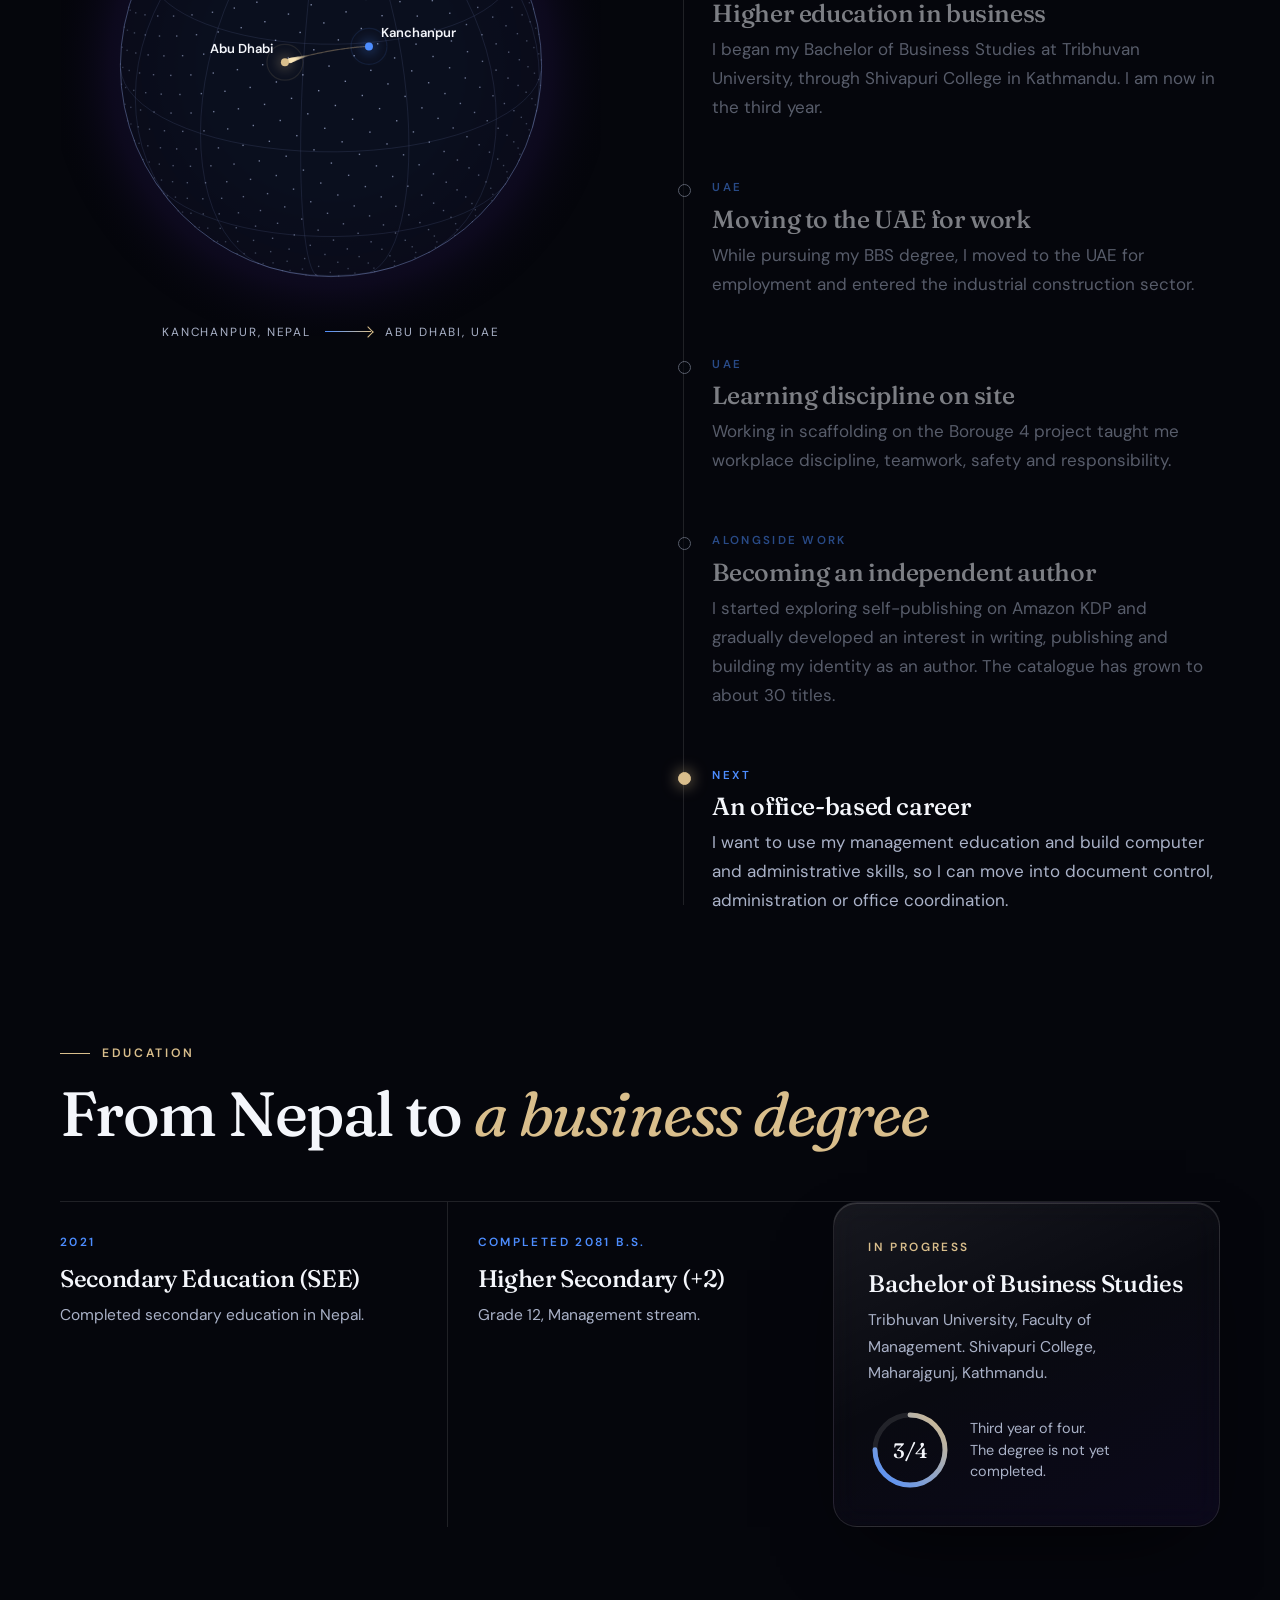
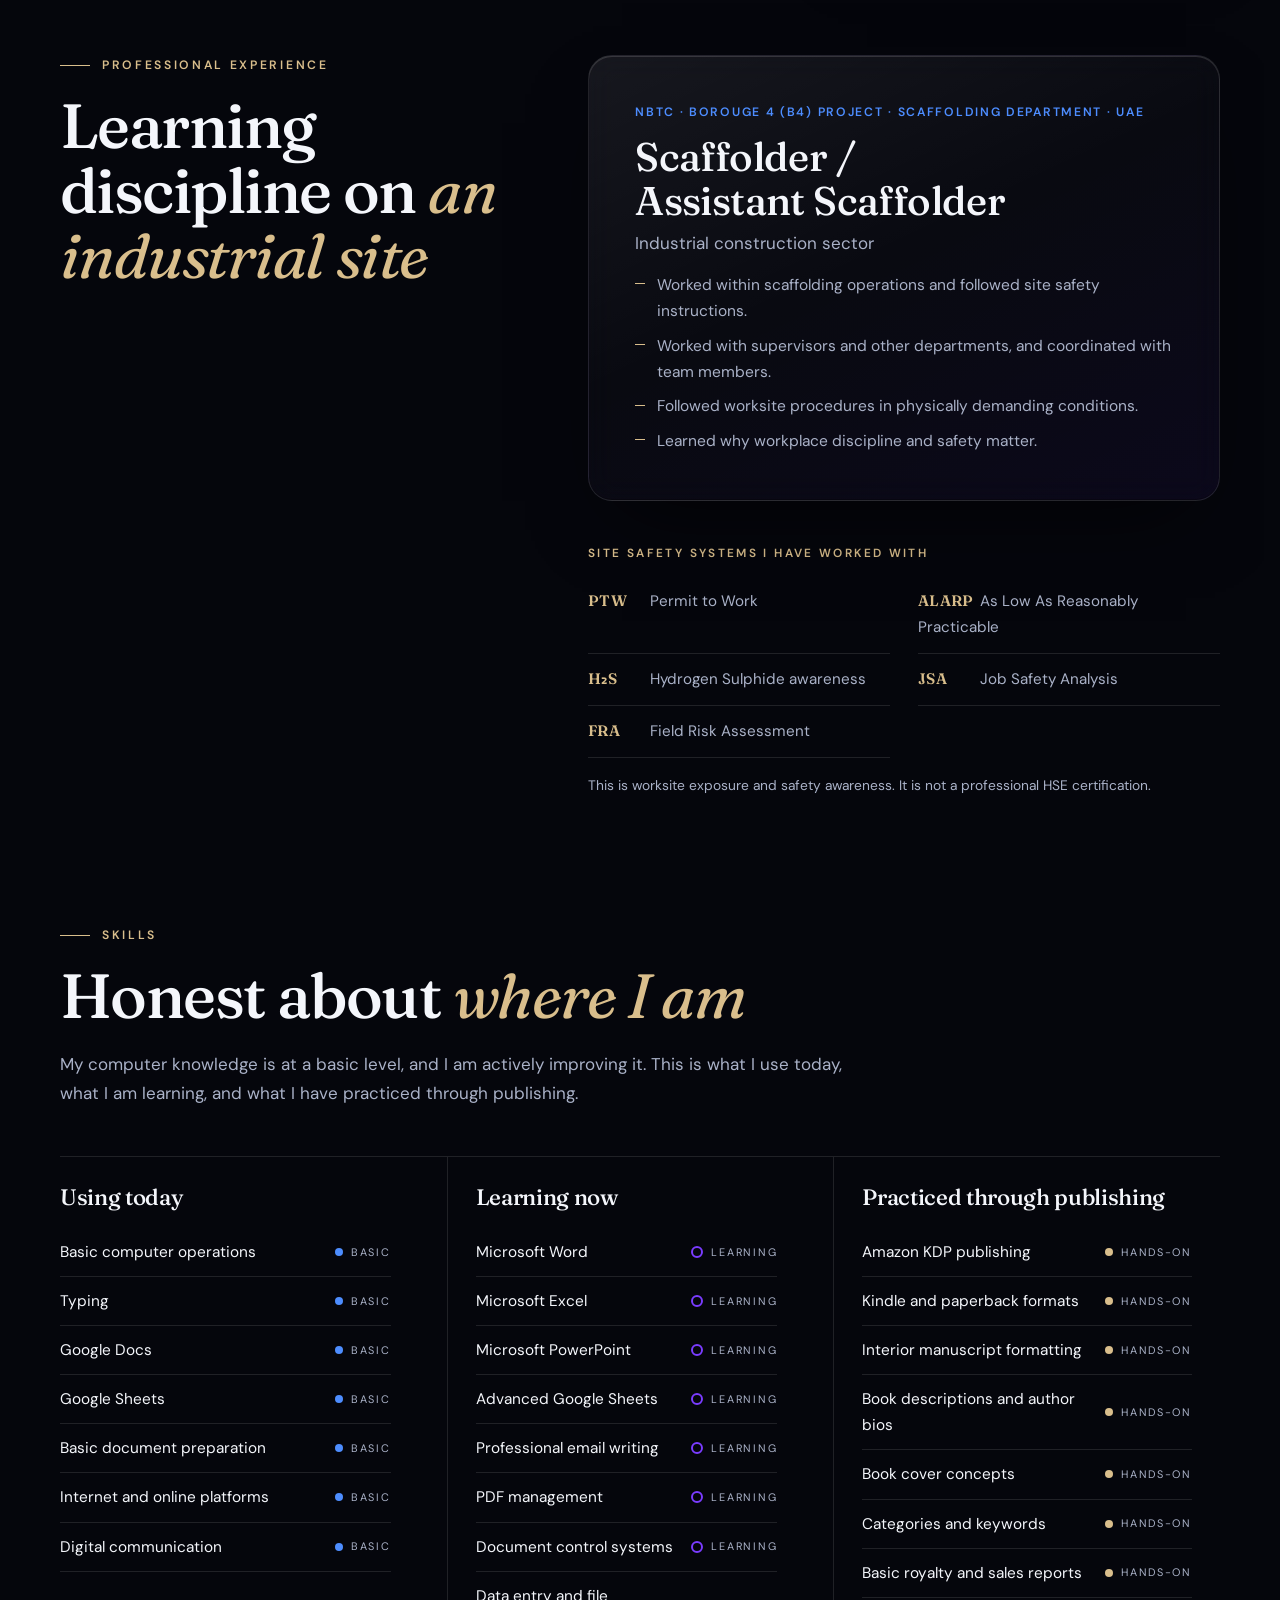
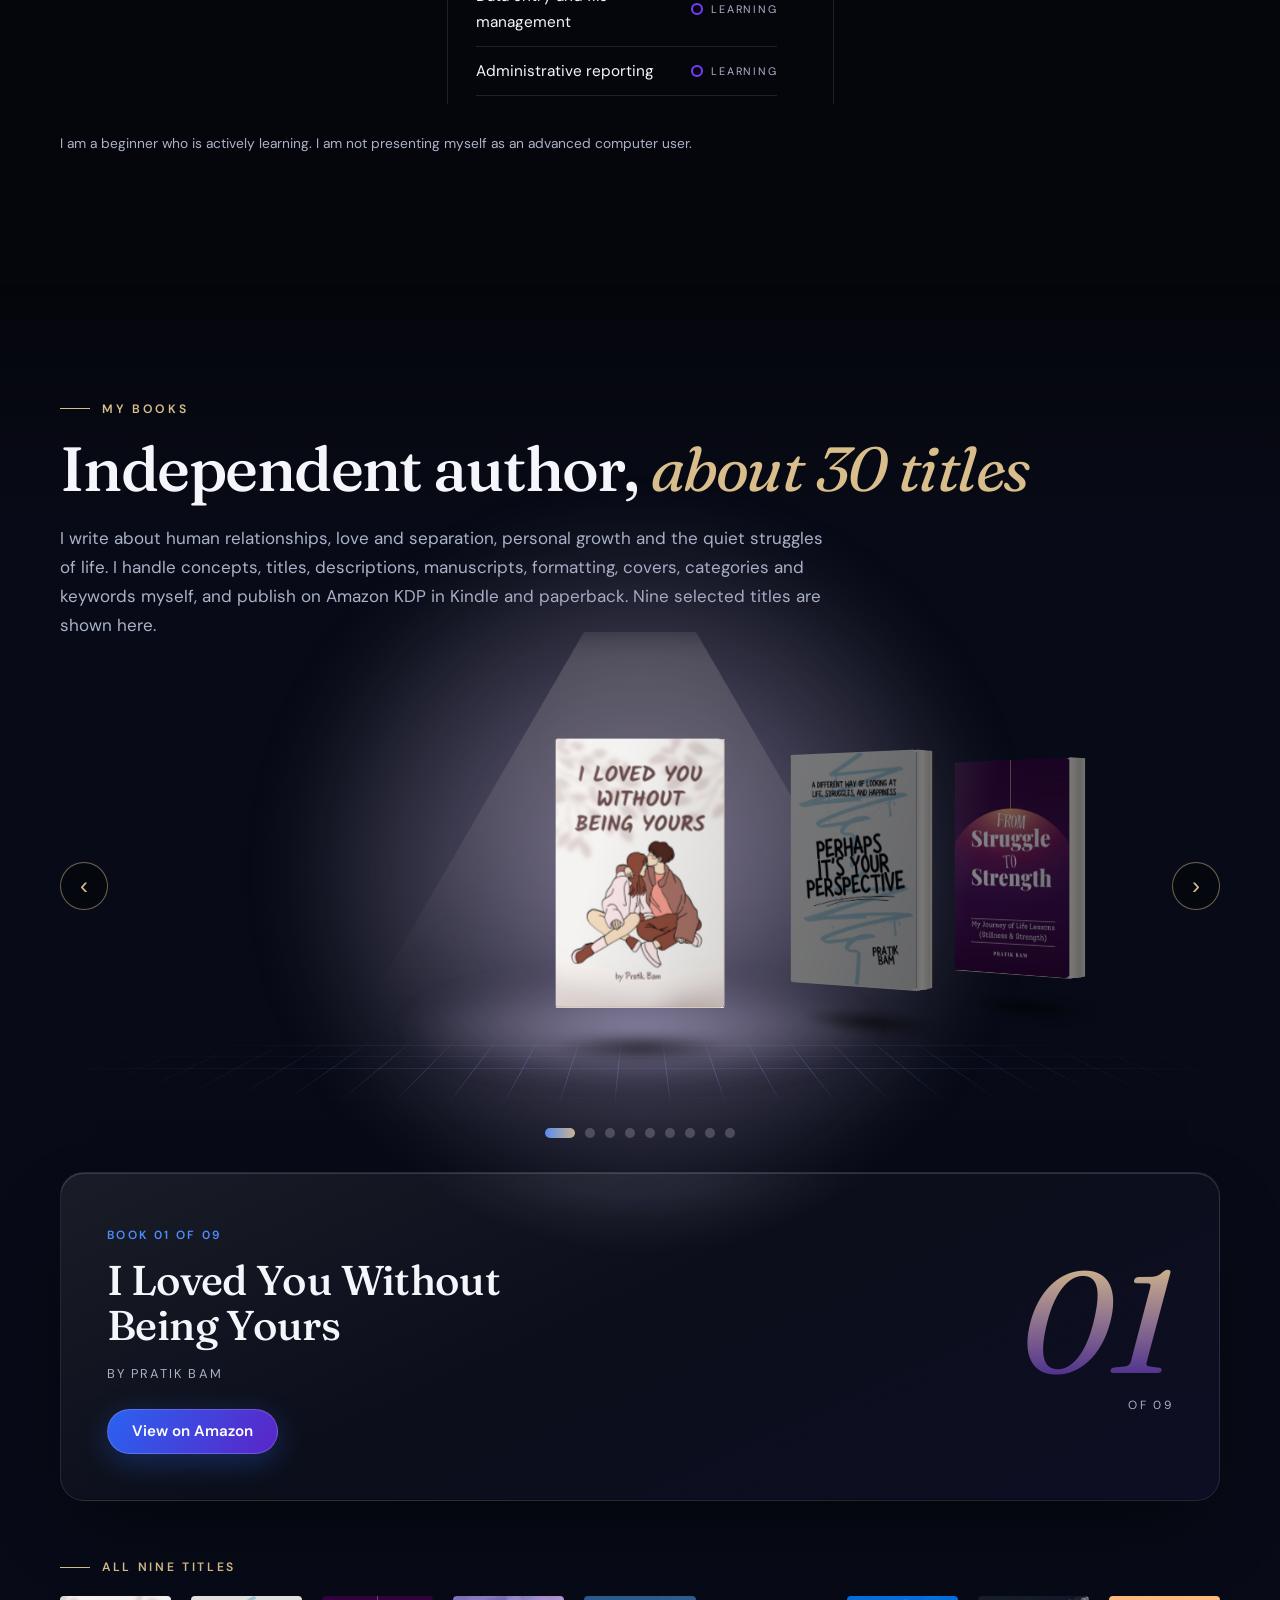
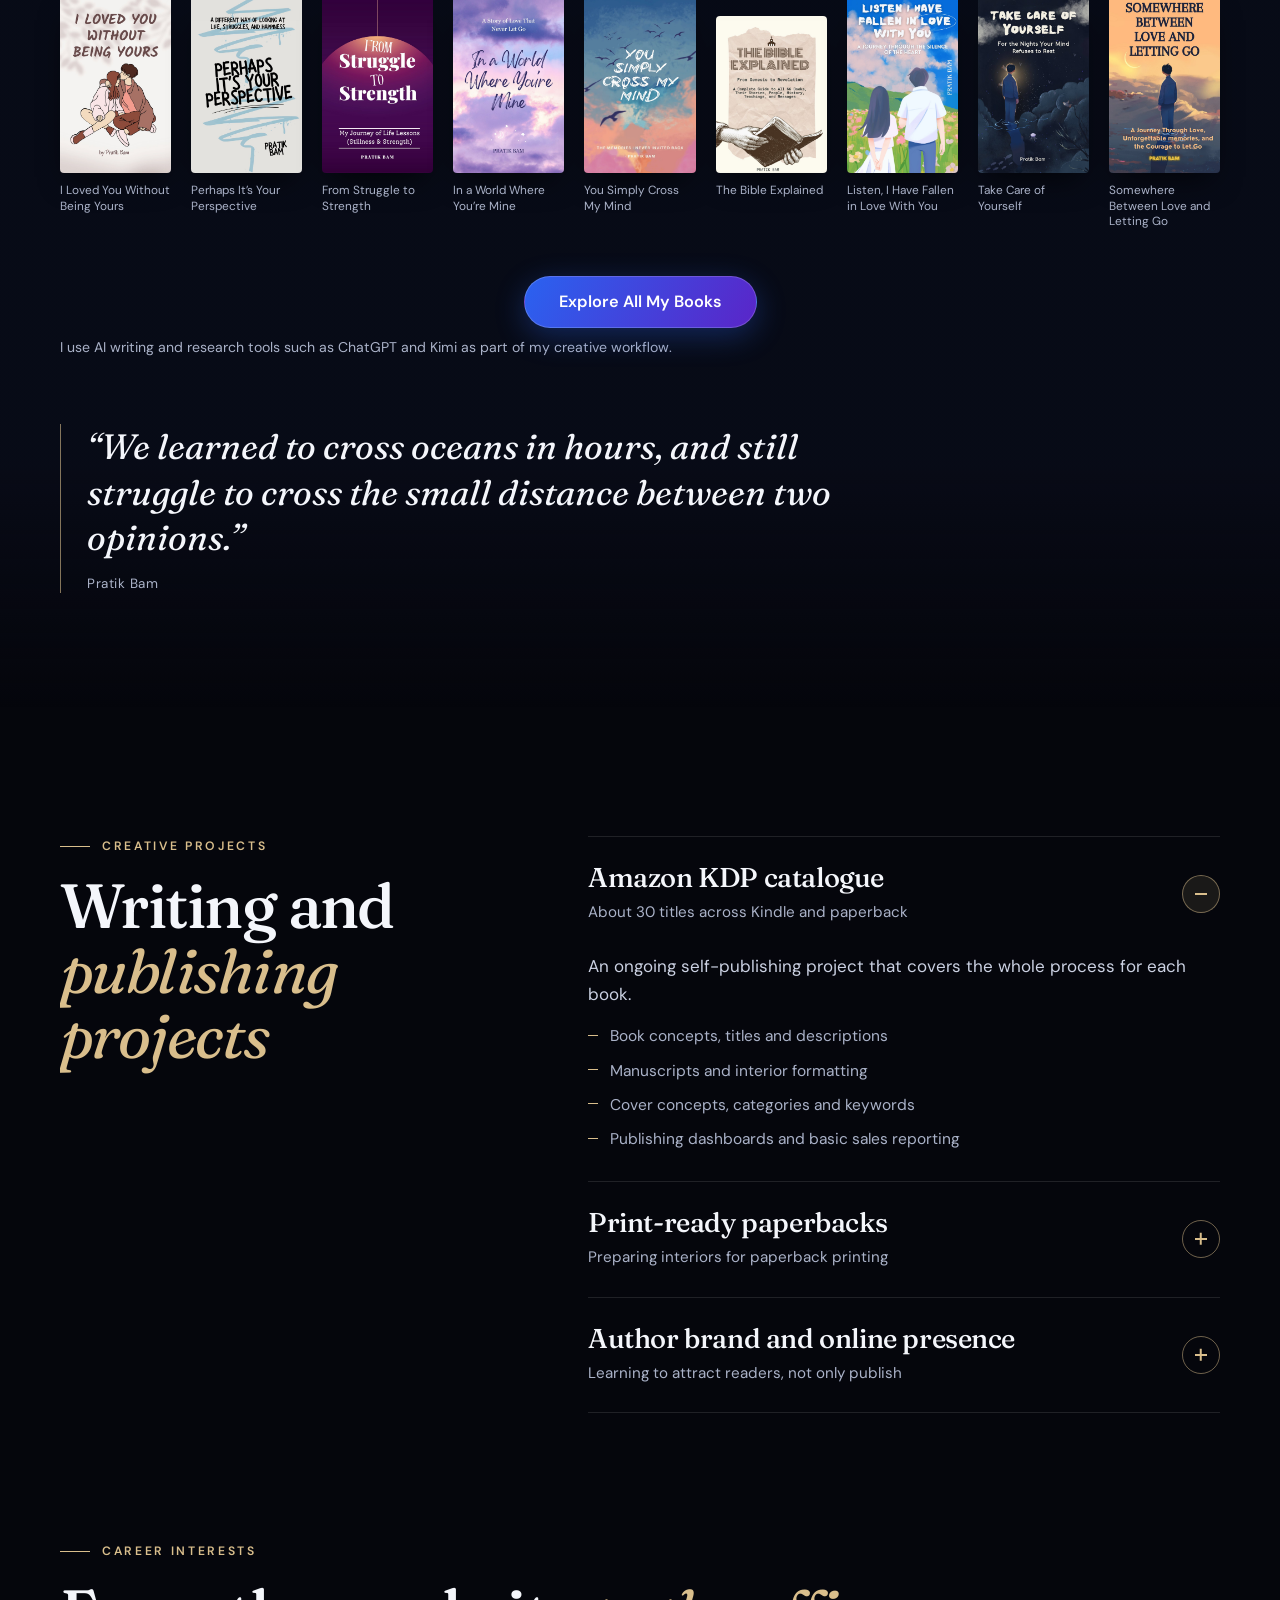
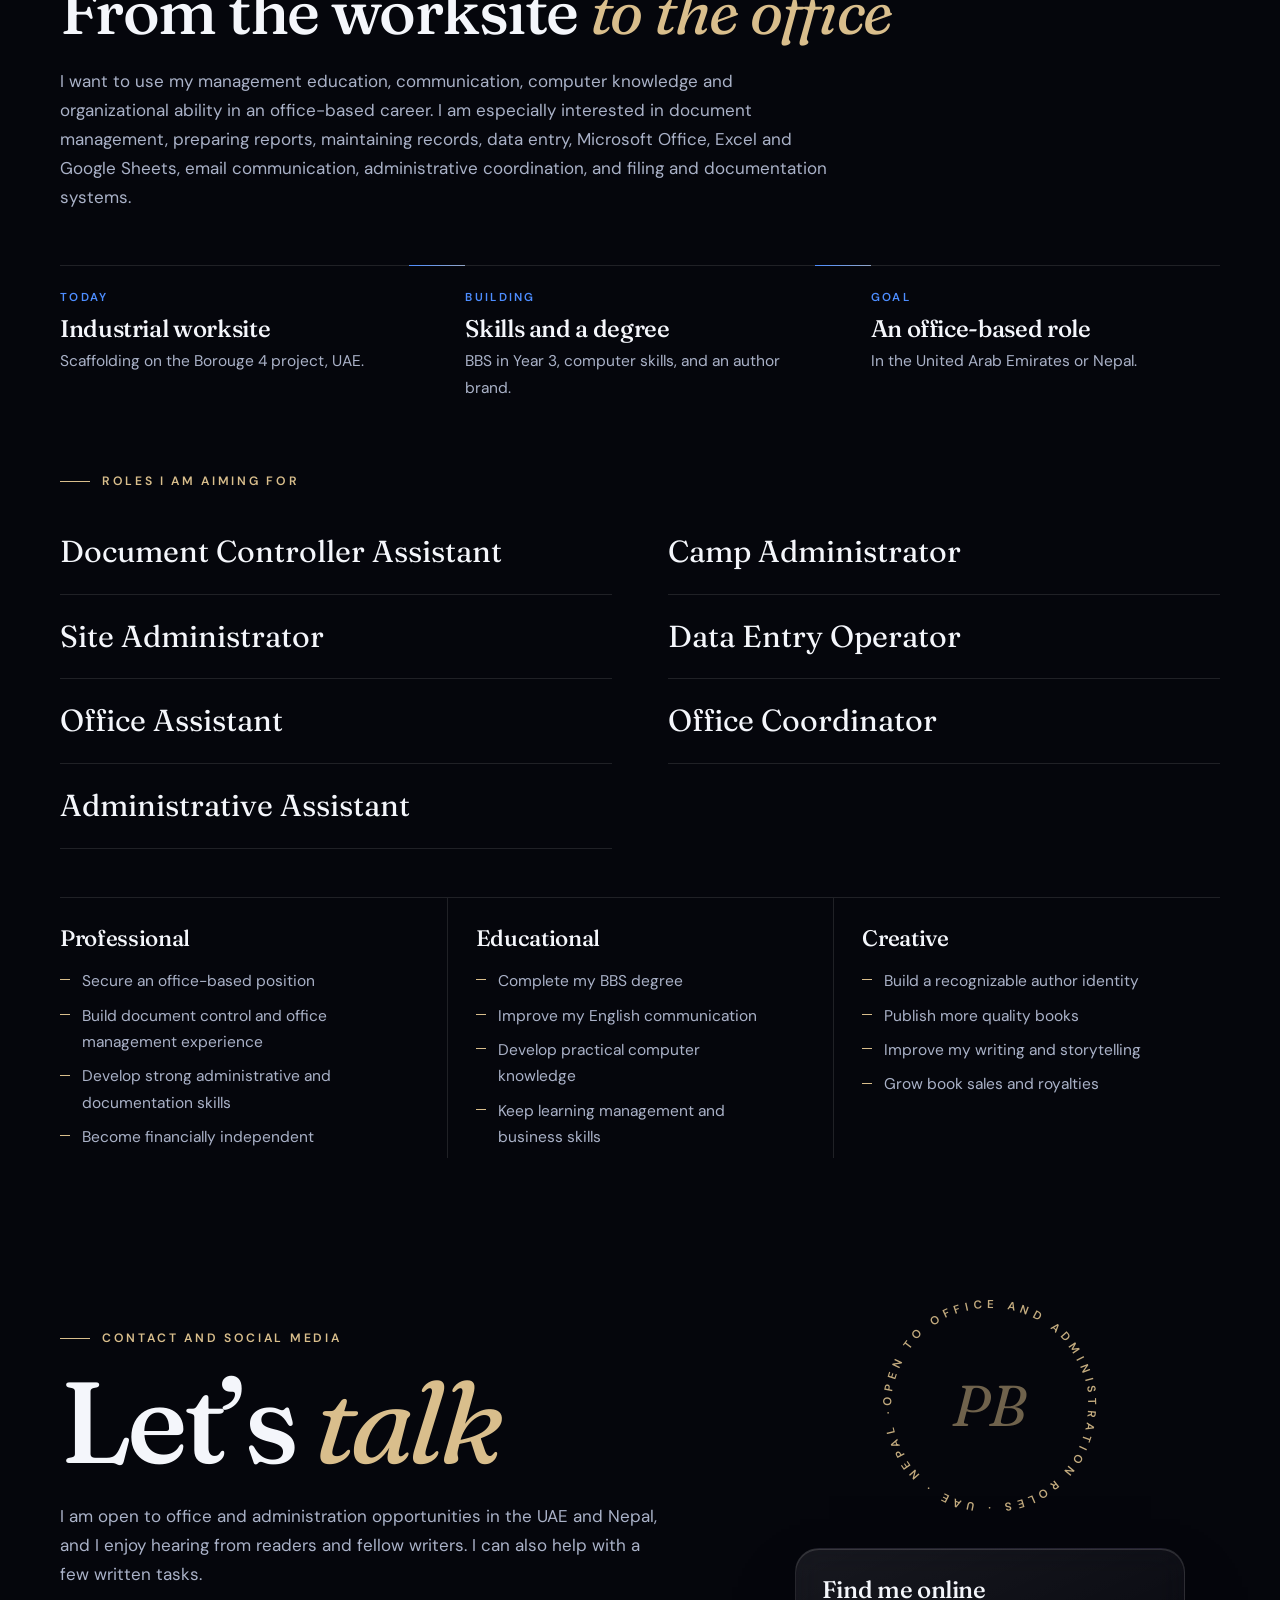
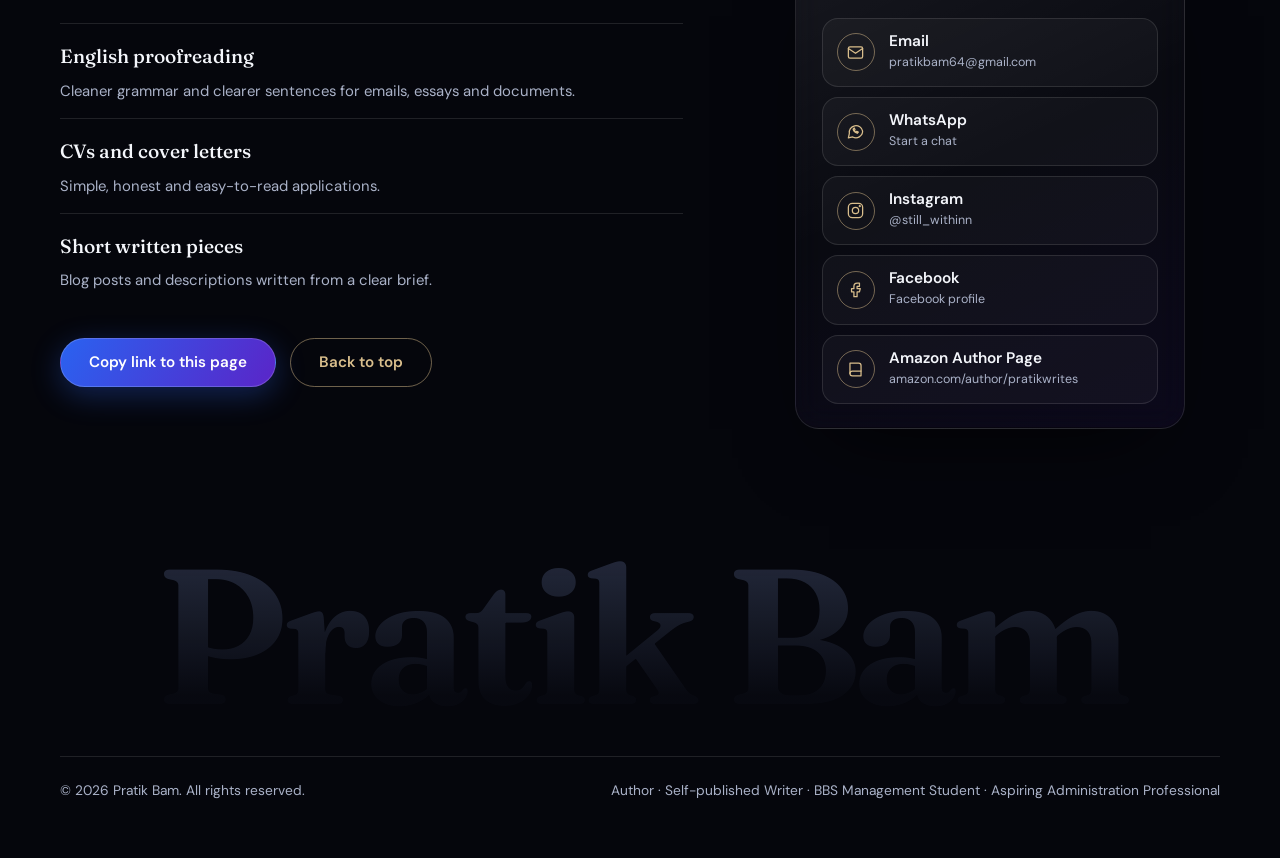
==== commit 71c3c282: "Add Google Search Console verification meta tag Adds the google-site-verification meta tag to the he" ====
--- a/index.html
+++ b/index.html
@@ -59,6 +59,7 @@
 /* Safety net: never leave the intro screen up if something fails. */
 setTimeout(function(){document.documentElement.classList.add('go');var i=document.getElementById('intro');if(i)i.style.display='none'},6000);
 </script>
+<meta name="google-site-verification" content="od14_FBVvpZfWLIiuxj7bBf7OQJAd-7CyIs5SUC--g8" />
 </head>
 <body>
 <a class="skip" href="#main">Skip to content</a>
